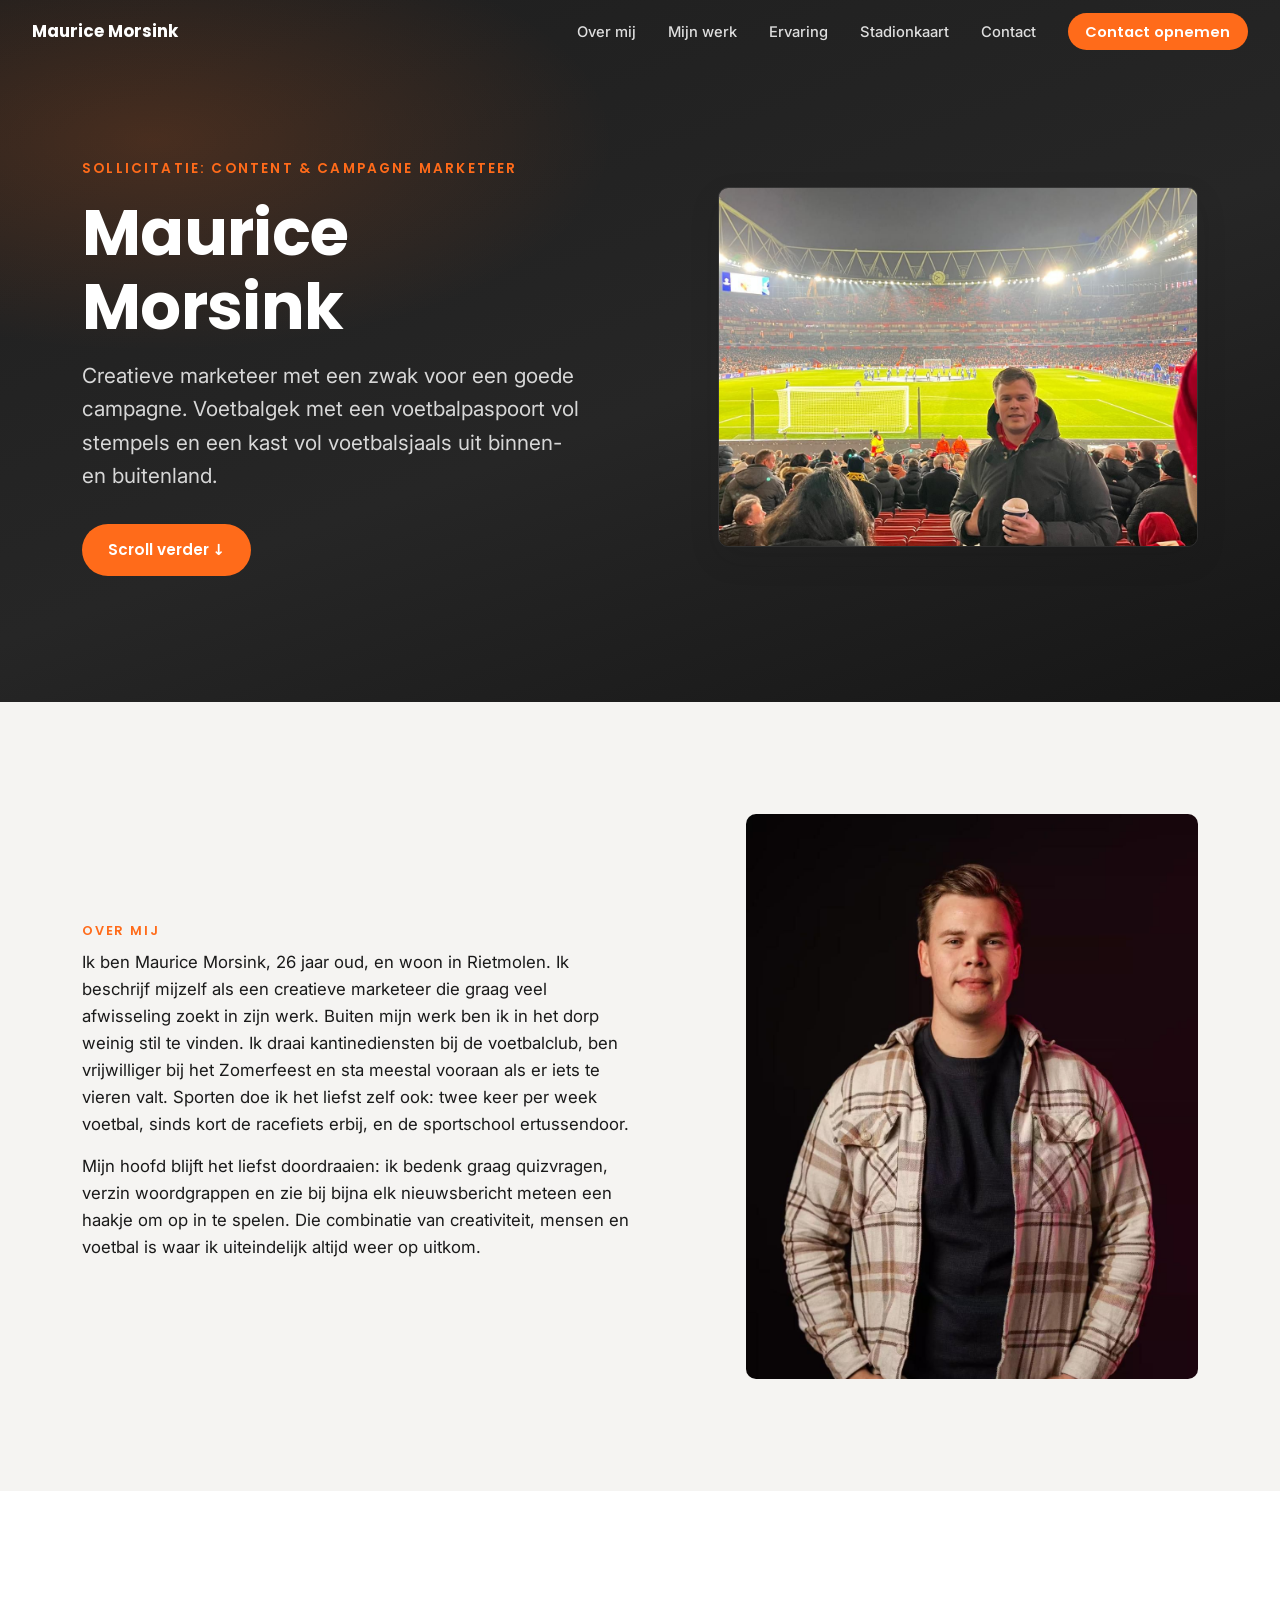
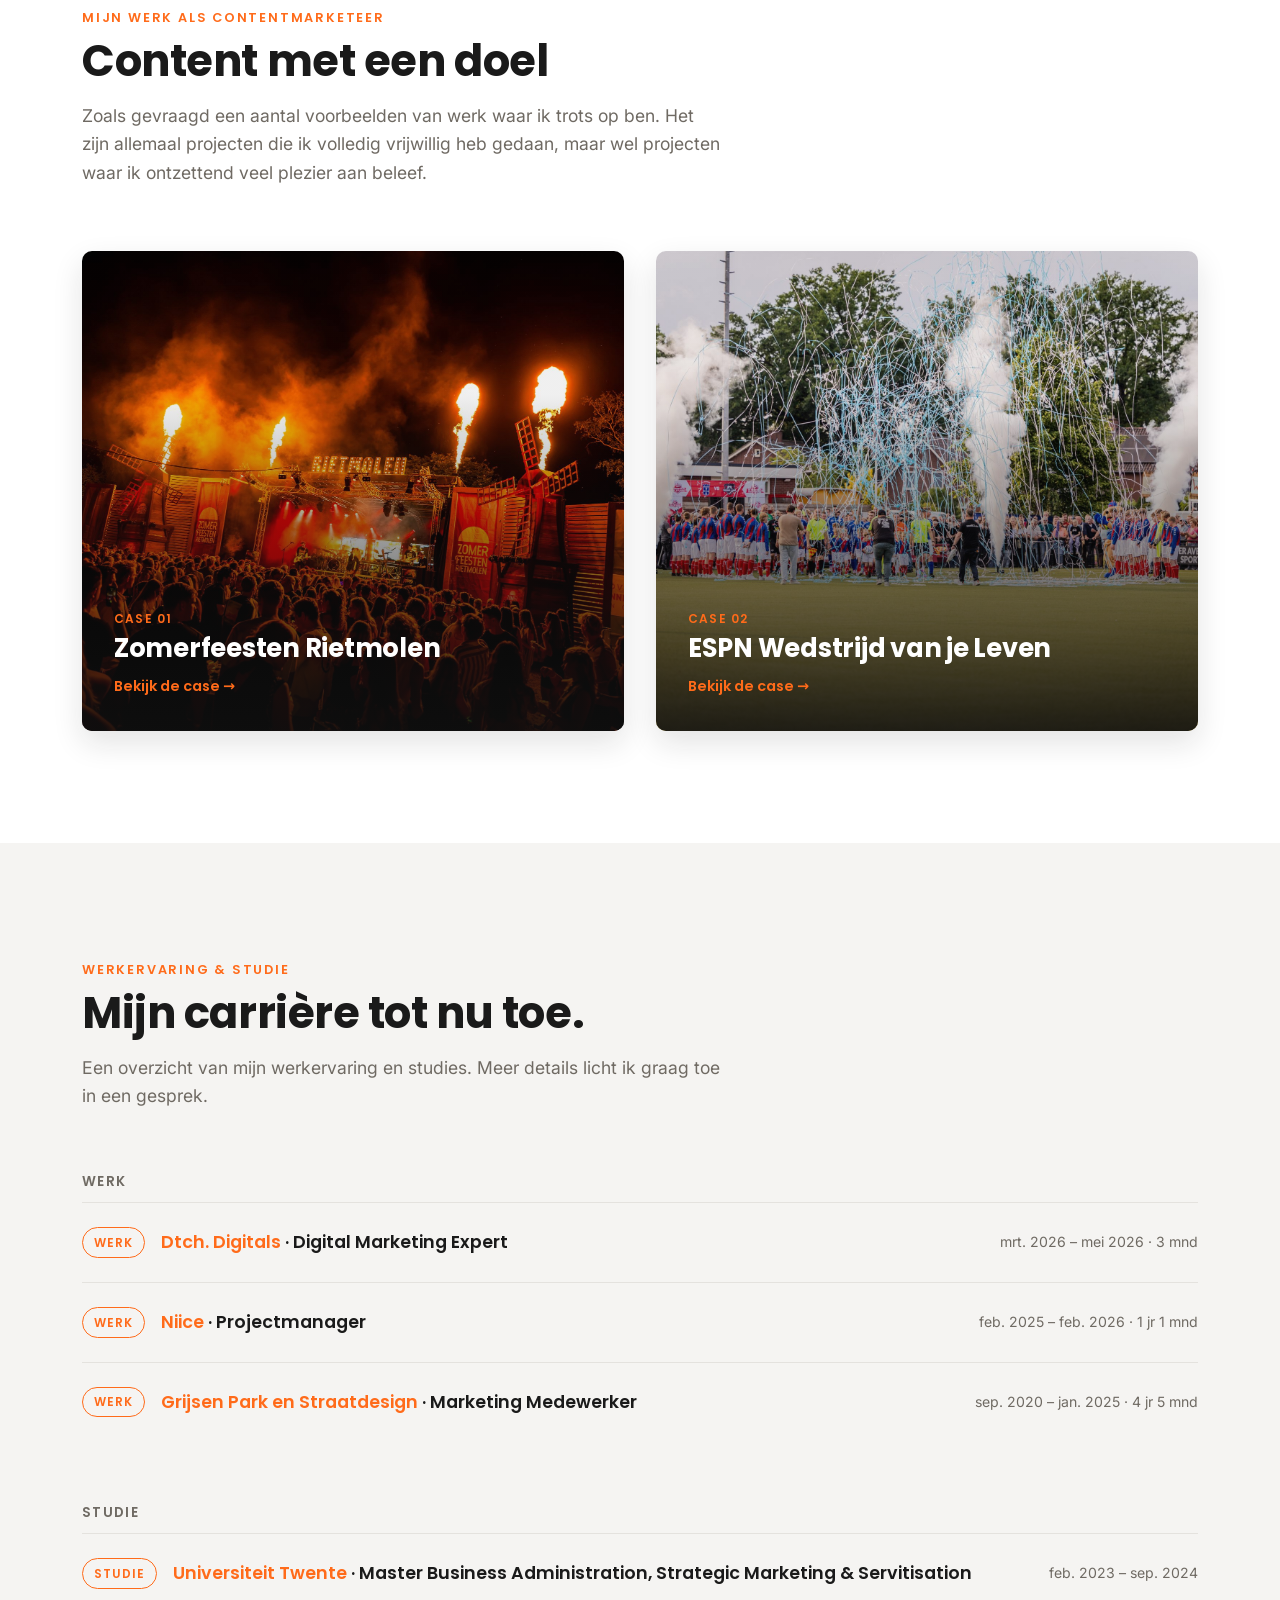
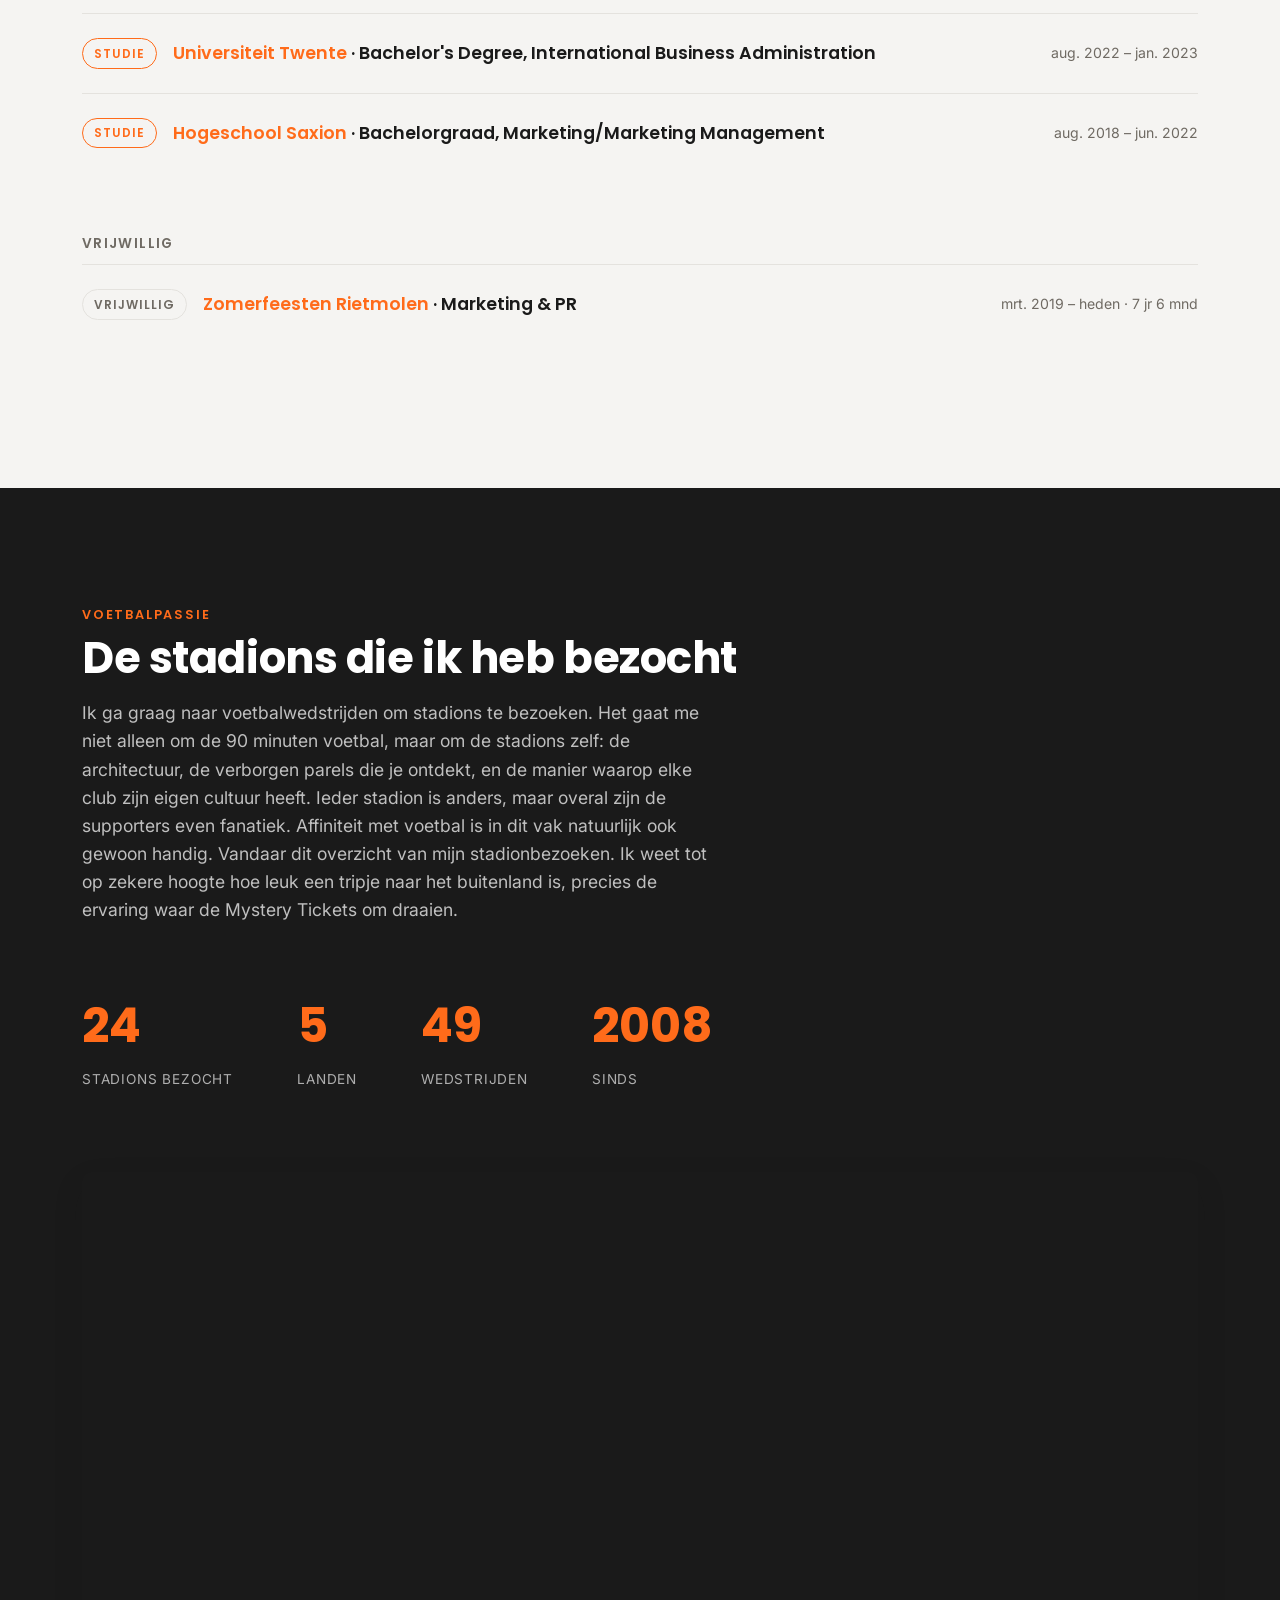
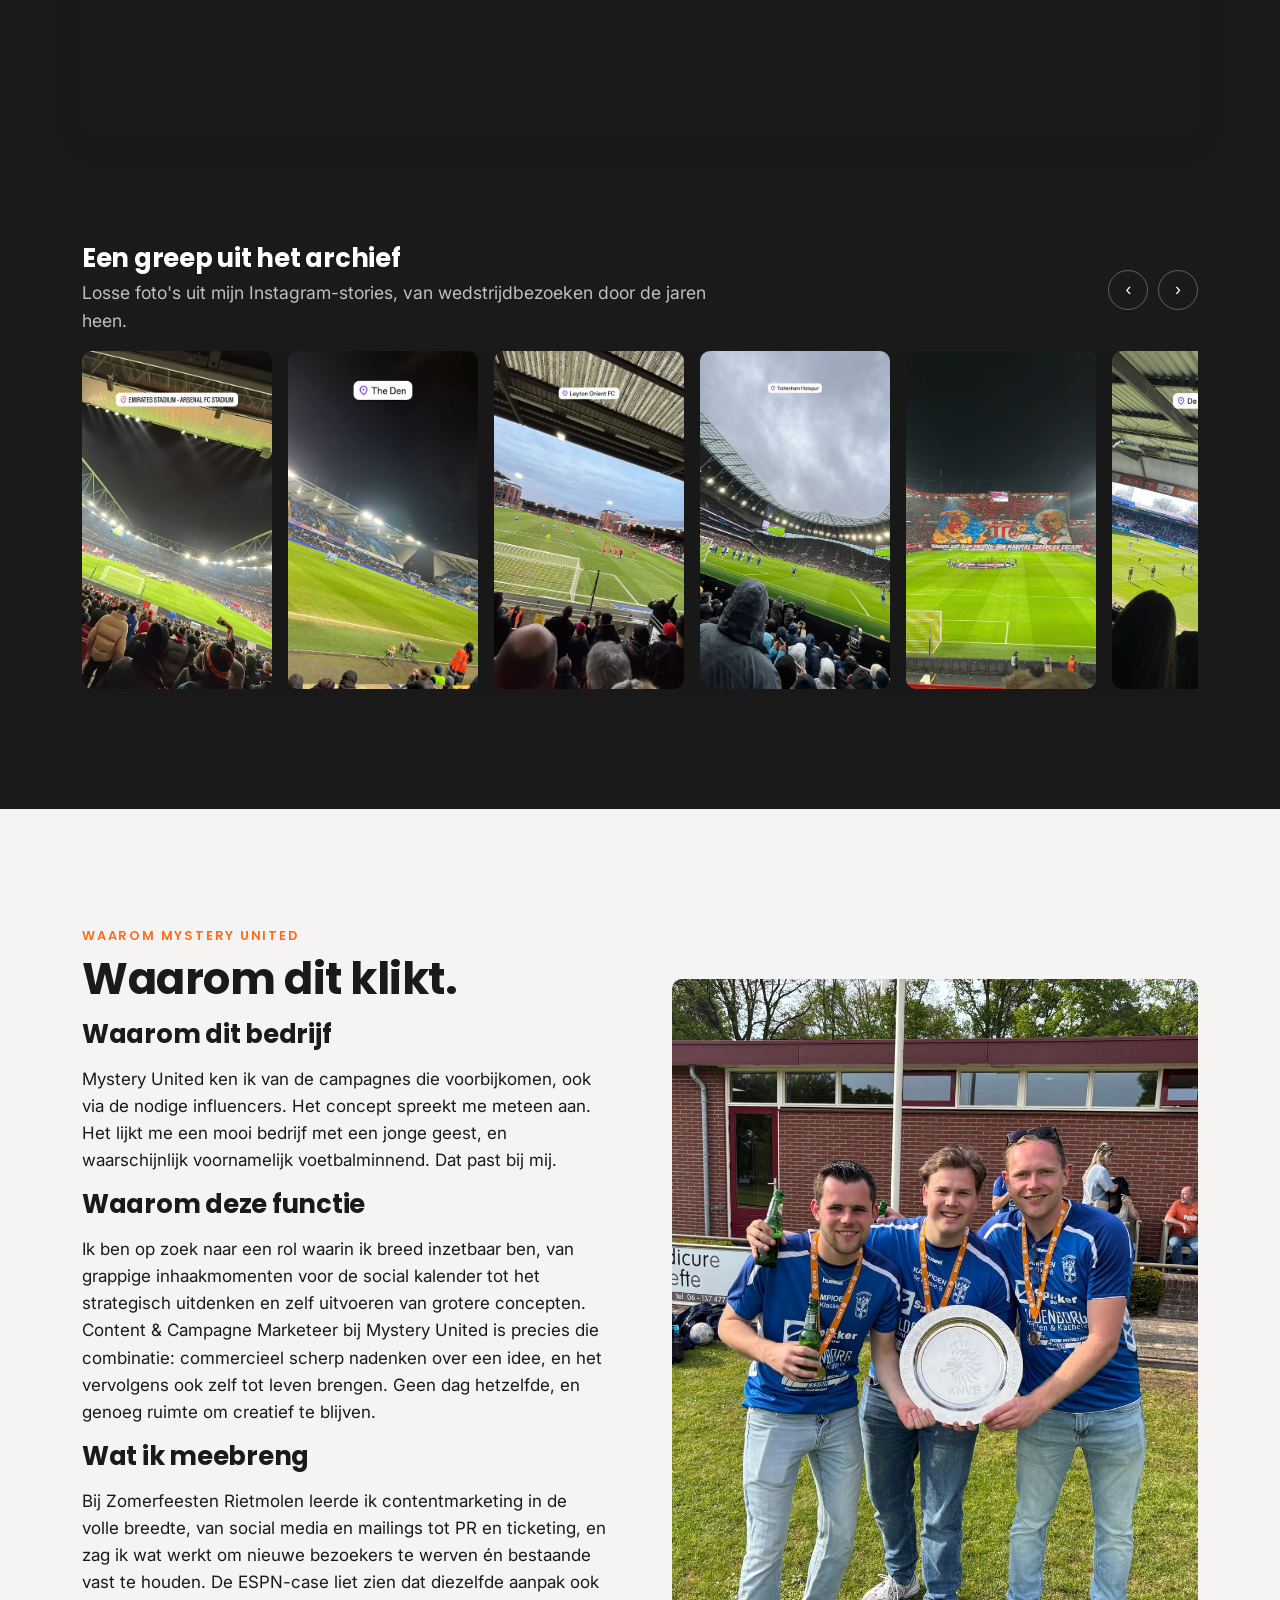
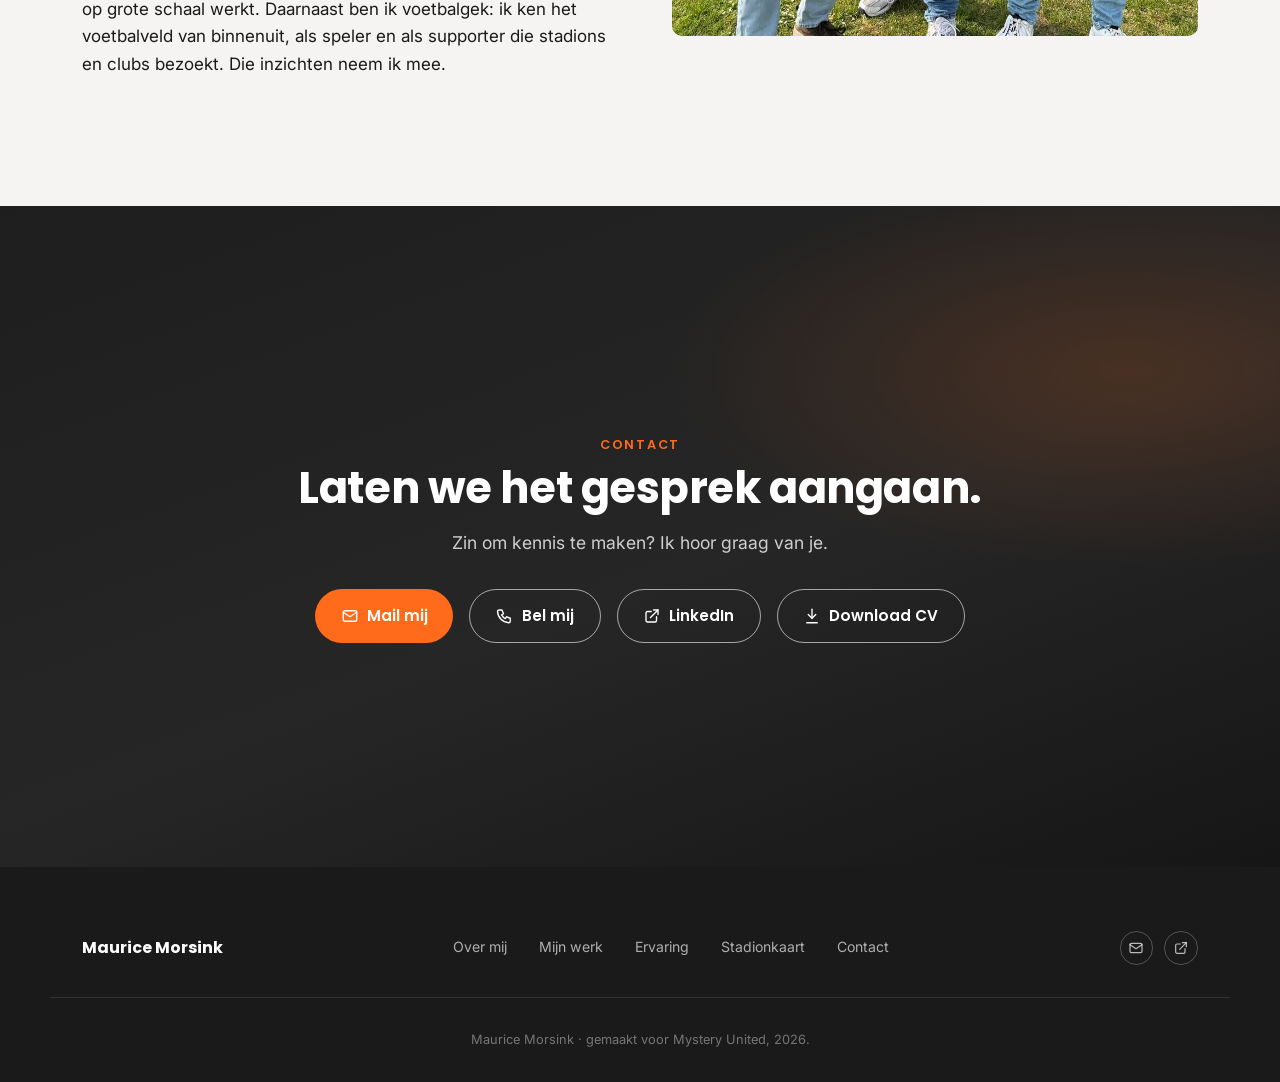
==== index.html @ 40660834 "Hamburgermenu en Contact opnemen CTA in de navigatie - Mobiel hamburgermenu (fullscreen overlay) op " ====
<!DOCTYPE html>
<html lang="nl">
<head>
<meta charset="UTF-8">
<meta name="viewport" content="width=device-width, initial-scale=1.0">
<title>Maurice Morsink · Content &amp; Campagne Marketeer | Mystery United</title>
<meta name="description" content="Maurice Morsink stelt zich voor aan Mystery United: marketeer, verhalenverteller en voetbalgek met 24 bezochte stadions in 5 landen.">

<link rel="preconnect" href="https://fonts.googleapis.com">
<link rel="preconnect" href="https://fonts.gstatic.com" crossorigin>
<link href="https://fonts.googleapis.com/css2?family=Inter:wght@400;500;600&family=Poppins:wght@500;600;700&display=swap" rel="stylesheet">

<link rel="stylesheet" href="https://unpkg.com/leaflet@1.9.4/dist/leaflet.css" />

<link rel="stylesheet" href="css/styles.css">
</head>
<body>

<nav class="nav" id="nav">
  <a href="#" class="nav-logo">Maurice Morsink</a>
  <ul class="nav-links" id="nav-links">
    <li><a href="#over-mij">Over mij</a></li>
    <li><a href="#contentmarketeer">Mijn werk</a></li>
    <li><a href="#ervaring">Ervaring</a></li>
    <li><a href="#stadionkaart">Stadionkaart</a></li>
    <li><a href="#contact">Contact</a></li>
    <li><a href="#contact" class="nav-cta">Contact opnemen</a></li>
  </ul>
  <button class="nav-toggle" id="nav-toggle" aria-label="Menu openen" aria-expanded="false" aria-controls="nav-links">
    <span></span><span></span><span></span>
  </button>
</nav>

<!-- ============ HERO ============ -->
<header class="hero">
  <div class="hero-inner container">
    <div class="hero-text">
      <p class="hero-role">Sollicitatie: Content &amp; Campagne Marketeer</p>
      <h1>Maurice Morsink</h1>
      <p class="hero-tagline">Creatieve marketeer met een zwak voor een goede campagne. Voetbalgek met een voetbalpaspoort vol stempels en een kast vol voetbalsjaals uit binnen- en buitenland.</p>
      <a href="#over-mij" class="btn">Scroll verder ↓</a>
    </div>
    <div class="hero-portrait">
      <img src="assets/photos/foto-01.jpg" alt="Maurice bij Arsenal - Emirates Stadium">
    </div>
  </div>
</header>

<!-- ============ OVER MIJ ============ -->
<section class="about" id="over-mij">
  <div class="container">
    <div class="about-top" data-reveal>
      <div class="about-copy">
        <p class="eyebrow">Over mij</p>
        <p class="about-text">Ik ben Maurice Morsink, 26 jaar oud, en woon in Rietmolen. Ik beschrijf mijzelf als een creatieve marketeer die graag veel afwisseling zoekt in zijn werk. Buiten mijn werk ben ik in het dorp weinig stil te vinden. Ik draai kantinediensten bij de voetbalclub, ben vrijwilliger bij het Zomerfeest en sta meestal vooraan als er iets te vieren valt. Sporten doe ik het liefst zelf ook: twee keer per week voetbal, sinds kort de racefiets erbij, en de sportschool ertussendoor.</p>
        <p class="about-text">Mijn hoofd blijft het liefst doordraaien: ik bedenk graag quizvragen, verzin woordgrappen en zie bij bijna elk nieuwsbericht meteen een haakje om op in te spelen. Die combinatie van creativiteit, mensen en voetbal is waar ik uiteindelijk altijd weer op uitkom.</p>
      </div>
      <figure class="photo about-photo-main"><img src="assets/photos/foto-03.jpg" alt="Portret van Maurice"></figure>
    </div>
  </div>
</section>

<!-- ============ MIJN WERK ALS CONTENTMARKETEER ============ -->
<section id="contentmarketeer">
  <div class="container">
    <div class="section-head" data-reveal>
      <p class="eyebrow">Mijn werk als contentmarketeer</p>
      <h2>Content met een doel</h2>
      <p class="lede">Zoals gevraagd een aantal voorbeelden van werk waar ik trots op ben. Het zijn allemaal projecten die ik volledig vrijwillig heb gedaan, maar wel projecten waar ik ontzettend veel plezier aan beleef.</p>
    </div>

    <div class="cases-grid" data-reveal>
      <a class="case-card" href="cases/zomerfeesten-rietmolen.html">
        <figure class="photo" data-num="07"><img src="assets/photos/foto-07.jpg" alt="Zomerfeesten Rietmolen" onerror="this.parentElement.classList.add('missing')"></figure>
        <div class="case-card-body">
          <span class="case-tag">Case 01</span>
          <h3>Zomerfeesten Rietmolen</h3>
          <span class="case-link">Bekijk de case →</span>
        </div>
      </a>

      <a class="case-card" href="cases/espn-wedstrijd-van-je-leven.html">
        <figure class="photo" data-num="08"><img src="assets/photos/foto-08.jpg" alt="ESPN Wedstrijd van je Leven" onerror="this.parentElement.classList.add('missing')"></figure>
        <div class="case-card-body">
          <span class="case-tag">Case 02</span>
          <h3>ESPN Wedstrijd van je Leven</h3>
          <span class="case-link">Bekijk de case →</span>
        </div>
      </a>
    </div>
  </div>
</section>

<!-- ============ WERKERVARING & STUDIE ============ -->
<section class="about" id="ervaring">
  <div class="container">
    <div class="section-head" data-reveal>
      <p class="eyebrow">Werkervaring &amp; studie</p>
      <h2>Mijn carrière tot nu toe.</h2>
      <p class="lede">Een overzicht van mijn werkervaring en studies. Meer details licht ik graag toe in een gesprek.</p>
    </div>

    <h3 class="timeline-group-title" data-reveal>Werk</h3>
    <ul class="timeline-list" data-reveal>

      <li class="timeline-row">
        <span class="timeline-kind">Werk</span>
        <span class="timeline-title"><span class="tl-company">Dtch. Digitals</span> · Digital Marketing Expert</span>
        <span class="timeline-period">mrt. 2026 – mei 2026 · 3 mnd</span>
      </li>

      <li class="timeline-row">
        <span class="timeline-kind">Werk</span>
        <span class="timeline-title"><span class="tl-company">Niice</span> · Projectmanager</span>
        <span class="timeline-period">feb. 2025 – feb. 2026 · 1 jr 1 mnd</span>
      </li>

      <li class="timeline-row">
        <span class="timeline-kind">Werk</span>
        <span class="timeline-title"><span class="tl-company">Grijsen Park en Straatdesign</span> · Marketing Medewerker</span>
        <span class="timeline-period">sep. 2020 – jan. 2025 · 4 jr 5 mnd</span>
      </li>
    </ul>

    <h3 class="timeline-group-title" data-reveal>Studie</h3>
    <ul class="timeline-list" data-reveal>

      <li class="timeline-row">
        <span class="timeline-kind">Studie</span>
        <span class="timeline-title"><span class="tl-company">Universiteit Twente</span> · Master Business Administration, Strategic Marketing &amp; Servitisation</span>
        <span class="timeline-period">feb. 2023 – sep. 2024</span>
      </li>

      <li class="timeline-row">
        <span class="timeline-kind">Studie</span>
        <span class="timeline-title"><span class="tl-company">Universiteit Twente</span> · Bachelor's Degree, International Business Administration</span>
        <span class="timeline-period">aug. 2022 – jan. 2023</span>
      </li>

      <li class="timeline-row">
        <span class="timeline-kind">Studie</span>
        <span class="timeline-title"><span class="tl-company">Hogeschool Saxion</span> · Bachelorgraad, Marketing/Marketing Management</span>
        <span class="timeline-period">aug. 2018 – jun. 2022</span>
      </li>
    </ul>

    <h3 class="timeline-group-title" data-reveal>Vrijwillig</h3>
    <ul class="timeline-list" data-reveal>

      <li class="timeline-row">
        <span class="timeline-kind timeline-kind-volunteer">Vrijwillig</span>
        <span class="timeline-title"><span class="tl-company">Zomerfeesten Rietmolen</span> · Marketing &amp; PR</span>
        <span class="timeline-period">mrt. 2019 – heden · 7 jr 6 mnd</span>
      </li>

    </ul>
  </div>
</section>

<!-- ============ STADIONKAART ============ -->
<section class="map-section" id="stadionkaart">
  <div class="container">
    <div class="section-head" data-reveal>
      <p class="eyebrow">Voetbalpassie</p>
      <h2>De stadions die ik heb bezocht</h2>
      <p class="lede">Ik ga graag naar voetbalwedstrijden om stadions te bezoeken. Het gaat me niet alleen om de 90 minuten voetbal, maar om de stadions zelf: de architectuur, de verborgen parels die je ontdekt, en de manier waarop elke club zijn eigen cultuur heeft. Ieder stadion is anders, maar overal zijn de supporters even fanatiek. Affiniteit met voetbal is in dit vak natuurlijk ook gewoon handig. Vandaar dit overzicht van mijn stadionbezoeken. Ik weet tot op zekere hoogte hoe leuk een tripje naar het buitenland is, precies de ervaring waar de Mystery Tickets om draaien.</p>
    </div>

    <div class="map-stats" data-reveal>
      <div class="map-stat"><strong id="map-count-stadiums">24</strong><span>Stadions bezocht</span></div>
      <div class="map-stat"><strong id="map-count-countries">5</strong><span>Landen</span></div>
      <div class="map-stat"><strong id="map-count-matches">49</strong><span>Wedstrijden</span></div>
      <div class="map-stat"><strong id="map-count-since">2008</strong><span>Sinds</span></div>
    </div>

    <div class="map-filters" id="map-filters" data-reveal></div>

    <div id="stadium-map" data-reveal></div>

    <div class="archive-strip" data-reveal>
      <div class="archive-strip-head">
        <div>
          <h3>Een greep uit het archief</h3>
          <p class="lede">Losse foto's uit mijn Instagram-stories, van wedstrijdbezoeken door de jaren heen.</p>
        </div>
        <div class="archive-nav">
          <button type="button" id="archive-prev" aria-label="Vorige foto's">‹</button>
          <button type="button" id="archive-next" aria-label="Volgende foto's">›</button>
        </div>
      </div>
      <div class="archive-track" id="archive-track"></div>
    </div>
  </div>
</section>


<!-- ============ WAAROM MYSTERY UNITED ============ -->
<section class="why" id="waarom-mystery">
  <div class="container">
    <div class="why-inner">
      <div data-reveal>
        <p class="eyebrow">Waarom Mystery United</p>
        <h2>Waarom dit klikt.</h2>

        <h3>Waarom dit bedrijf</h3>
        <p>Mystery United ken ik van de campagnes die voorbijkomen, ook via de nodige influencers. Het concept spreekt me meteen aan. Het lijkt me een mooi bedrijf met een jonge geest, en waarschijnlijk voornamelijk voetbalminnend. Dat past bij mij.</p>

        <h3>Waarom deze functie</h3>
        <p>Ik ben op zoek naar een rol waarin ik breed inzetbaar ben, van grappige inhaakmomenten voor de social kalender tot het strategisch uitdenken en zelf uitvoeren van grotere concepten. Content &amp; Campagne Marketeer bij Mystery United is precies die combinatie: commercieel scherp nadenken over een idee, en het vervolgens ook zelf tot leven brengen. Geen dag hetzelfde, en genoeg ruimte om creatief te blijven.</p>

        <h3>Wat ik meebreng</h3>
        <p>Bij Zomerfeesten Rietmolen leerde ik contentmarketing in de volle breedte, van social media en mailings tot PR en ticketing, en zag ik wat werkt om nieuwe bezoekers te werven én bestaande vast te houden. De ESPN-case liet zien dat diezelfde aanpak ook op grote schaal werkt. Daarnaast ben ik voetbalgek: ik ken het voetbalveld van binnenuit, als speler en als supporter die stadions en clubs bezoekt. Die inzichten neem ik mee.</p>
      </div>
      <figure class="photo" data-num="51"><img src="assets/photos/foto-51.jpg" alt="Maurice met vrienden en de kampioensschaal" onerror="this.parentElement.classList.add('missing')"></figure>
    </div>
  </div>
</section>

<!-- ============ CONTACT ============ -->
<section class="contact" id="contact">
  <div class="contact-content container">
    <p class="eyebrow">Contact</p>
    <h2>Laten we het gesprek aangaan.</h2>
    <p class="lede">Zin om kennis te maken? Ik hoor graag van je.</p>
    <div class="contact-links">
      <a class="btn" href="mailto:mauricemorsink@hotmail.com">
        <svg width="18" height="18" viewBox="0 0 24 24" fill="none" stroke="currentColor" stroke-width="1.8" stroke-linecap="round" stroke-linejoin="round"><rect x="3" y="5" width="18" height="14" rx="2"/><path d="M3 7l9 6 9-6"/></svg>
        Mail mij
      </a>
      <a class="btn btn-ghost" href="tel:0629933256">
        <svg width="18" height="18" viewBox="0 0 24 24" fill="none" stroke="currentColor" stroke-width="1.8" stroke-linecap="round" stroke-linejoin="round"><path d="M4 4h4l2 5-2.5 1.5a11 11 0 0 0 5 5L14 13l5 2v4a2 2 0 0 1-2 2A16 16 0 0 1 2 6a2 2 0 0 1 2-2z"/></svg>
        Bel mij
      </a>
      <a class="btn btn-ghost" href="https://www.linkedin.com/in/mauricemorsink/" target="_blank" rel="noopener">
        <svg width="18" height="18" viewBox="0 0 24 24" fill="none" stroke="currentColor" stroke-width="1.8" stroke-linecap="round" stroke-linejoin="round"><path d="M14 4h6v6"/><path d="M20 4L10 14"/><path d="M18 13v5a2 2 0 0 1-2 2H6a2 2 0 0 1-2-2V8a2 2 0 0 1 2-2h5"/></svg>
        LinkedIn
      </a>
      <a class="btn btn-ghost" href="assets/CV%20Maurice%20Morsink%202026.pdf" target="_blank" rel="noopener">
        <svg width="18" height="18" viewBox="0 0 24 24" fill="none" stroke="currentColor" stroke-width="1.8" stroke-linecap="round" stroke-linejoin="round"><path d="M12 3v12"/><path d="M7 10l5 5 5-5"/><path d="M5 21h14"/></svg>
        Download CV
      </a>
    </div>
  </div>
</section>

<footer class="site-footer">
  <div class="container footer-inner">
    <a href="#" class="footer-logo">Maurice Morsink</a>
    <ul class="footer-links">
      <li><a href="#over-mij">Over mij</a></li>
      <li><a href="#contentmarketeer">Mijn werk</a></li>
      <li><a href="#ervaring">Ervaring</a></li>
      <li><a href="#stadionkaart">Stadionkaart</a></li>
      <li><a href="#contact">Contact</a></li>
    </ul>
    <div class="footer-social">
      <a href="mailto:mauricemorsink@hotmail.com" aria-label="Mail mij">
        <svg width="16" height="16" viewBox="0 0 24 24" fill="none" stroke="currentColor" stroke-width="1.8" stroke-linecap="round" stroke-linejoin="round"><rect x="3" y="5" width="18" height="14" rx="2"/><path d="M3 7l9 6 9-6"/></svg>
      </a>
      <a href="https://www.linkedin.com/in/mauricemorsink/" target="_blank" rel="noopener" aria-label="LinkedIn">
        <svg width="16" height="16" viewBox="0 0 24 24" fill="none" stroke="currentColor" stroke-width="1.8" stroke-linecap="round" stroke-linejoin="round"><path d="M14 4h6v6"/><path d="M20 4L10 14"/><path d="M18 13v5a2 2 0 0 1-2 2H6a2 2 0 0 1-2-2V8a2 2 0 0 1 2-2h5"/></svg>
      </a>
    </div>
  </div>
  <div class="container footer-bottom">Maurice Morsink · gemaakt voor Mystery United, 2026.</div>
</footer>

<!-- Lightbox -->
<div class="lightbox" id="lightbox">
  <button class="lightbox-close" aria-label="Sluiten">&times;</button>
  <img src="" alt="">
</div>

<script src="https://unpkg.com/leaflet@1.9.4/dist/leaflet.js"></script>
<script src="data/stadiums.js"></script>
<script src="js/map.js"></script>
<script src="data/archive-photos.js"></script>
<script src="js/archive-carousel.js"></script>
<script src="js/main.js"></script>
</body>
</html>
---- css/styles.css ----
/* ============================================
   Mystery United — sollicitatiesite Maurice
   Design system: antraciet/wit basis, oranje accent
   ============================================ */

:root {
  --color-ink: #1a1a1a;
  --color-ink-soft: #2c2c2c;
  --color-paper: #ffffff;
  --color-paper-soft: #f5f4f2;
  --color-line: #e4e2de;
  --color-orange: #ff6b1a; /* placeholder — vervang door exact Mystery United-oranje */
  --color-orange-dark: #e0570d;
  --color-muted: #6f6a63;

  --font-head: "Poppins", "Segoe UI", system-ui, sans-serif;
  --font-body: "Inter", "Segoe UI", system-ui, sans-serif;

  --gap-xs: 0.5rem;
  --gap-sm: 1rem;
  --gap-md: 2rem;
  --gap-lg: 4rem;
  --gap-xl: 7rem;

  --radius: 10px;
  --shadow-soft: 0 12px 30px rgba(26, 26, 26, 0.12);
  --container: 1180px;
}

* { box-sizing: border-box; }

html { scroll-behavior: smooth; }

/* Compenseert voor de vaste navigatiebalk (~62px) zodat een sectie niet half
   achter de nav verdwijnt wanneer je er via een menu-link naartoe springt. */
section[id] { scroll-margin-top: 80px; }

body {
  margin: 0;
  background: var(--color-paper);
  color: var(--color-ink);
  font-family: var(--font-body);
  font-size: 17px;
  line-height: 1.6;
  -webkit-font-smoothing: antialiased;
  overflow-x: hidden;
}

h1, h2, h3, h4 {
  font-family: var(--font-head);
  font-weight: 700;
  line-height: 1.15;
  margin: 0 0 var(--gap-sm);
  letter-spacing: -0.01em;
}

h2 { font-size: clamp(1.9rem, 3.4vw, 2.75rem); }
h3 { font-size: clamp(1.25rem, 2vw, 1.6rem); }

p { margin: 0 0 1rem; }
a { color: inherit; }

img { max-width: 100%; display: block; }

.container {
  width: 100%;
  max-width: var(--container);
  margin: 0 auto;
  padding: 0 var(--gap-md);
}

section { padding: var(--gap-xl) 0; }

.eyebrow {
  display: inline-block;
  font-family: var(--font-head);
  font-size: 0.8rem;
  font-weight: 600;
  letter-spacing: 0.14em;
  text-transform: uppercase;
  color: var(--color-orange);
  margin-bottom: var(--gap-xs);
}

.lede {
  max-width: 640px;
  color: var(--color-muted);
  font-size: 1.1rem;
}
.about-text {
  max-width: 640px;
  color: var(--color-ink);
  font-size: 1.05rem;
}

.btn {
  display: inline-flex;
  align-items: center;
  gap: 0.5rem;
  font-family: var(--font-head);
  font-weight: 600;
  font-size: 0.95rem;
  padding: 0.85rem 1.6rem;
  border-radius: 999px;
  background: var(--color-orange);
  color: var(--color-paper);
  text-decoration: none;
  border: none;
  cursor: pointer;
  transition: transform 0.2s ease, background 0.2s ease;
}
.btn:hover { background: var(--color-orange-dark); transform: translateY(-2px); }
.btn.btn-ghost {
  background: transparent;
  color: var(--color-paper);
  border: 1.5px solid rgba(255,255,255,0.6);
}
.btn.btn-ghost:hover { background: rgba(255,255,255,0.12); }
.btn.btn-dark { background: var(--color-ink); }
.btn.btn-dark:hover { background: #000; }

/* ---------- Nav ---------- */
.nav {
  position: fixed;
  top: 0; left: 0; right: 0;
  z-index: 100;
  display: flex;
  align-items: center;
  justify-content: space-between;
  padding: 1.1rem var(--gap-md);
  background: rgba(26,26,26,0.0);
  transition: background 0.3s ease, box-shadow 0.3s ease;
}
.nav.is-scrolled {
  background: rgba(26,26,26,0.92);
  backdrop-filter: blur(6px);
  box-shadow: 0 4px 20px rgba(0,0,0,0.15);
}
.nav-logo {
  font-family: var(--font-head);
  font-weight: 700;
  color: #fff;
  text-decoration: none;
  font-size: 1.05rem;
}
.nav-links {
  display: flex;
  align-items: center;
  gap: var(--gap-md);
  list-style: none;
  margin: 0; padding: 0;
}
.nav-links a {
  color: #fff;
  text-decoration: none;
  font-size: 0.92rem;
  font-weight: 500;
  opacity: 0.85;
}
.nav-links a:hover { opacity: 1; }
.nav-links .nav-cta {
  font-family: var(--font-head);
  font-weight: 600;
  opacity: 1;
  background: var(--color-orange);
  padding: 0.55rem 1.1rem;
  border-radius: 999px;
  transition: background 0.2s ease, transform 0.2s ease;
}
.nav-links .nav-cta:hover { background: var(--color-orange-dark); transform: translateY(-1px); }

.nav-toggle {
  display: none;
  flex-direction: column;
  justify-content: center;
  align-items: flex-end;
  gap: 5px;
  width: 2.2rem;
  height: 2.2rem;
  background: none;
  border: none;
  cursor: pointer;
  padding: 0;
  z-index: 101;
}
.nav-toggle span {
  display: block;
  width: 100%;
  height: 2px;
  background: #fff;
  border-radius: 2px;
  transition: transform 0.25s ease, opacity 0.25s ease, width 0.25s ease;
}
.nav.is-open .nav-toggle span:nth-child(1) { transform: translateY(7px) rotate(45deg); width: 100%; }
.nav.is-open .nav-toggle span:nth-child(2) { opacity: 0; }
.nav.is-open .nav-toggle span:nth-child(3) { transform: translateY(-7px) rotate(-45deg); width: 100%; }

@media (max-width: 720px) {
  .nav-links:not(.nav-links-simple) {
    display: none;
    position: fixed;
    inset: 0;
    flex-direction: column;
    align-items: center;
    justify-content: center;
    gap: var(--gap-md);
    background: rgba(18,18,18,0.98);
    backdrop-filter: blur(8px);
  }
  .nav.is-open .nav-links:not(.nav-links-simple) { display: flex; }
  .nav-links:not(.nav-links-simple) a { font-size: 1.15rem; }
  .nav-toggle { display: flex; }

  /* Simpele case-pagina-nav (2 items) krijgt geen hamburger, maar moet op
     smalle schermen wel passen naast de logo-naam. */
  .nav-links-simple { gap: 0.5rem; }
  .nav-links-simple a { font-size: 0.82rem; }
  .nav-links-simple .nav-cta { padding: 0.45rem 0.8rem; white-space: nowrap; }
}

@media (max-width: 360px) {
  .nav:has(.nav-links-simple) { flex-wrap: wrap; row-gap: 0.6rem; }
}

/* ---------- Hero ---------- */
.hero {
  position: relative;
  min-height: 78svh;
  display: flex;
  align-items: center;
  color: #fff;
  overflow: hidden;
  background:
    radial-gradient(ellipse 60% 50% at 12% 20%, rgba(255,107,26,0.18), transparent 60%),
    linear-gradient(160deg, #1e1e1e 0%, #262626 55%, #161616 100%);
  padding: 6rem 0 var(--gap-lg);
}
.hero-inner {
  position: relative;
  z-index: 2;
  display: grid;
  grid-template-columns: 1fr 1fr;
  align-items: center;
  gap: var(--gap-xl);
}
.hero-text { max-width: 46ch; }
.hero-role {
  font-family: var(--font-head);
  text-transform: uppercase;
  letter-spacing: 0.16em;
  font-size: 0.85rem;
  color: var(--color-orange);
  font-weight: 600;
  margin-bottom: var(--gap-sm);
}
.hero-text h1 {
  font-size: clamp(2.4rem, 5.5vw, 4rem);
  margin-bottom: var(--gap-sm);
}
.hero-tagline {
  font-size: clamp(1.05rem, 2vw, 1.3rem);
  color: rgba(255,255,255,0.82);
  margin-bottom: var(--gap-md);
}
.hero-portrait {
  position: relative;
  width: 100%;
  max-width: 480px;
  aspect-ratio: 4/3;
  border-radius: var(--radius);
  overflow: hidden;
  box-shadow: var(--shadow-soft);
  justify-self: end;
  border: 1px solid rgba(255,255,255,0.08);
}
.hero-portrait img {
  width: 100%;
  height: 100%;
  object-fit: cover;
}

@media (max-width: 820px) {
  .hero-inner { grid-template-columns: 1fr; gap: var(--gap-md); text-align: center; }
  .hero-text { max-width: none; justify-self: center; }
  .hero-portrait { justify-self: center; max-width: 420px; }
}

/* ---------- Photo placeholder system ---------- */
.photo {
  position: relative;
  margin: 0;
  overflow: hidden;
  border-radius: var(--radius);
  background: var(--color-paper-soft);
  aspect-ratio: var(--ph-ratio, 4/5);
}
.photo img {
  width: 100%;
  height: 100%;
  object-fit: cover;
  transition: transform 0.5s ease;
}
.photo:hover img { transform: scale(1.045); }
.photo.missing img { display: none; }
.photo.missing {
  display: flex;
  align-items: center;
  justify-content: center;
  border: 1.5px dashed var(--color-line);
  background:
    repeating-linear-gradient(135deg, var(--color-paper-soft), var(--color-paper-soft) 10px, #efece7 10px, #efece7 20px);
}
.photo.missing::after {
  content: "FOTO " attr(data-num);
  font-family: var(--font-head);
  font-weight: 600;
  font-size: 0.85rem;
  letter-spacing: 0.08em;
  color: var(--color-muted);
  background: rgba(255,255,255,0.85);
  padding: 0.35rem 0.7rem;
  border-radius: 999px;
}

/* ---------- Section headers ---------- */
.section-head {
  margin-bottom: var(--gap-lg);
}
.section-head.center { text-align: center; margin-left: auto; margin-right: auto; }

/* ---------- Over mij ---------- */
.about {
  background: var(--color-paper-soft);
}
.about-top {
  display: grid;
  grid-template-columns: 1.1fr 0.9fr;
  gap: var(--gap-xl);
  align-items: center;
}
.about-photo-main { --ph-ratio: 4/5; margin: 0; }

@media (max-width: 820px) {
  .about-top { grid-template-columns: 1fr; gap: var(--gap-md); }
  .about-photo-main { max-width: 340px; margin: 0 auto; }
}

/* ---------- Werkervaring ---------- */
.timeline-group-title {
  font-family: var(--font-head);
  font-size: 0.85rem;
  font-weight: 600;
  text-transform: uppercase;
  letter-spacing: 0.1em;
  color: var(--color-muted);
  margin: var(--gap-lg) 0 0.75rem;
}
.section-head + .timeline-group-title { margin-top: 0; }
.timeline-list {
  list-style: none;
  margin: 0 0 var(--gap-md);
  padding: 0;
  border-top: 1px solid var(--color-line);
}
.timeline-row {
  display: grid;
  grid-template-columns: auto 1fr auto;
  align-items: center;
  gap: var(--gap-sm);
  padding: 1.5rem 0;
  border-bottom: 1px solid var(--color-line);
}
.timeline-row:last-child { border-bottom: none; }
.timeline-kind {
  font-family: var(--font-head);
  font-size: 0.75rem;
  font-weight: 600;
  text-transform: uppercase;
  letter-spacing: 0.08em;
  color: var(--color-orange);
  border: 1px solid var(--color-orange);
  border-radius: 999px;
  padding: 0.3rem 0.7rem;
  white-space: nowrap;
}
.timeline-kind-volunteer {
  color: var(--color-muted);
  border-color: var(--color-line);
}
.timeline-title {
  font-family: var(--font-head);
  font-weight: 600;
  font-size: 1.1rem;
  color: var(--color-ink);
}
.timeline-title .tl-company { color: var(--color-orange); }
.timeline-period {
  color: var(--color-muted);
  font-size: 0.88rem;
  white-space: nowrap;
}
@media (max-width: 640px) {
  .timeline-row { grid-template-columns: 1fr; row-gap: 0.4rem; }
  .timeline-kind, .timeline-period { justify-self: start; }
}


/* ---------- Contentmarketeer cases ---------- */
.cases-grid {
  display: grid;
  grid-template-columns: 1fr 1fr;
  gap: var(--gap-md);
  margin-top: var(--gap-lg);
}
.case-card {
  position: relative;
  display: block;
  border-radius: var(--radius);
  overflow: hidden;
  text-decoration: none;
  color: #fff;
  min-height: 480px;
  box-shadow: var(--shadow-soft);
  transition: transform 0.35s ease, box-shadow 0.35s ease;
}
.case-card:hover {
  transform: translateY(-6px);
  box-shadow: 0 24px 50px rgba(0, 0, 0, 0.28);
}
.case-card .photo {
  position: absolute; inset: 0;
  border-radius: 0;
  --ph-ratio: auto;
  width: 100%;
  height: 100%;
}
.case-card::after {
  content: "";
  position: absolute; inset: 0;
  background: linear-gradient(180deg, rgba(26,26,26,0.05) 30%, rgba(15,15,15,0.9) 100%);
  z-index: 1;
  transition: background 0.35s ease;
}
.case-card:hover::after {
  background: linear-gradient(180deg, rgba(26,26,26,0.15) 20%, rgba(15,15,15,0.82) 100%);
}
.case-card-body {
  position: absolute;
  z-index: 2;
  left: 0; right: 0; bottom: 0;
  padding: var(--gap-md);
}
.case-tag {
  font-family: var(--font-head);
  font-size: 0.75rem;
  font-weight: 600;
  text-transform: uppercase;
  letter-spacing: 0.1em;
  color: var(--color-orange);
  margin-bottom: 0.4rem;
  display: block;
}
.case-card h3 { color: #fff; margin-bottom: 0.5rem; }
.case-card p { color: rgba(255,255,255,0.82); max-width: 42ch; margin-bottom: 1rem; }
.case-stats {
  display: flex;
  gap: var(--gap-md);
  margin-top: var(--gap-sm);
}
.case-stat strong {
  display: block;
  font-family: var(--font-head);
  font-size: 1.4rem;
  color: #fff;
}
.case-stat span {
  font-size: 0.78rem;
  color: rgba(255,255,255,0.7);
}
.case-card .case-link {
  font-family: var(--font-head);
  font-weight: 600;
  font-size: 0.9rem;
  color: var(--color-orange);
  display: inline-flex;
  align-items: center;
  gap: 0.4rem;
  transition: gap 0.3s ease, color 0.3s ease;
}
.case-card:hover .case-link {
  gap: 0.75rem;
  color: #fff;
}

@media (max-width: 820px) {
  .cases-grid { grid-template-columns: 1fr; }
}

/* ---------- Stadionkaart ---------- */
.map-section { background: var(--color-ink); color: #fff; }
.map-section .lede { color: rgba(255,255,255,0.72); }
.map-stats {
  display: flex;
  flex-wrap: wrap;
  gap: var(--gap-lg);
  margin: var(--gap-md) 0 var(--gap-lg);
}
.map-stat strong {
  display: block;
  font-family: var(--font-head);
  font-size: clamp(2rem, 4vw, 3rem);
  color: var(--color-orange);
}
.map-stat span {
  font-size: 0.85rem;
  color: rgba(255,255,255,0.65);
  text-transform: uppercase;
  letter-spacing: 0.06em;
}
.map-filters {
  display: flex;
  flex-wrap: wrap;
  gap: 0.6rem;
  margin-bottom: var(--gap-sm);
}
.map-filter-btn {
  font-family: var(--font-head);
  font-size: 0.82rem;
  font-weight: 600;
  padding: 0.5rem 1rem;
  border-radius: 999px;
  border: 1px solid rgba(255,255,255,0.3);
  background: transparent;
  color: rgba(255,255,255,0.85);
  cursor: pointer;
  transition: all 0.2s ease;
}
.map-filter-btn:hover { border-color: var(--color-orange); }
.map-filter-btn.is-active {
  background: var(--color-orange);
  border-color: var(--color-orange);
  color: #fff;
}
#stadium-map {
  height: 560px;
  width: 100%;
  border-radius: var(--radius);
  overflow: hidden;
  box-shadow: var(--shadow-soft);
}

/* ---------- Archiefcarrousel (Instagram-stories) ---------- */
.archive-strip { margin-top: var(--gap-xl); }
.archive-strip-head {
  display: flex;
  align-items: center;
  justify-content: space-between;
  gap: var(--gap-sm);
  margin-bottom: var(--gap-sm);
}
.archive-strip-head h3 { color: #fff; margin: 0; }
.archive-strip-head .lede { margin: 0.3rem 0 0; }
.archive-nav { display: flex; gap: 0.6rem; flex-shrink: 0; }
.archive-nav button {
  width: 2.5rem;
  height: 2.5rem;
  border-radius: 50%;
  border: 1px solid rgba(255,255,255,0.3);
  background: transparent;
  color: #fff;
  font-size: 1.1rem;
  line-height: 1;
  cursor: pointer;
  display: flex;
  align-items: center;
  justify-content: center;
  transition: background 0.2s ease, border-color 0.2s ease;
}
.archive-nav button:hover { background: rgba(255,255,255,0.12); border-color: var(--color-orange); }
.archive-track {
  display: flex;
  gap: 1rem;
  overflow-x: auto;
  padding-bottom: 0.5rem;
  scrollbar-width: none;
}
.archive-track::-webkit-scrollbar { display: none; }
.archive-card {
  flex: 0 0 auto;
  width: 190px;
  aspect-ratio: 9/16;
  margin: 0;
  border-radius: var(--radius);
  overflow: hidden;
  box-shadow: var(--shadow-soft);
  cursor: zoom-in;
  background: var(--color-ink-soft);
}
.archive-card img {
  width: 100%;
  height: 100%;
  object-fit: cover;
  display: block;
  transition: transform 0.4s ease;
}
.archive-card:hover img { transform: scale(1.05); }

@media (max-width: 600px) {
  .archive-card { width: 140px; }
}
.leaflet-popup-content-wrapper { border-radius: 10px; }
.map-popup { width: 270px; font-family: var(--font-body); }
.map-popup .photo { --ph-ratio: 4/3; margin-bottom: 0.6rem; border-radius: 6px; }
.map-popup h4 { font-family: var(--font-head); font-size: 1.05rem; margin-bottom: 0.5rem; color: var(--color-ink); }
.map-popup-info {
  margin: 0 0 0.5rem;
  padding: 0.4rem 0 0;
  border-top: 1px solid var(--color-line);
}
.map-popup-row {
  display: grid;
  grid-template-columns: 74px 1fr;
  gap: 0.6rem;
  padding: 0.32rem 0;
}
.map-popup-row + .map-popup-row { border-top: 1px dashed var(--color-line); }
.map-popup-row dt {
  margin: 0;
  font-family: var(--font-head);
  font-size: 0.64rem;
  font-weight: 700;
  text-transform: uppercase;
  letter-spacing: 0.05em;
  color: var(--color-muted);
}
.map-popup-row dd {
  margin: 0;
  font-size: 0.82rem;
  color: var(--color-ink-soft);
  line-height: 1.35;
}
.map-popup-matches {
  list-style: none;
  margin: 0.5rem 0 0;
  padding: 0.4rem 0 0;
  border-top: 1px solid var(--color-line);
}
.map-popup-matches li {
  padding: 0.4rem 0;
  font-size: 0.8rem;
  color: var(--color-ink-soft);
  line-height: 1.4;
}
.map-popup-matches li + li { border-top: 1px dashed var(--color-line); }
.map-popup-matches strong {
  font-family: var(--font-head);
  color: var(--color-orange);
  margin-right: 0.35rem;
}
.map-popup-comp {
  display: block;
  font-size: 0.72rem;
  color: var(--color-muted);
}
.map-popup .home-badge {
  display: inline-block;
  font-size: 0.68rem;
  font-weight: 700;
  text-transform: uppercase;
  letter-spacing: 0.05em;
  color: var(--color-orange);
  border: 1px solid var(--color-orange);
  border-radius: 999px;
  padding: 0.1rem 0.5rem;
  margin-bottom: 0.35rem;
}
.marker-pin {
  width: 16px; height: 16px;
  border-radius: 50% 50% 50% 0;
  transform: rotate(-45deg);
  background: var(--color-orange);
  border: 2px solid #fff;
  box-shadow: 0 2px 6px rgba(0,0,0,0.4);
}
.marker-pin.marker-home {
  width: 22px; height: 22px;
  background: #fff;
  border: 3px solid var(--color-orange);
}


/* ---------- Lightbox ---------- */
.lightbox {
  position: fixed;
  inset: 0;
  z-index: 1000;
  background: rgba(10,10,10,0.94);
  display: none;
  align-items: center;
  justify-content: center;
  padding: var(--gap-md);
}
.lightbox.is-open { display: flex; }
.lightbox img {
  max-width: min(90vw, 1000px);
  max-height: 85vh;
  width: auto;
  border-radius: 6px;
  box-shadow: 0 20px 60px rgba(0,0,0,0.5);
}
.lightbox-close {
  position: absolute;
  top: var(--gap-md);
  right: var(--gap-md);
  background: none;
  border: none;
  color: #fff;
  font-size: 2rem;
  line-height: 1;
  cursor: pointer;
}

/* ---------- Waarom Mystery United ---------- */
.why {
  background: var(--color-paper-soft);
}
.why-inner {
  display: grid;
  grid-template-columns: 1fr 1fr;
  gap: var(--gap-lg);
  align-items: center;
}
.why-inner .photo { --ph-ratio: 4/5; }
.why blockquote {
  font-family: var(--font-head);
  font-size: clamp(1.1rem, 2vw, 1.35rem);
  font-weight: 500;
  line-height: 1.4;
  margin: var(--gap-md) 0;
  padding-left: var(--gap-sm);
  border-left: 3px solid var(--color-orange);
}

@media (max-width: 820px) {
  .why-inner { grid-template-columns: 1fr; }
}

/* ---------- Contact / footer ---------- */
.contact {
  position: relative;
  color: #fff;
  min-height: 55vh;
  display: flex;
  align-items: center;
  overflow: hidden;
  background:
    radial-gradient(ellipse 60% 50% at 88% 25%, rgba(255,107,26,0.16), transparent 60%),
    linear-gradient(160deg, #1e1e1e 0%, #262626 55%, #161616 100%);
}
.contact-content {
  position: relative;
  z-index: 2;
  width: 100%;
  padding: var(--gap-xl) 0;
  text-align: center;
}
.contact-content .lede { color: rgba(255,255,255,0.78); margin: 0 auto var(--gap-md); text-align: center; }
.contact-links {
  display: flex;
  justify-content: center;
  flex-wrap: wrap;
  gap: var(--gap-sm);
  margin-top: var(--gap-md);
}
.todo {
  color: var(--color-orange);
  font-weight: 600;
}

footer.site-footer {
  background: var(--color-ink);
  color: rgba(255,255,255,0.5);
  font-size: 0.85rem;
  padding: var(--gap-lg) 0 var(--gap-md);
}
footer.site-footer .case-back { margin-bottom: var(--gap-md); }
.footer-inner {
  display: flex;
  flex-wrap: wrap;
  align-items: center;
  justify-content: space-between;
  gap: var(--gap-md);
  padding-bottom: var(--gap-md);
  border-bottom: 1px solid rgba(255,255,255,0.1);
}
.footer-logo {
  font-family: var(--font-head);
  font-weight: 700;
  color: #fff;
  text-decoration: none;
  font-size: 1rem;
}
.footer-links {
  display: flex;
  flex-wrap: wrap;
  gap: var(--gap-md);
  list-style: none;
  margin: 0;
  padding: 0;
}
.footer-links a {
  color: rgba(255,255,255,0.65);
  text-decoration: none;
  font-size: 0.88rem;
  transition: color 0.2s ease;
}
.footer-links a:hover { color: var(--color-orange); }
.footer-social { display: flex; gap: 0.7rem; }
.footer-social a {
  width: 2.1rem;
  height: 2.1rem;
  border-radius: 50%;
  border: 1px solid rgba(255,255,255,0.25);
  display: flex;
  align-items: center;
  justify-content: center;
  color: rgba(255,255,255,0.7);
  transition: border-color 0.2s ease, color 0.2s ease;
}
.footer-social a:hover { border-color: var(--color-orange); color: var(--color-orange); }
.footer-bottom {
  text-align: center;
  font-size: 0.8rem;
  color: rgba(255,255,255,0.4);
  padding-top: var(--gap-md);
}

@media (max-width: 640px) {
  .footer-inner { flex-direction: column; text-align: center; }
}

/* ---------- Scroll reveal ---------- */
[data-reveal] {
  opacity: 0;
  transform: translateY(24px);
  transition: opacity 0.7s ease, transform 0.7s ease;
}
[data-reveal].is-visible {
  opacity: 1;
  transform: translateY(0);
}

/* ---------- Case pages ---------- */
.case-hero {
  position: relative;
  min-height: 60vh;
  display: flex;
  align-items: flex-end;
  color: #fff;
  overflow: hidden;
}
.case-hero .photo { position: absolute; inset: 0; border-radius: 0; --ph-ratio: auto; height: 100%; }
.case-hero::after {
  content: "";
  position: absolute; inset: 0;
  background: linear-gradient(180deg, rgba(26,26,26,0.2) 0%, rgba(15,15,15,0.88) 100%);
}
.case-hero-content { position: relative; z-index: 2; padding-top: var(--gap-xl); padding-bottom: var(--gap-md); }
.case-hero-content h1 { font-size: clamp(2.4rem, 6vw, 4.2rem); }
.case-back {
  display: inline-flex;
  align-items: center;
  gap: 0.4rem;
  color: rgba(255,255,255,0.75);
  text-decoration: none;
  font-size: 0.9rem;
  margin-bottom: var(--gap-md);
}
.case-back:hover { color: #fff; }
.breadcrumb {
  display: flex;
  align-items: center;
  gap: 0.5rem;
  font-size: 0.85rem;
  color: rgba(255,255,255,0.6);
  margin-bottom: var(--gap-md);
}
.breadcrumb a { color: rgba(255,255,255,0.75); text-decoration: none; }
.breadcrumb a:hover { color: #fff; }
.breadcrumb span[aria-current] { color: rgba(255,255,255,0.85); }
.case-body {
  max-width: 760px;
  margin: 0 auto;
  padding: var(--gap-xl) var(--gap-md);
}
.case-body h2 { margin-top: var(--gap-lg); }
.case-body .photo { margin: var(--gap-lg) 0; --ph-ratio: 16/9; }
.case-todo {
  font-size: 0.9rem;
  color: var(--color-muted);
  background: var(--color-paper-soft);
  border: 1.5px dashed var(--color-line);
  border-radius: 8px;
  padding: 0.9rem 1.1rem;
}
.case-example-grid {
  display: grid;
  grid-template-columns: repeat(2, 1fr);
  gap: var(--gap-sm);
  margin: var(--gap-md) 0 var(--gap-lg);
}
.case-example-grid .photo { margin: 0; --ph-ratio: 3/4; }

@media (max-width: 600px) {
  .case-example-grid { grid-template-columns: 1fr; }
}
.case-stats-row {
  display: flex;
  flex-wrap: wrap;
  gap: var(--gap-lg);
  margin: var(--gap-lg) 0;
  padding: var(--gap-md) 0;
  border-top: 1px solid var(--color-line);
  border-bottom: 1px solid var(--color-line);
}
.case-stats-row .case-stat strong { color: var(--color-orange); font-size: 2rem; }
.case-stats-row .case-stat span { color: var(--color-muted); }

/* ---------- Responsive: sections ---------- */
@media (max-width: 720px) {
  section { padding: var(--gap-lg) 0; }
}
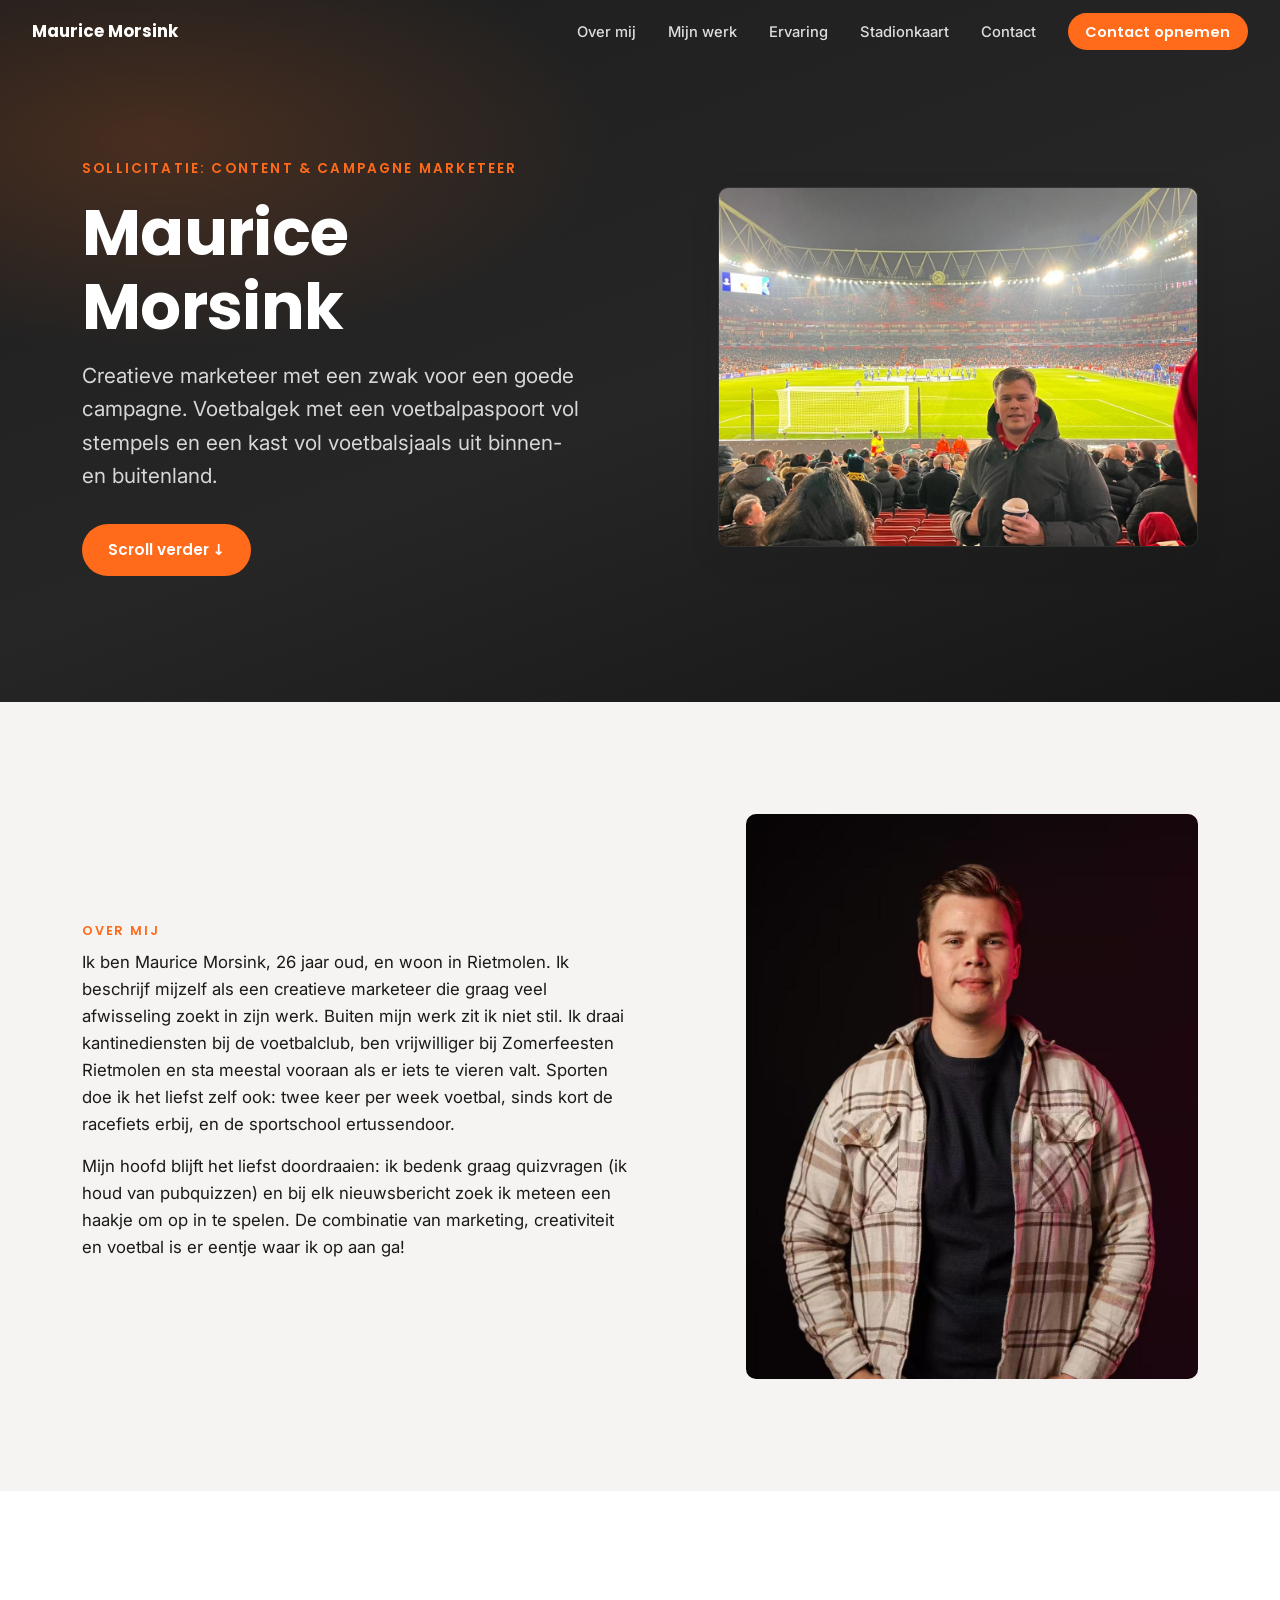
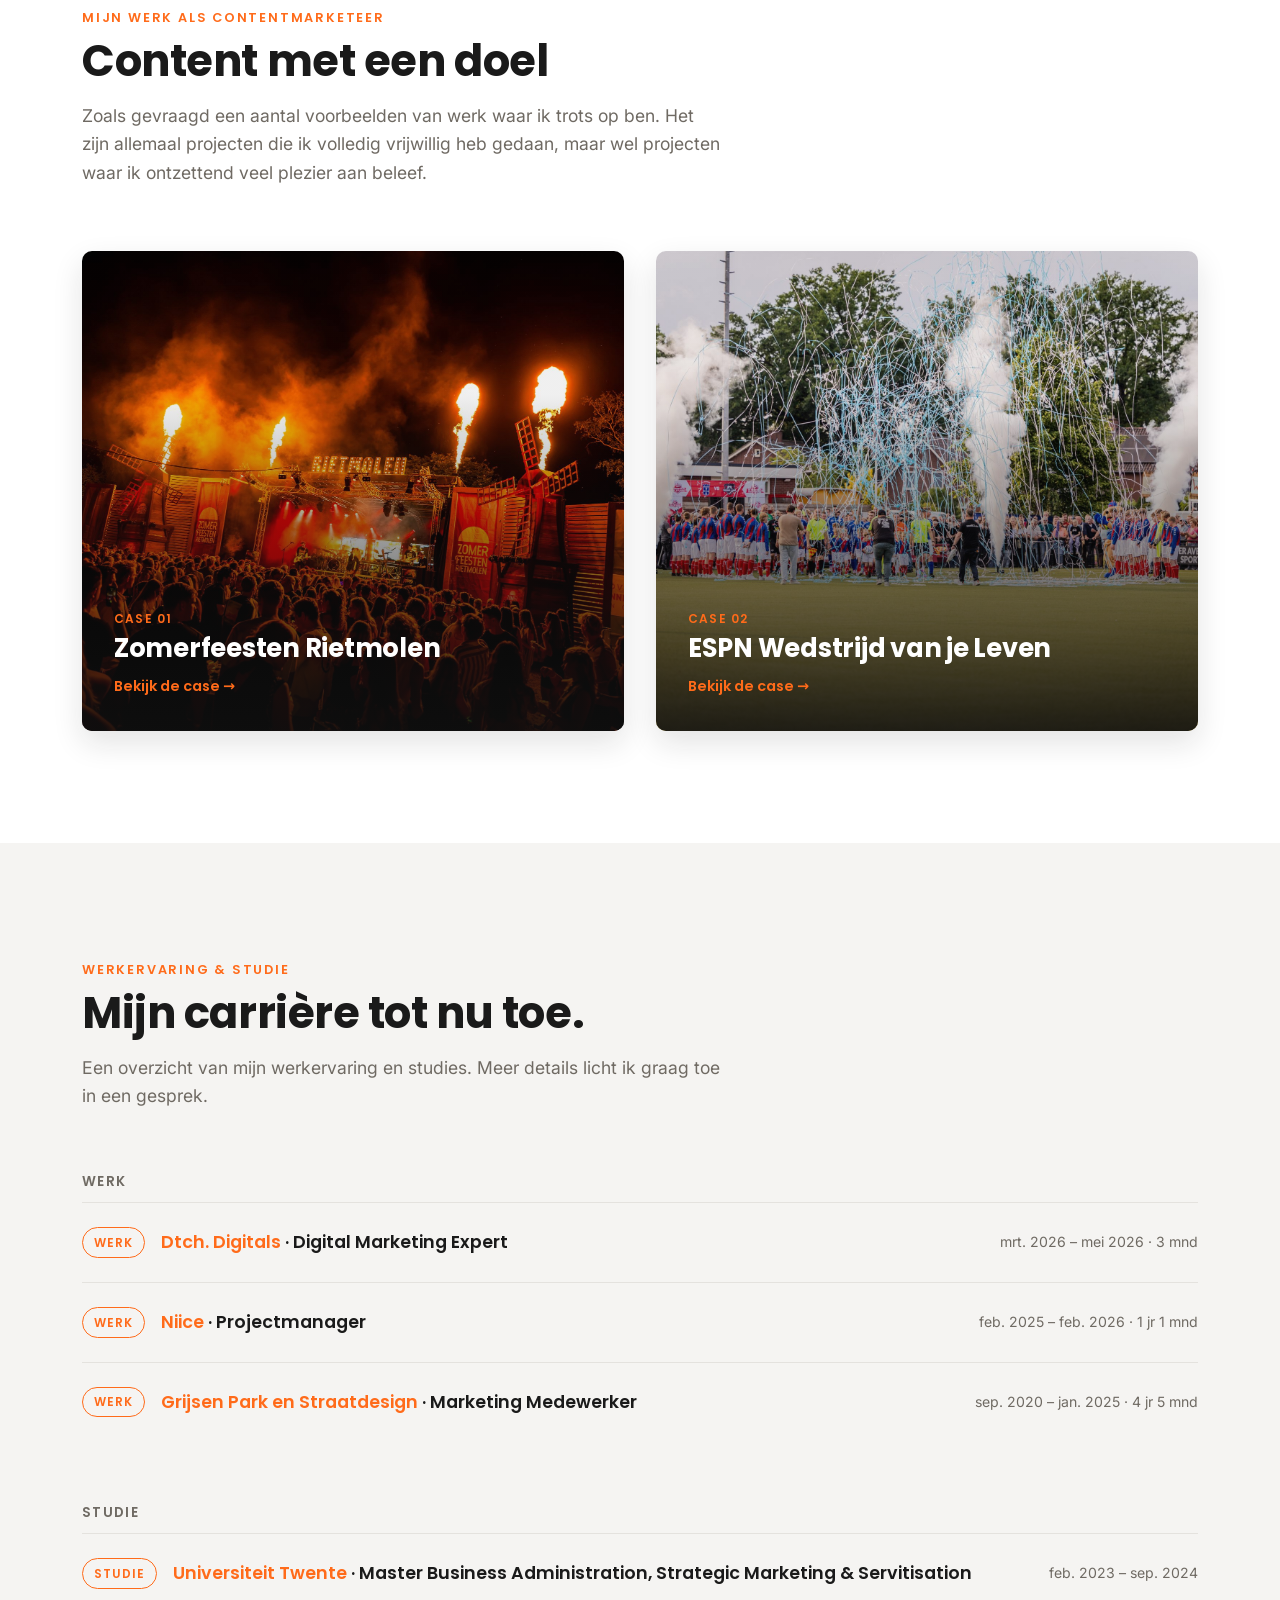
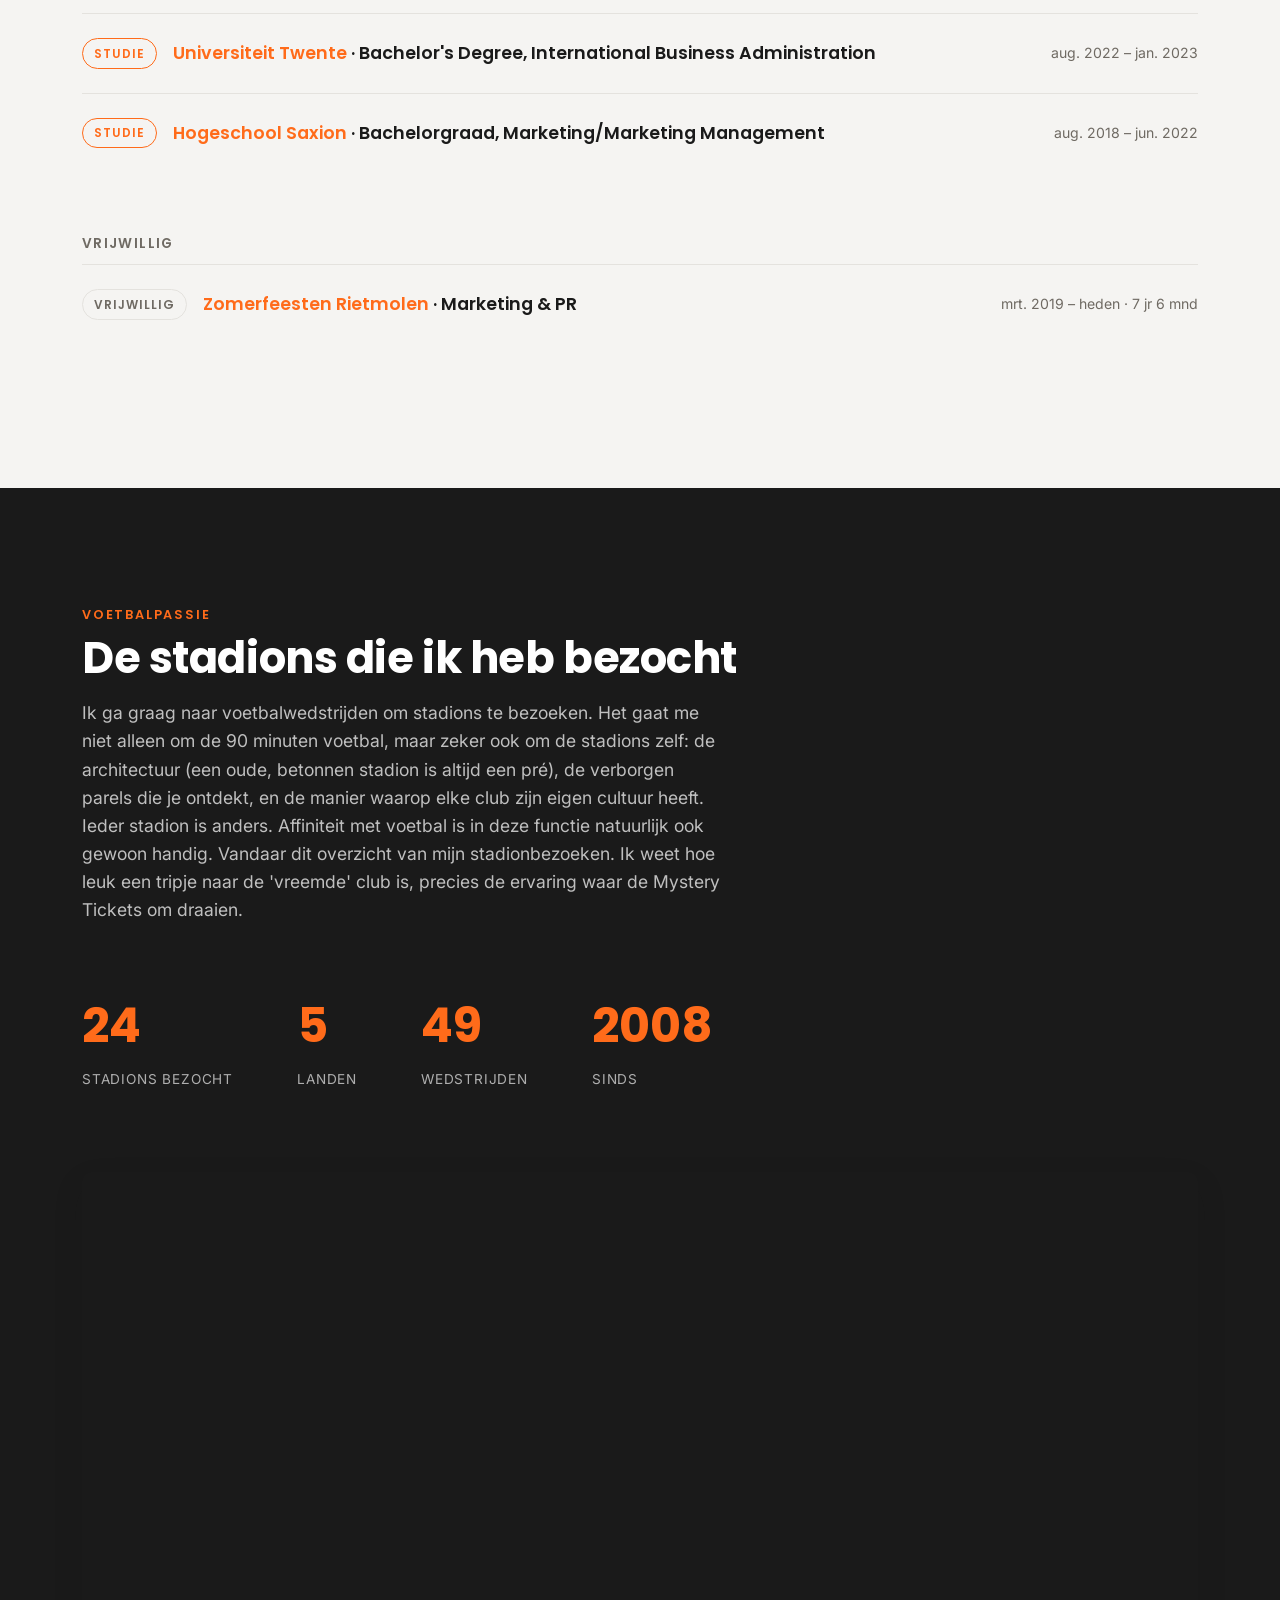
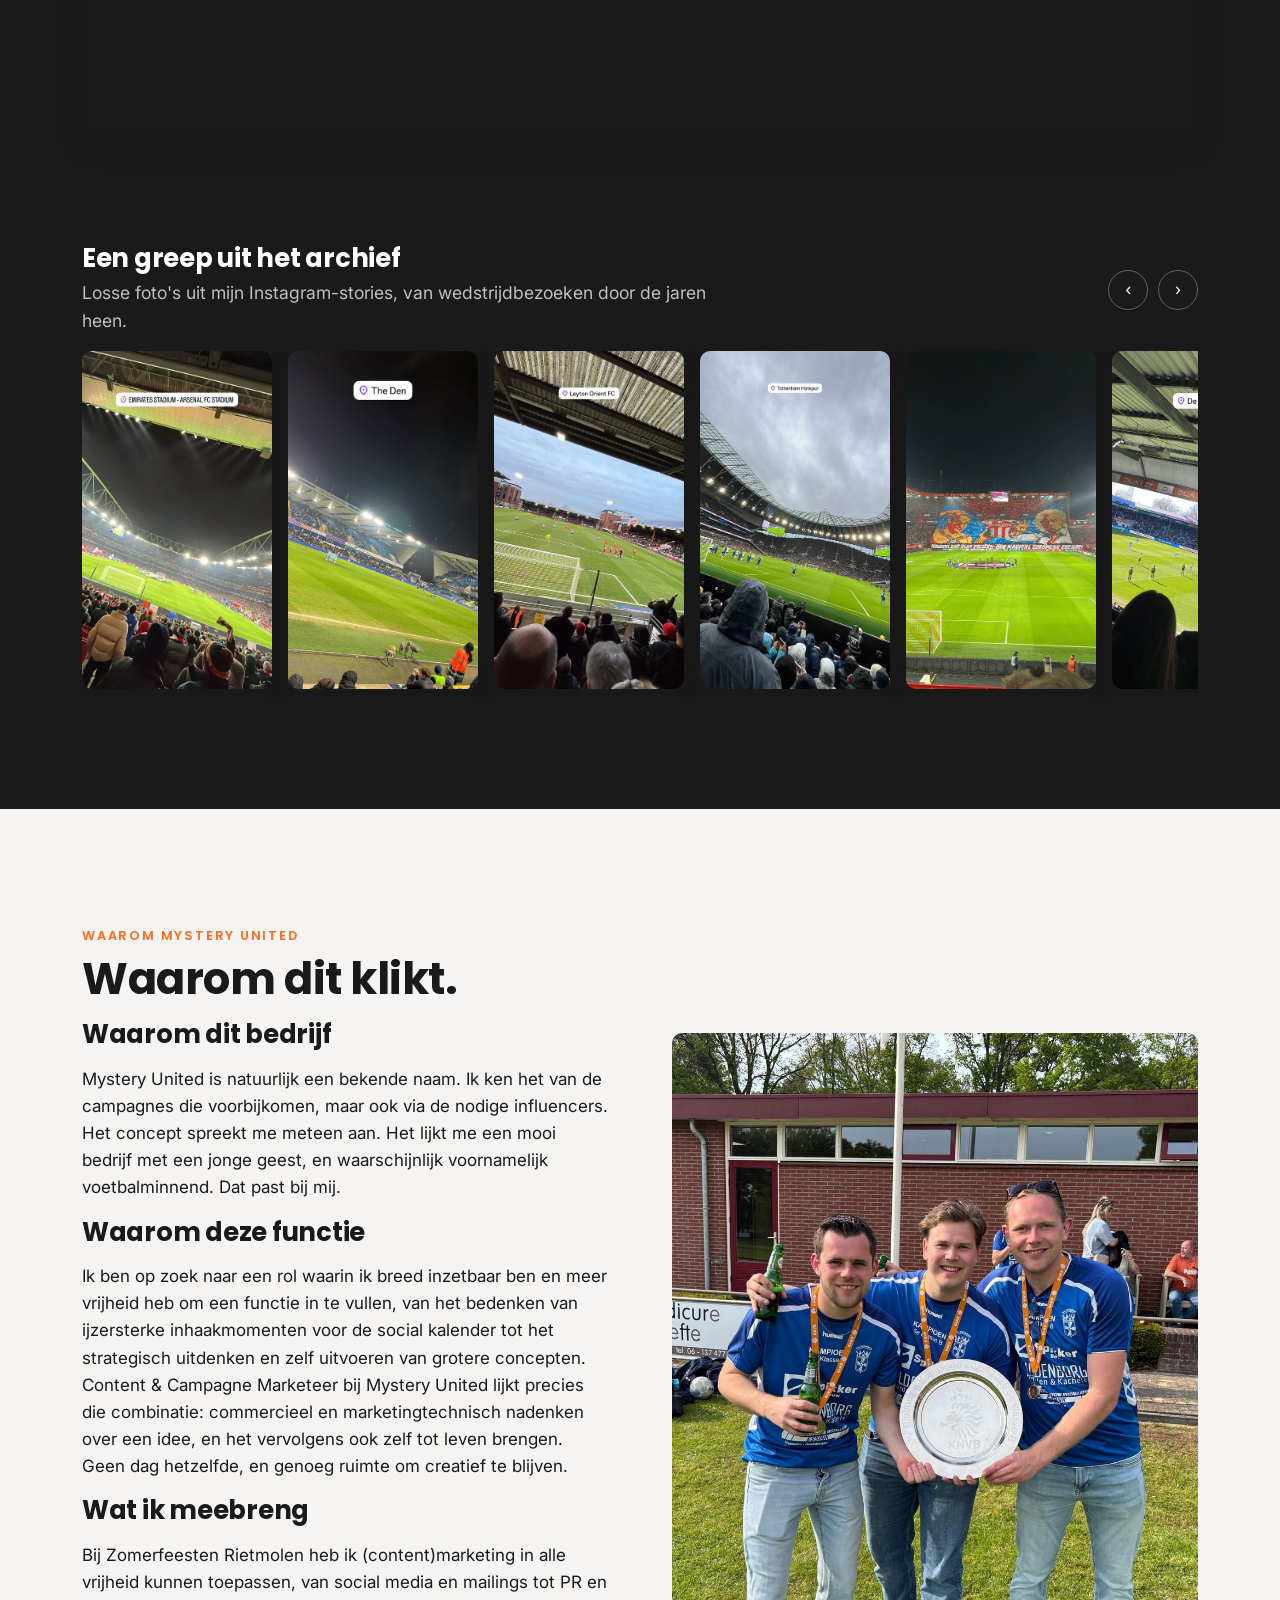
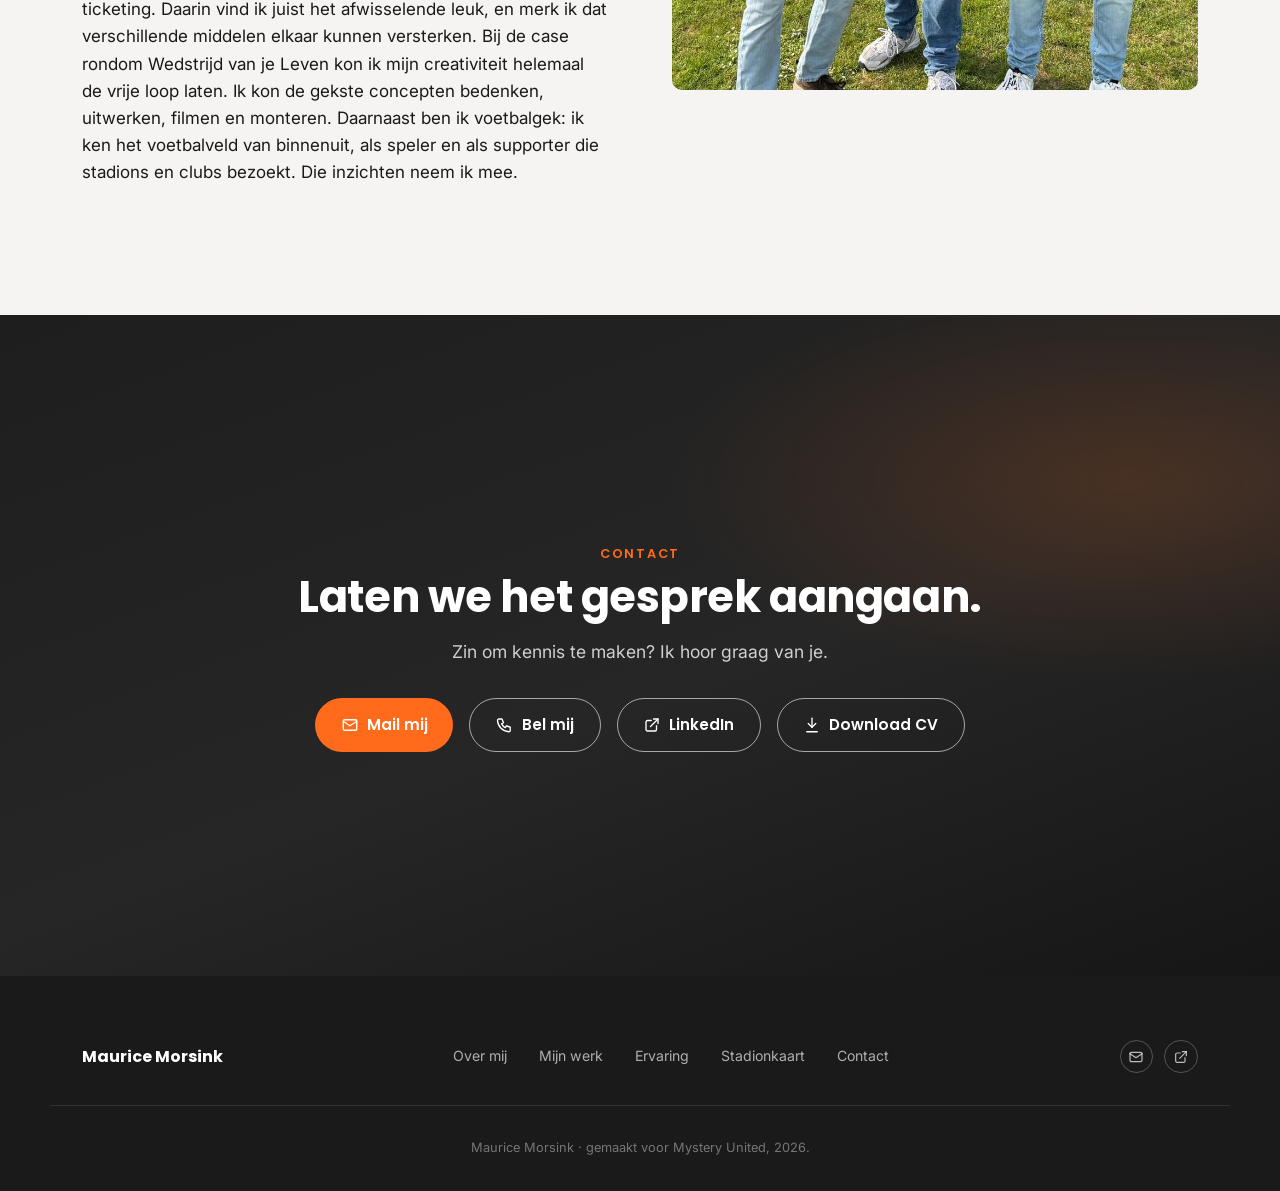
==== commit f618be01: "Tekstupdates: Over mij, Voetbalpassie, Waarom Mystery United Bijgewerkte teksten aangeleverd door Ma" ====
--- a/index.html
+++ b/index.html
@@ -52,8 +52,8 @@
     <div class="about-top" data-reveal>
       <div class="about-copy">
         <p class="eyebrow">Over mij</p>
-        <p class="about-text">Ik ben Maurice Morsink, 26 jaar oud, en woon in Rietmolen. Ik beschrijf mijzelf als een creatieve marketeer die graag veel afwisseling zoekt in zijn werk. Buiten mijn werk ben ik in het dorp weinig stil te vinden. Ik draai kantinediensten bij de voetbalclub, ben vrijwilliger bij het Zomerfeest en sta meestal vooraan als er iets te vieren valt. Sporten doe ik het liefst zelf ook: twee keer per week voetbal, sinds kort de racefiets erbij, en de sportschool ertussendoor.</p>
-        <p class="about-text">Mijn hoofd blijft het liefst doordraaien: ik bedenk graag quizvragen, verzin woordgrappen en zie bij bijna elk nieuwsbericht meteen een haakje om op in te spelen. Die combinatie van creativiteit, mensen en voetbal is waar ik uiteindelijk altijd weer op uitkom.</p>
+        <p class="about-text">Ik ben Maurice Morsink, 26 jaar oud, en woon in Rietmolen. Ik beschrijf mijzelf als een creatieve marketeer die graag veel afwisseling zoekt in zijn werk. Buiten mijn werk zit ik niet stil. Ik draai kantinediensten bij de voetbalclub, ben vrijwilliger bij Zomerfeesten Rietmolen en sta meestal vooraan als er iets te vieren valt. Sporten doe ik het liefst zelf ook: twee keer per week voetbal, sinds kort de racefiets erbij, en de sportschool ertussendoor.</p>
+        <p class="about-text">Mijn hoofd blijft het liefst doordraaien: ik bedenk graag quizvragen (ik houd van pubquizzen) en bij elk nieuwsbericht zoek ik meteen een haakje om op in te spelen. De combinatie van marketing, creativiteit en voetbal is er eentje waar ik op aan ga!</p>
       </div>
       <figure class="photo about-photo-main"><img src="assets/photos/foto-03.jpg" alt="Portret van Maurice"></figure>
     </div>
@@ -163,7 +163,7 @@
     <div class="section-head" data-reveal>
       <p class="eyebrow">Voetbalpassie</p>
       <h2>De stadions die ik heb bezocht</h2>
-      <p class="lede">Ik ga graag naar voetbalwedstrijden om stadions te bezoeken. Het gaat me niet alleen om de 90 minuten voetbal, maar om de stadions zelf: de architectuur, de verborgen parels die je ontdekt, en de manier waarop elke club zijn eigen cultuur heeft. Ieder stadion is anders, maar overal zijn de supporters even fanatiek. Affiniteit met voetbal is in dit vak natuurlijk ook gewoon handig. Vandaar dit overzicht van mijn stadionbezoeken. Ik weet tot op zekere hoogte hoe leuk een tripje naar het buitenland is, precies de ervaring waar de Mystery Tickets om draaien.</p>
+      <p class="lede">Ik ga graag naar voetbalwedstrijden om stadions te bezoeken. Het gaat me niet alleen om de 90 minuten voetbal, maar zeker ook om de stadions zelf: de architectuur (een oude, betonnen stadion is altijd een pré), de verborgen parels die je ontdekt, en de manier waarop elke club zijn eigen cultuur heeft. Ieder stadion is anders. Affiniteit met voetbal is in deze functie natuurlijk ook gewoon handig. Vandaar dit overzicht van mijn stadionbezoeken. Ik weet hoe leuk een tripje naar de 'vreemde' club is, precies de ervaring waar de Mystery Tickets om draaien.</p>
     </div>
 
     <div class="map-stats" data-reveal>
@@ -203,13 +203,13 @@
         <h2>Waarom dit klikt.</h2>
 
         <h3>Waarom dit bedrijf</h3>
-        <p>Mystery United ken ik van de campagnes die voorbijkomen, ook via de nodige influencers. Het concept spreekt me meteen aan. Het lijkt me een mooi bedrijf met een jonge geest, en waarschijnlijk voornamelijk voetbalminnend. Dat past bij mij.</p>
+        <p>Mystery United is natuurlijk een bekende naam. Ik ken het van de campagnes die voorbijkomen, maar ook via de nodige influencers. Het concept spreekt me meteen aan. Het lijkt me een mooi bedrijf met een jonge geest, en waarschijnlijk voornamelijk voetbalminnend. Dat past bij mij.</p>
 
         <h3>Waarom deze functie</h3>
-        <p>Ik ben op zoek naar een rol waarin ik breed inzetbaar ben, van grappige inhaakmomenten voor de social kalender tot het strategisch uitdenken en zelf uitvoeren van grotere concepten. Content &amp; Campagne Marketeer bij Mystery United is precies die combinatie: commercieel scherp nadenken over een idee, en het vervolgens ook zelf tot leven brengen. Geen dag hetzelfde, en genoeg ruimte om creatief te blijven.</p>
+        <p>Ik ben op zoek naar een rol waarin ik breed inzetbaar ben en meer vrijheid heb om een functie in te vullen, van het bedenken van ijzersterke inhaakmomenten voor de social kalender tot het strategisch uitdenken en zelf uitvoeren van grotere concepten. Content &amp; Campagne Marketeer bij Mystery United lijkt precies die combinatie: commercieel en marketingtechnisch nadenken over een idee, en het vervolgens ook zelf tot leven brengen. Geen dag hetzelfde, en genoeg ruimte om creatief te blijven.</p>
 
         <h3>Wat ik meebreng</h3>
-        <p>Bij Zomerfeesten Rietmolen leerde ik contentmarketing in de volle breedte, van social media en mailings tot PR en ticketing, en zag ik wat werkt om nieuwe bezoekers te werven én bestaande vast te houden. De ESPN-case liet zien dat diezelfde aanpak ook op grote schaal werkt. Daarnaast ben ik voetbalgek: ik ken het voetbalveld van binnenuit, als speler en als supporter die stadions en clubs bezoekt. Die inzichten neem ik mee.</p>
+        <p>Bij Zomerfeesten Rietmolen heb ik (content)marketing in alle vrijheid kunnen toepassen, van social media en mailings tot PR en ticketing. Daarin vind ik juist het afwisselende leuk, en merk ik dat verschillende middelen elkaar kunnen versterken. Bij de case rondom Wedstrijd van je Leven kon ik mijn creativiteit helemaal de vrije loop laten. Ik kon de gekste concepten bedenken, uitwerken, filmen en monteren. Daarnaast ben ik voetbalgek: ik ken het voetbalveld van binnenuit, als speler en als supporter die stadions en clubs bezoekt. Die inzichten neem ik mee.</p>
       </div>
       <figure class="photo" data-num="51"><img src="assets/photos/foto-51.jpg" alt="Maurice met vrienden en de kampioensschaal" onerror="this.parentElement.classList.add('missing')"></figure>
     </div>
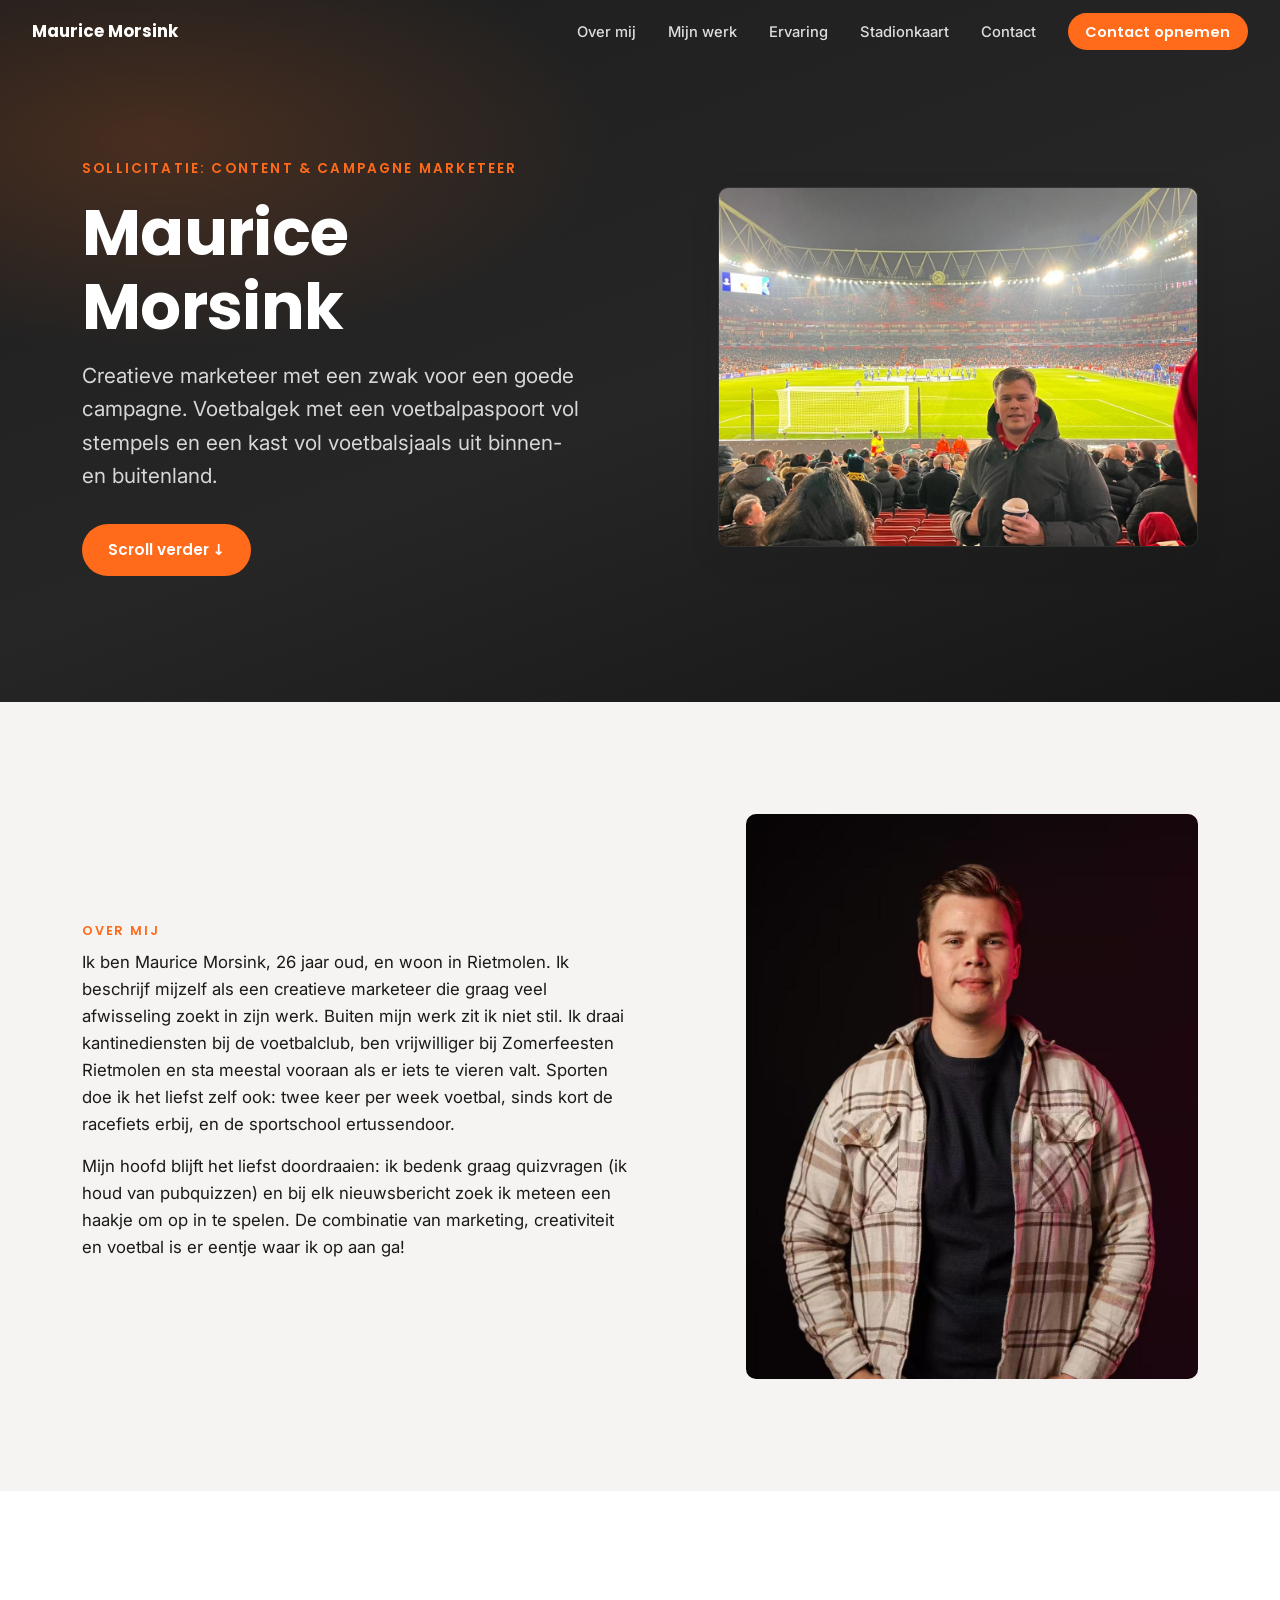
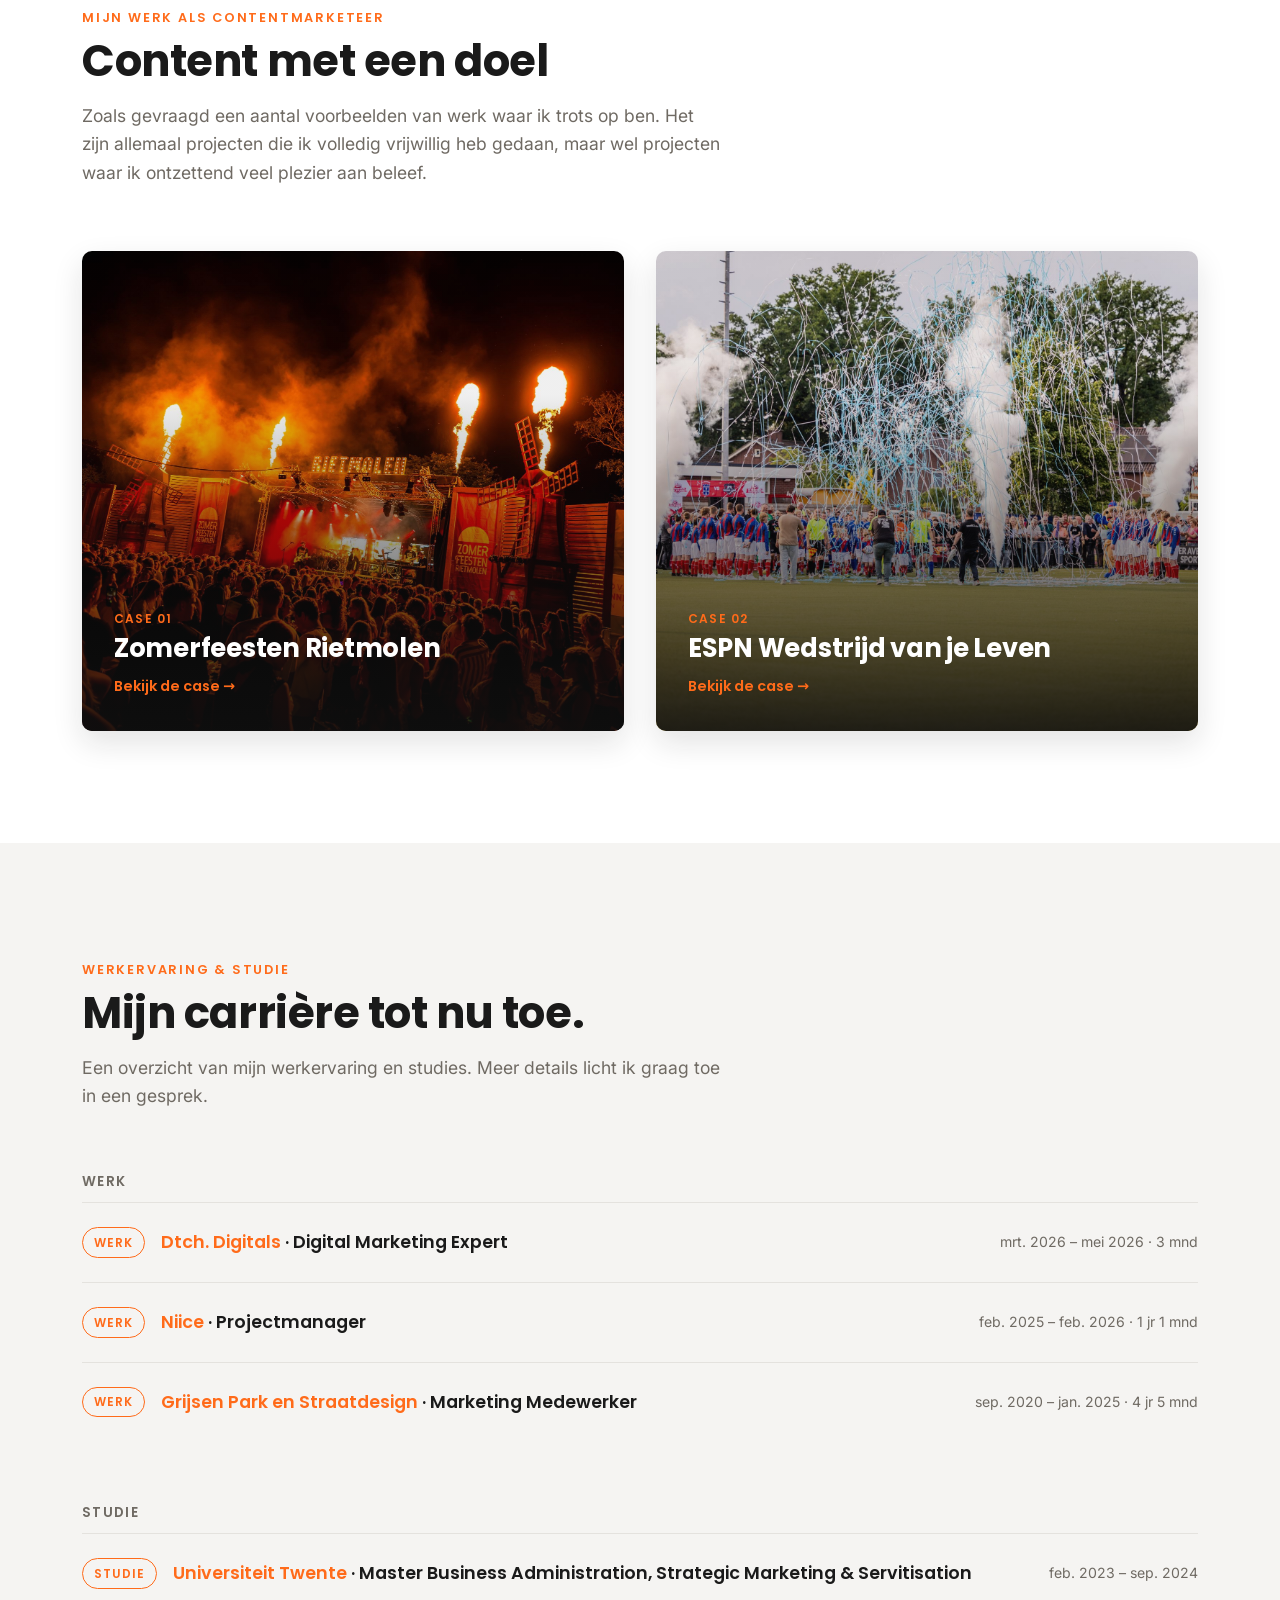
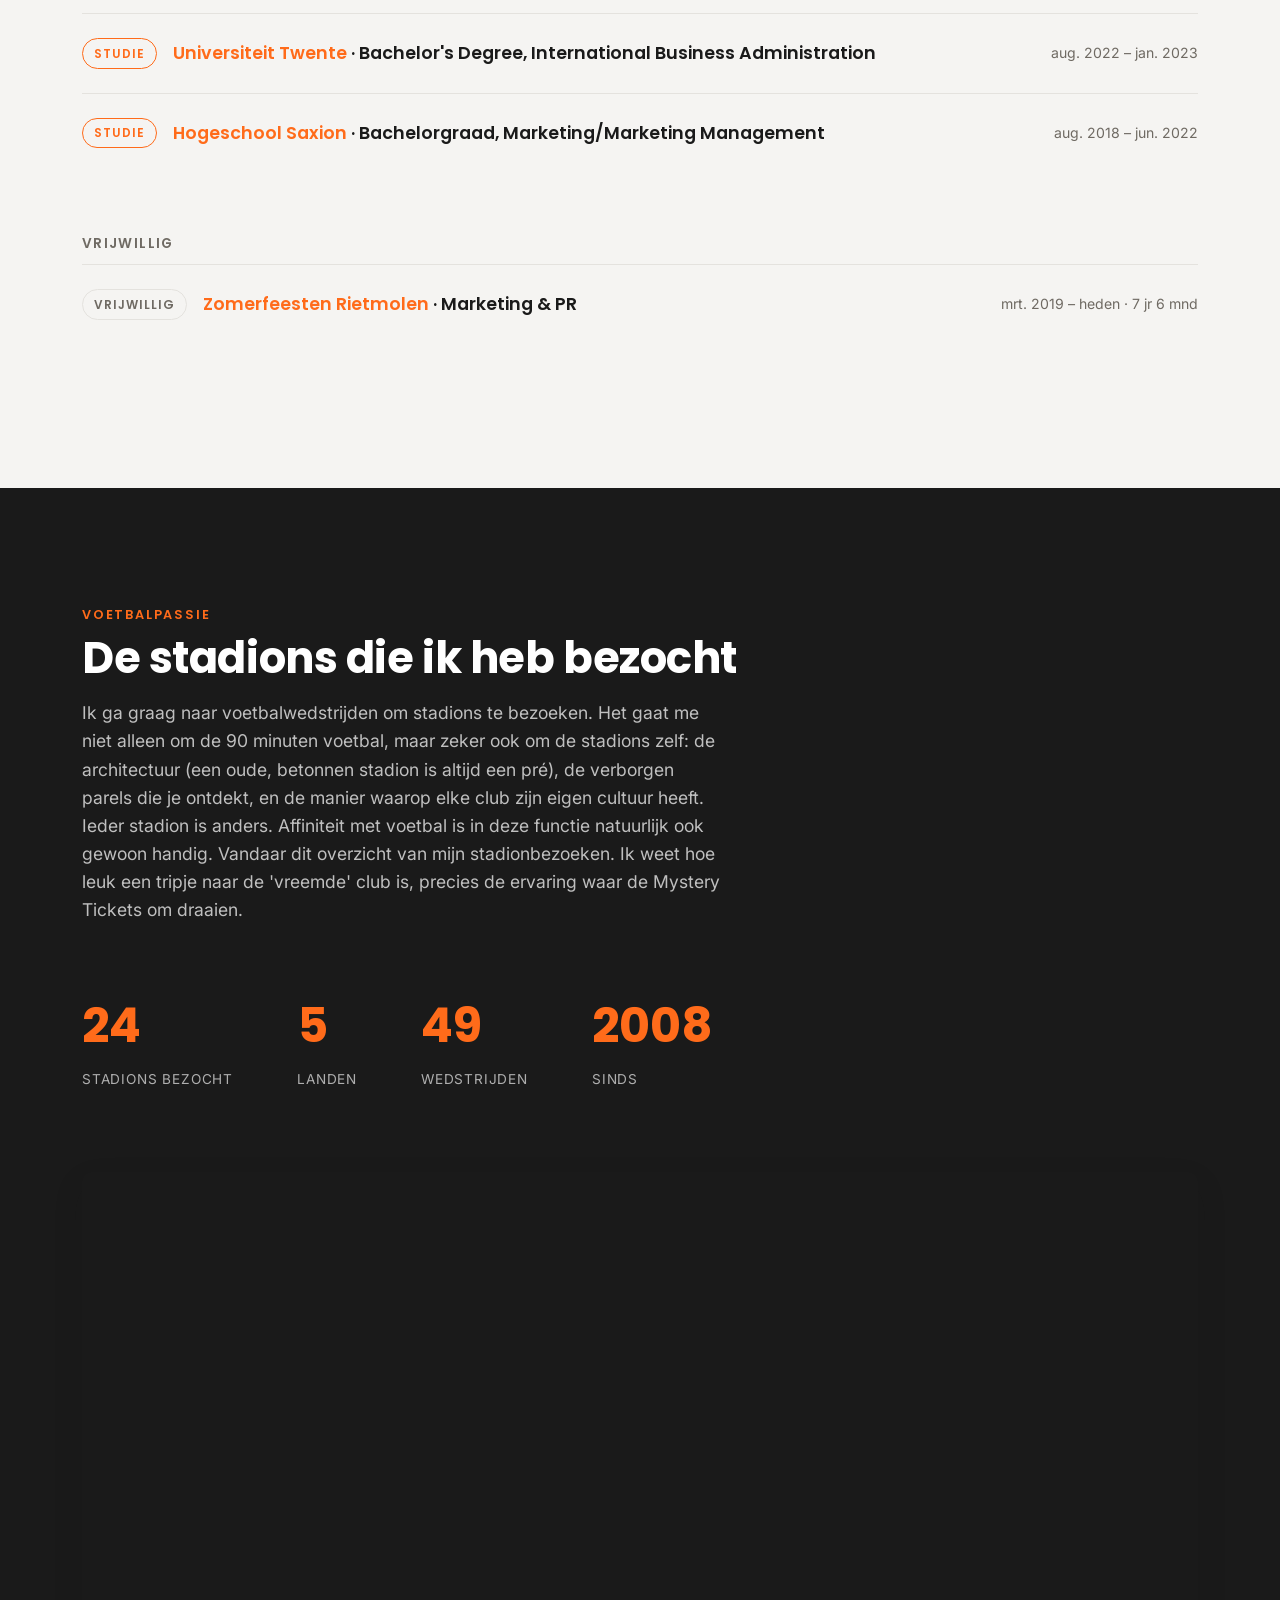
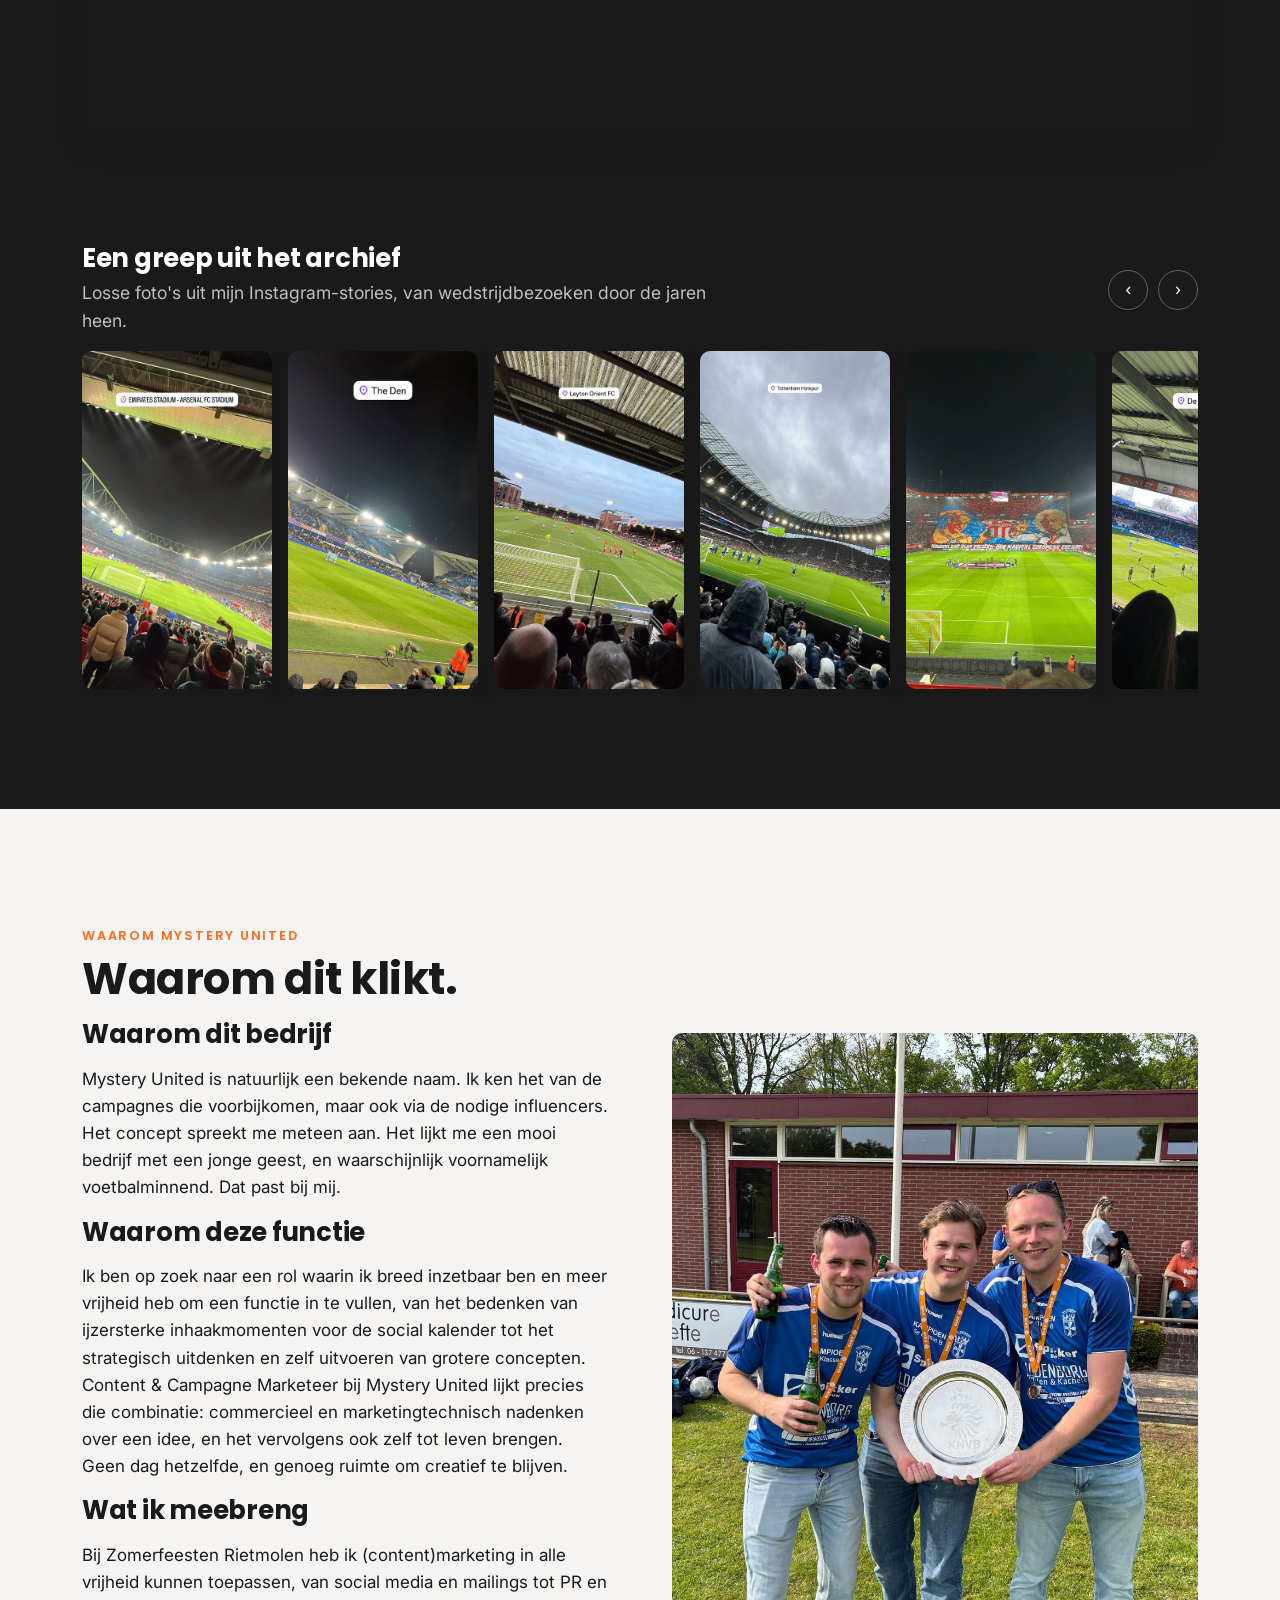
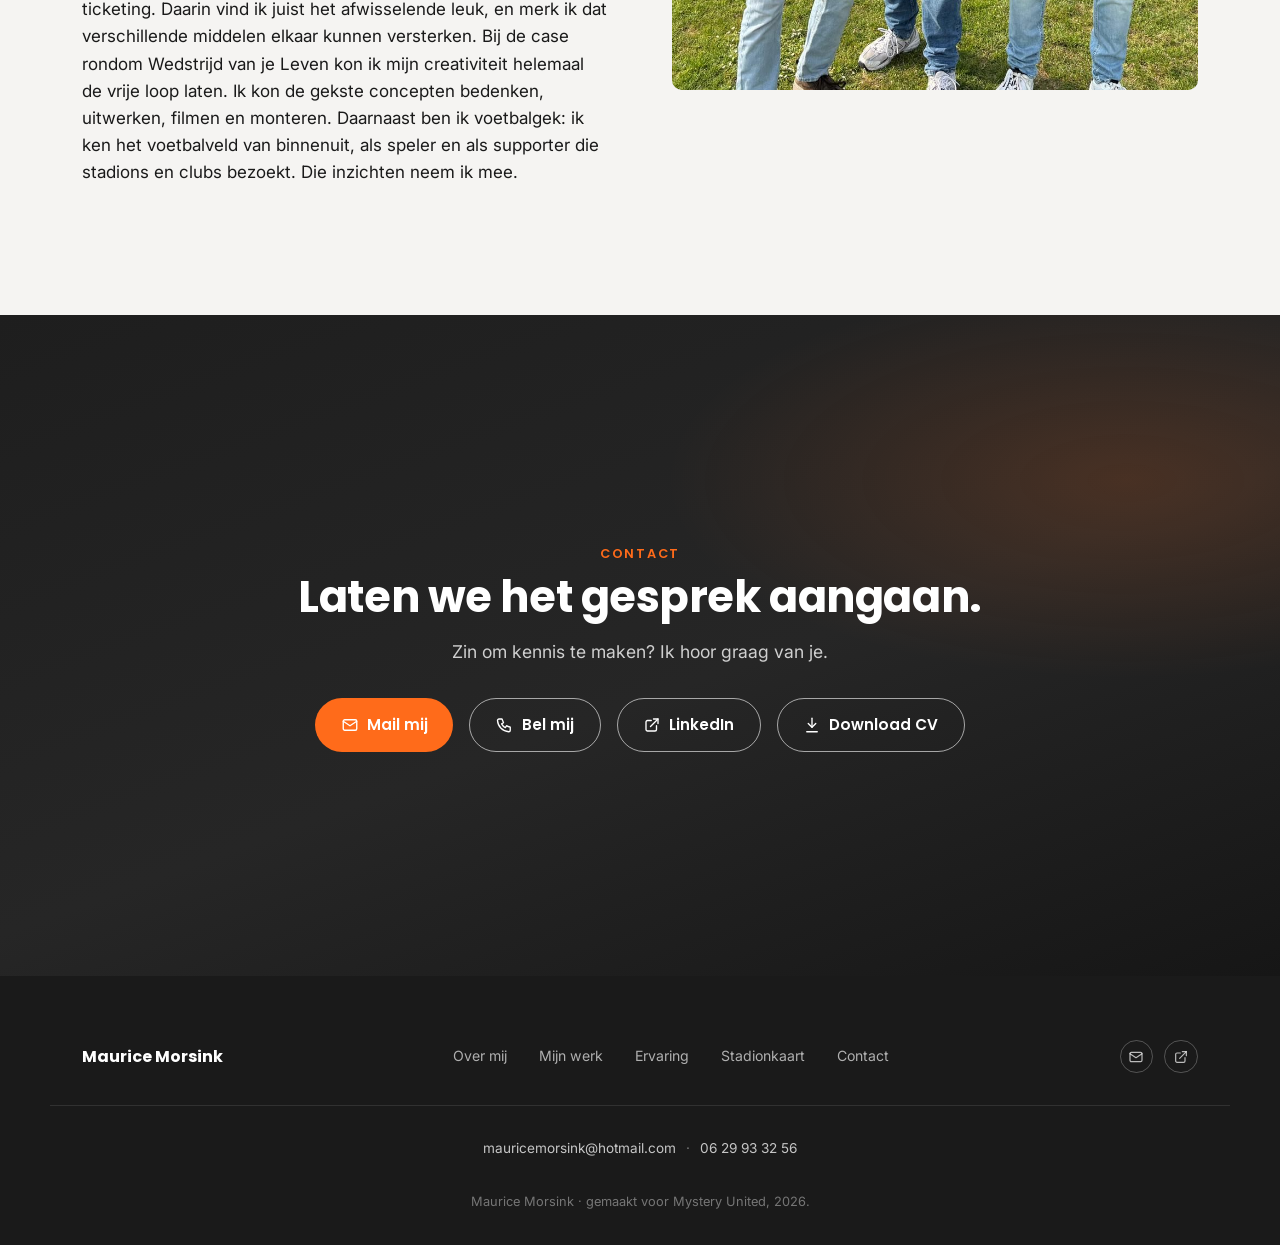
==== commit bdf50884: "Contactgegevens toevoegen aan secundaire footer E-mailadres en telefoonnummer als leesbare, klikbare" ====
--- a/index.html
+++ b/index.html
@@ -262,6 +262,11 @@
       </a>
     </div>
   </div>
+  <div class="container footer-contact">
+    <a href="mailto:mauricemorsink@hotmail.com">mauricemorsink@hotmail.com</a>
+    <span aria-hidden="true">·</span>
+    <a href="tel:0629933256">06 29 93 32 56</a>
+  </div>
   <div class="container footer-bottom">Maurice Morsink · gemaakt voor Mystery United, 2026.</div>
 </footer>
 
--- a/css/styles.css
+++ b/css/styles.css
@@ -610,7 +610,6 @@
 }
 .leaflet-popup-content-wrapper { border-radius: 10px; }
 .map-popup { width: 270px; font-family: var(--font-body); }
-.map-popup .photo { --ph-ratio: 4/3; margin-bottom: 0.6rem; border-radius: 6px; }
 .map-popup h4 { font-family: var(--font-head); font-size: 1.05rem; margin-bottom: 0.5rem; color: var(--color-ink); }
 .map-popup-info {
   margin: 0 0 0.5rem;
@@ -828,6 +827,22 @@
   transition: border-color 0.2s ease, color 0.2s ease;
 }
 .footer-social a:hover { border-color: var(--color-orange); color: var(--color-orange); }
+.footer-contact {
+  display: flex;
+  flex-wrap: wrap;
+  justify-content: center;
+  align-items: center;
+  gap: 0.6rem;
+  padding-top: var(--gap-md);
+  font-size: 0.85rem;
+  color: rgba(255,255,255,0.4);
+}
+.footer-contact a {
+  color: rgba(255,255,255,0.75);
+  text-decoration: none;
+  transition: color 0.2s ease;
+}
+.footer-contact a:hover { color: var(--color-orange); }
 .footer-bottom {
   text-align: center;
   font-size: 0.8rem;
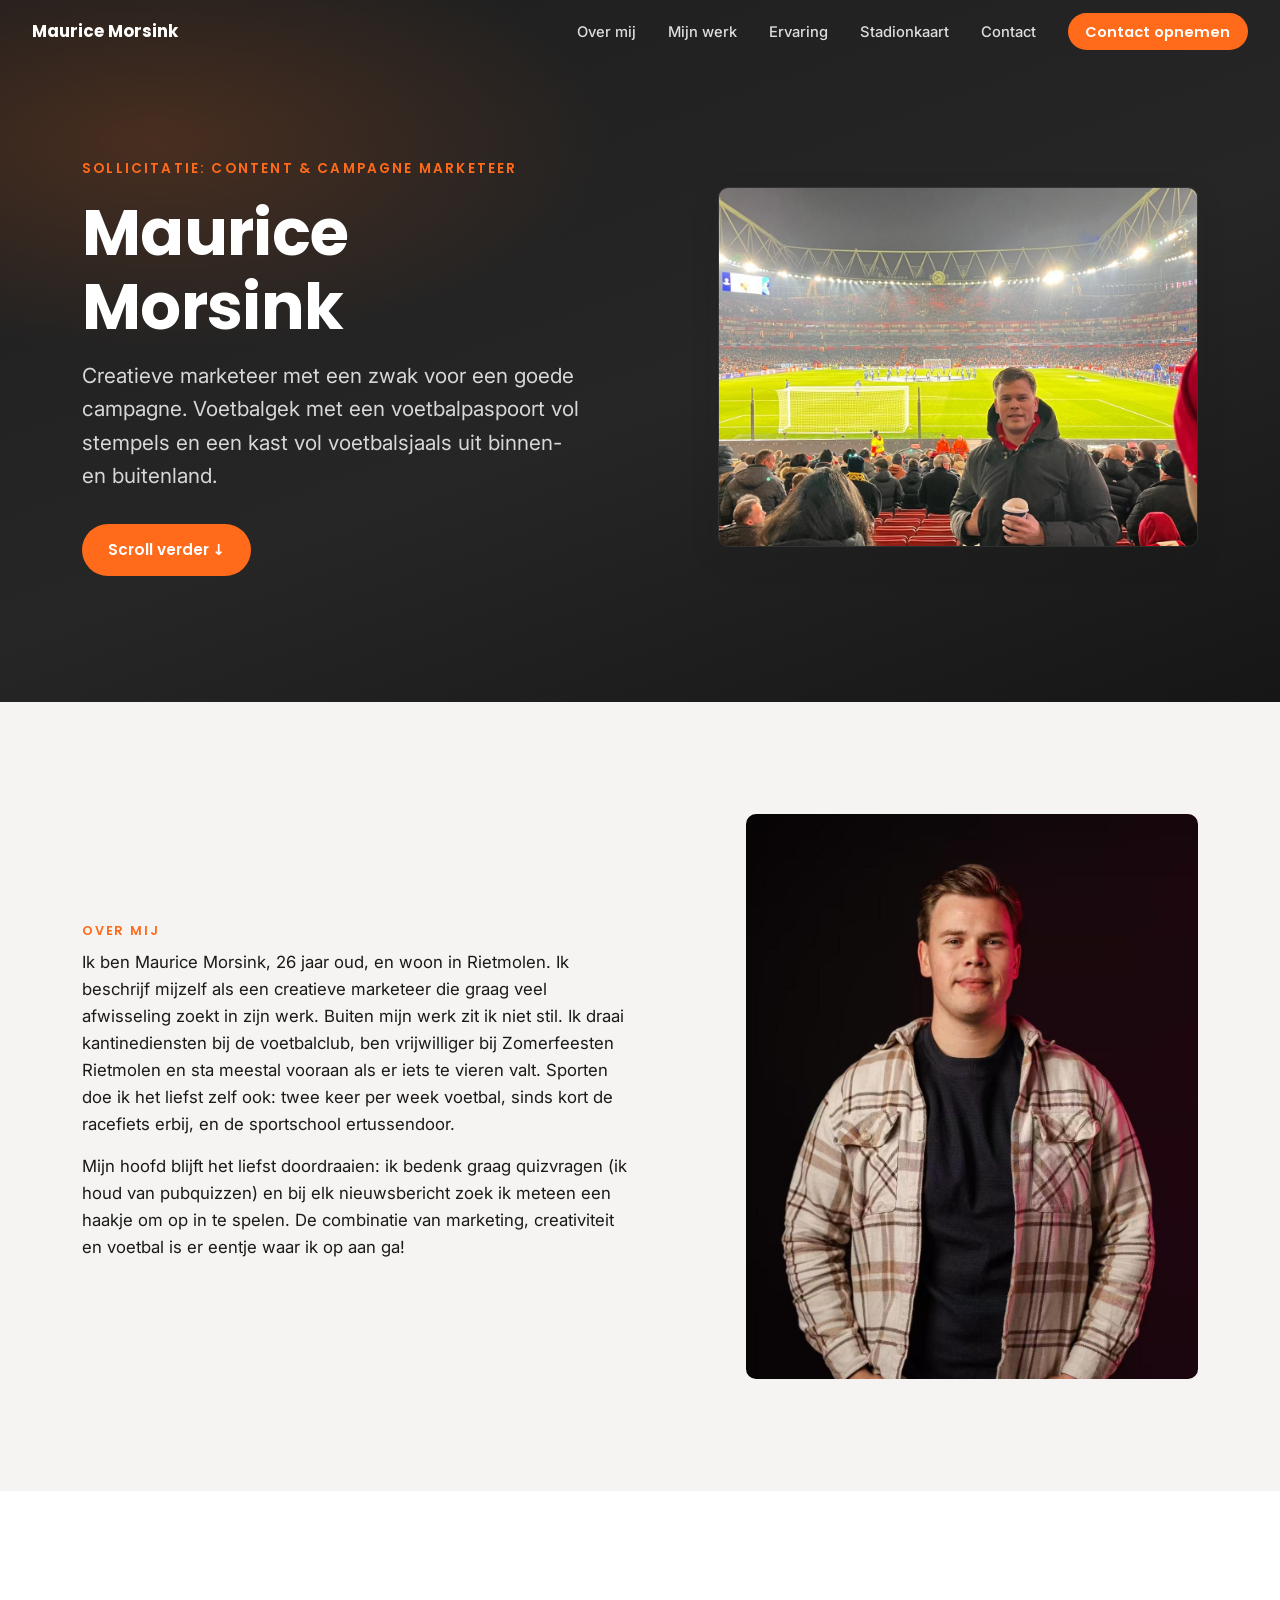
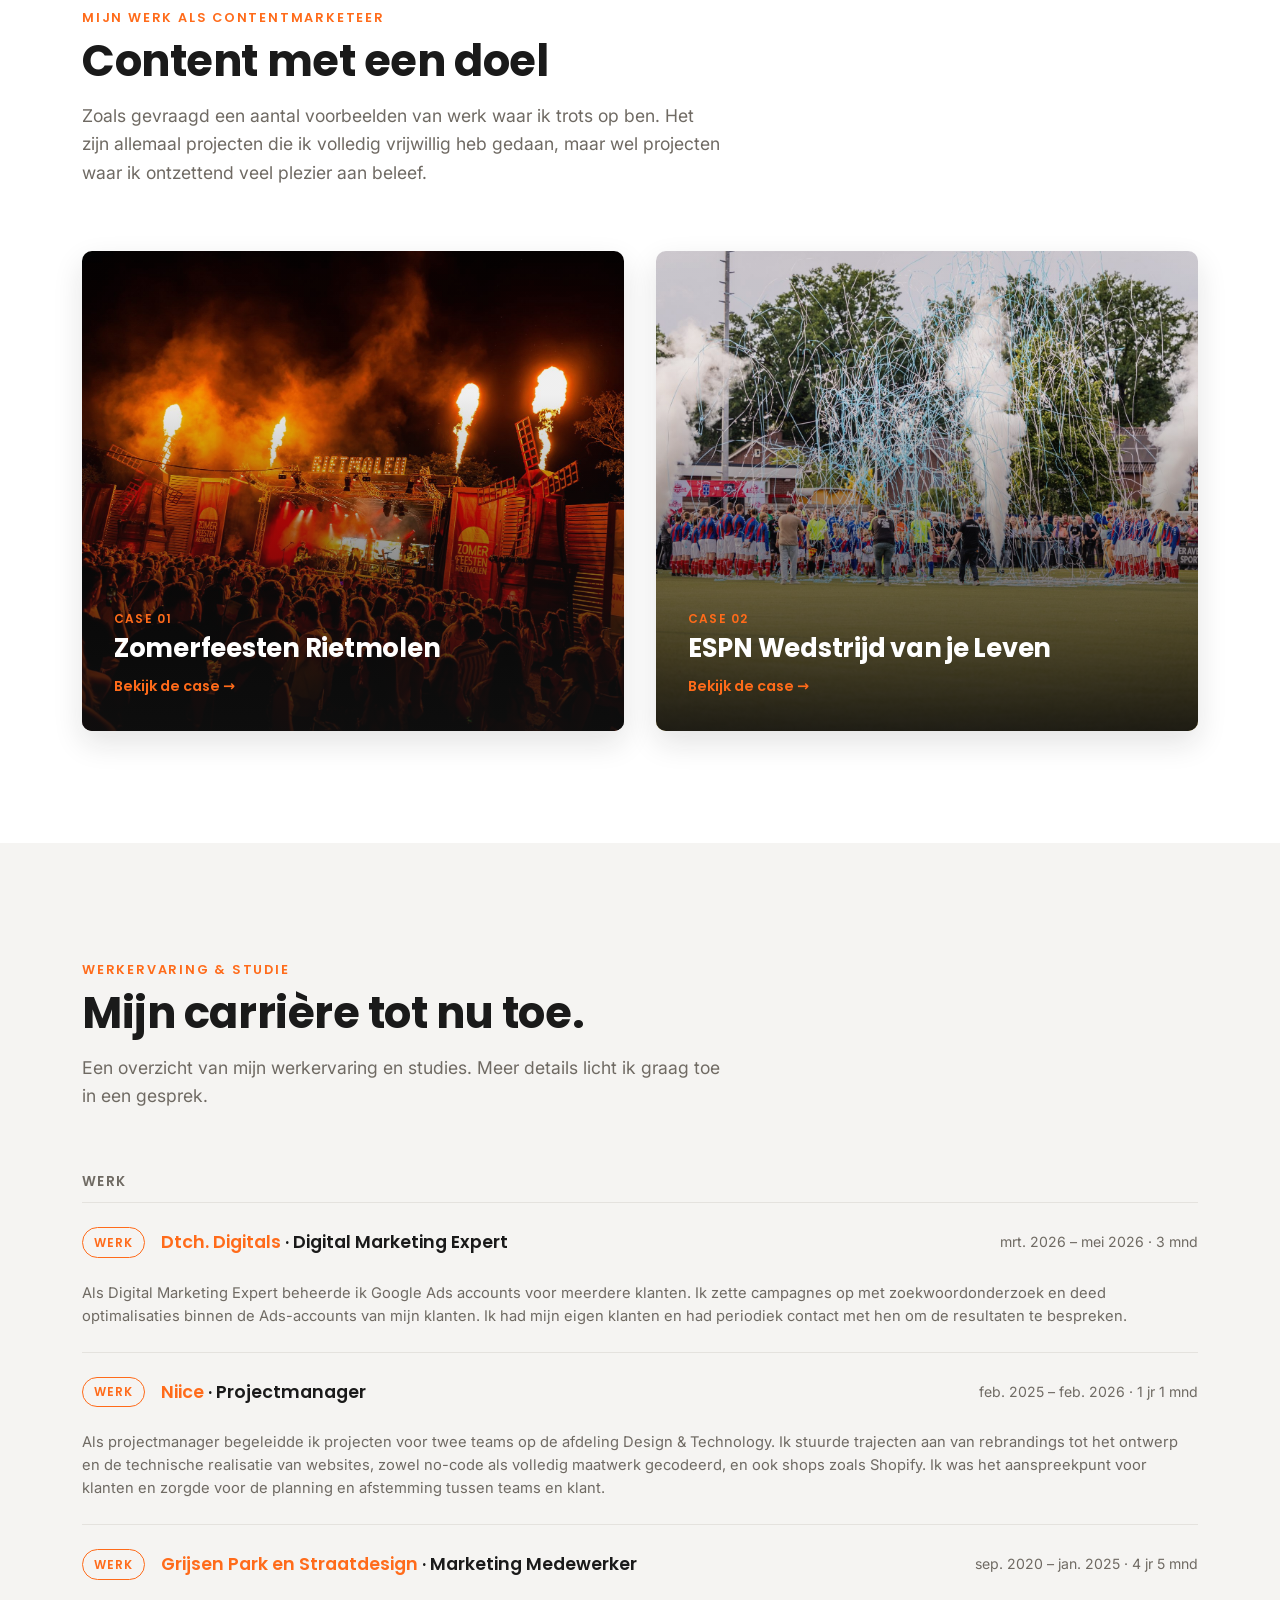
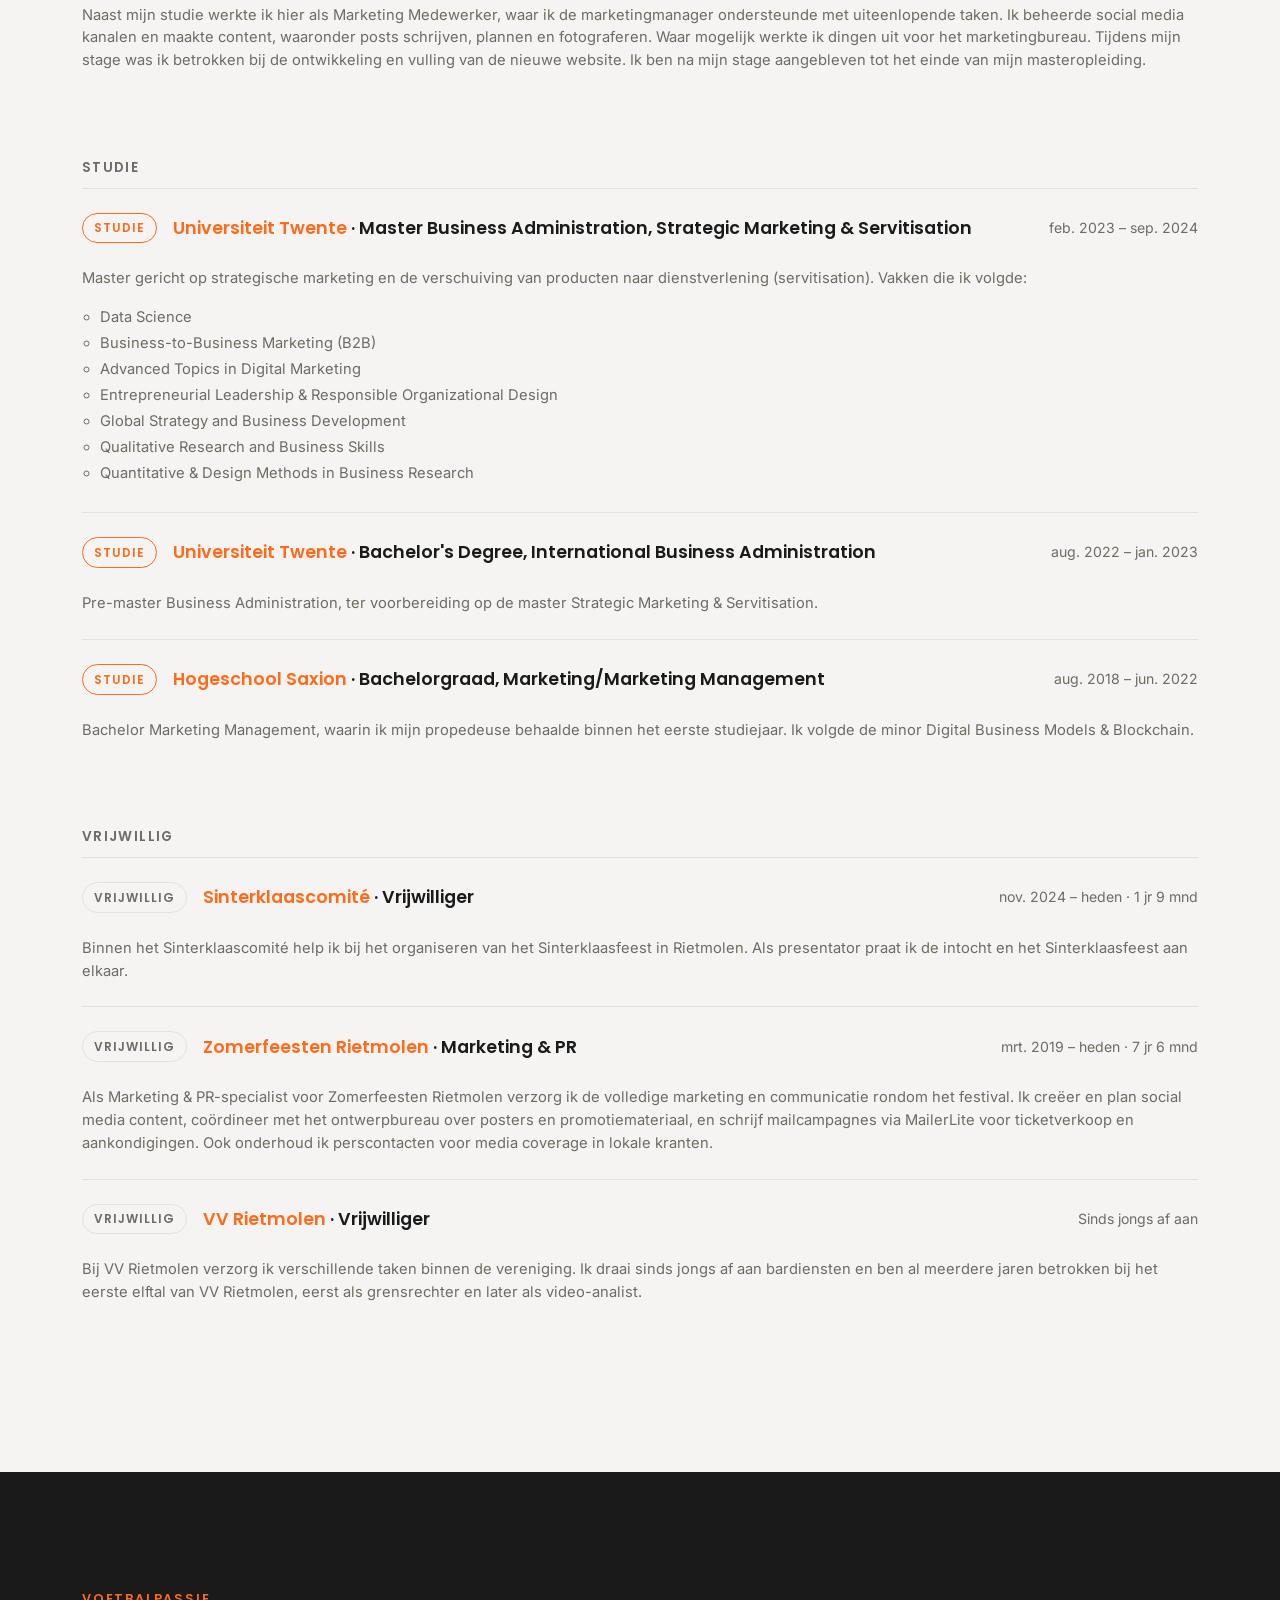
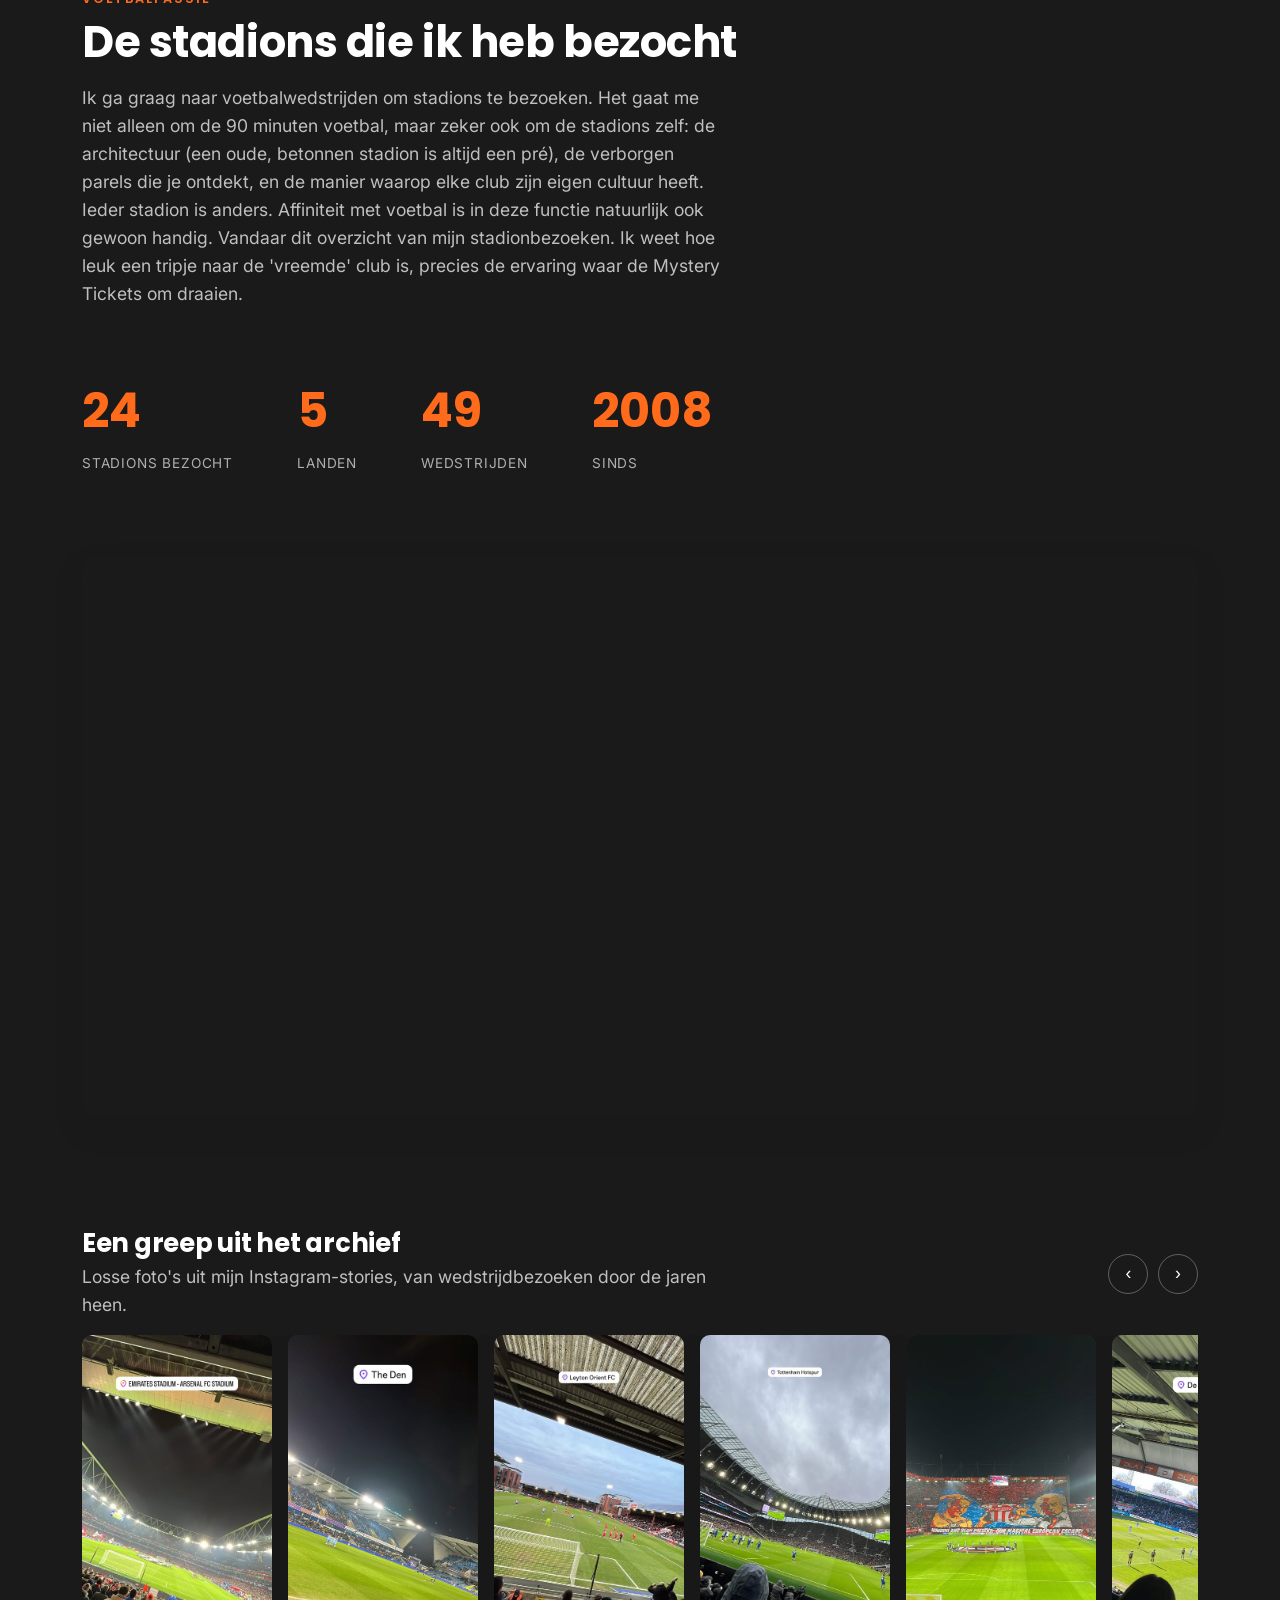
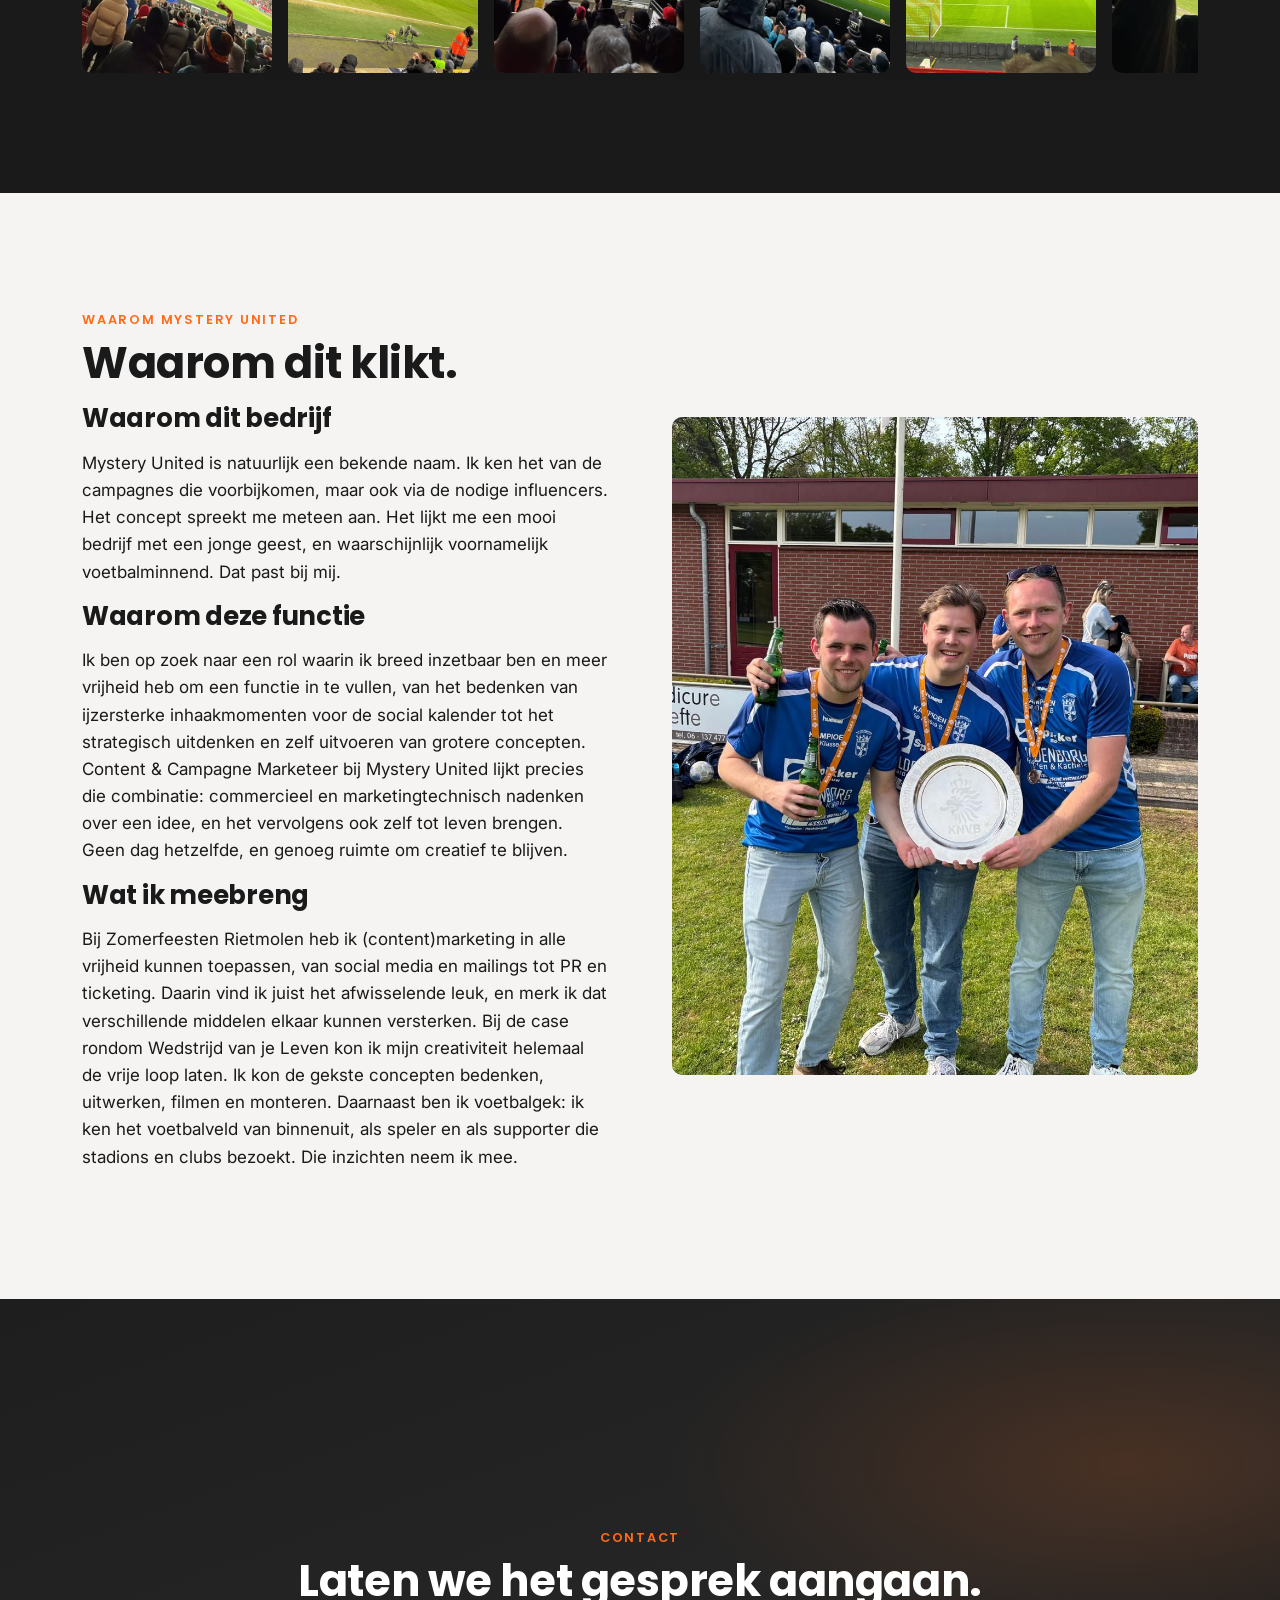
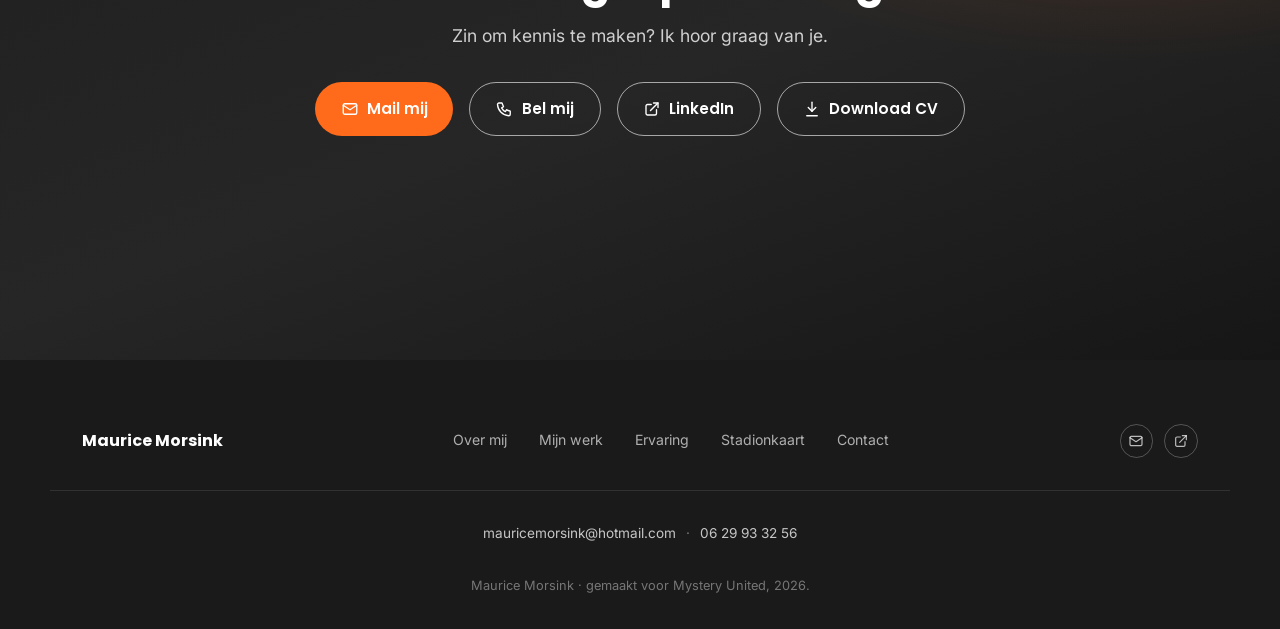
==== commit efe5af36: "Ervaring: toelichting toevoegen per werk/studie/vrijwilligersrol Elke regel in de tijdlijn krijgt nu" ====
--- a/index.html
+++ b/index.html
@@ -107,18 +107,21 @@
         <span class="timeline-kind">Werk</span>
         <span class="timeline-title"><span class="tl-company">Dtch. Digitals</span> · Digital Marketing Expert</span>
         <span class="timeline-period">mrt. 2026 – mei 2026 · 3 mnd</span>
+        <p class="timeline-desc">Als Digital Marketing Expert beheerde ik Google Ads accounts voor meerdere klanten. Ik zette campagnes op met zoekwoordonderzoek en deed optimalisaties binnen de Ads-accounts van mijn klanten. Ik had mijn eigen klanten en had periodiek contact met hen om de resultaten te bespreken.</p>
       </li>
 
       <li class="timeline-row">
         <span class="timeline-kind">Werk</span>
         <span class="timeline-title"><span class="tl-company">Niice</span> · Projectmanager</span>
         <span class="timeline-period">feb. 2025 – feb. 2026 · 1 jr 1 mnd</span>
+        <p class="timeline-desc">Als projectmanager begeleidde ik projecten voor twee teams op de afdeling Design &amp; Technology. Ik stuurde trajecten aan van rebrandings tot het ontwerp en de technische realisatie van websites, zowel no-code als volledig maatwerk gecodeerd, en ook shops zoals Shopify. Ik was het aanspreekpunt voor klanten en zorgde voor de planning en afstemming tussen teams en klant.</p>
       </li>
 
       <li class="timeline-row">
         <span class="timeline-kind">Werk</span>
         <span class="timeline-title"><span class="tl-company">Grijsen Park en Straatdesign</span> · Marketing Medewerker</span>
         <span class="timeline-period">sep. 2020 – jan. 2025 · 4 jr 5 mnd</span>
+        <p class="timeline-desc">Naast mijn studie werkte ik hier als Marketing Medewerker, waar ik de marketingmanager ondersteunde met uiteenlopende taken. Ik beheerde social media kanalen en maakte content, waaronder posts schrijven, plannen en fotograferen. Waar mogelijk werkte ik dingen uit voor het marketingbureau. Tijdens mijn stage was ik betrokken bij de ontwikkeling en vulling van de nieuwe website. Ik ben na mijn stage aangebleven tot het einde van mijn masteropleiding.</p>
       </li>
     </ul>
 
@@ -129,28 +132,57 @@
         <span class="timeline-kind">Studie</span>
         <span class="timeline-title"><span class="tl-company">Universiteit Twente</span> · Master Business Administration, Strategic Marketing &amp; Servitisation</span>
         <span class="timeline-period">feb. 2023 – sep. 2024</span>
+        <div class="timeline-desc">
+          <p>Master gericht op strategische marketing en de verschuiving van producten naar dienstverlening (servitisation). Vakken die ik volgde:</p>
+          <ul>
+            <li>Data Science</li>
+            <li>Business-to-Business Marketing (B2B)</li>
+            <li>Advanced Topics in Digital Marketing</li>
+            <li>Entrepreneurial Leadership &amp; Responsible Organizational Design</li>
+            <li>Global Strategy and Business Development</li>
+            <li>Qualitative Research and Business Skills</li>
+            <li>Quantitative &amp; Design Methods in Business Research</li>
+          </ul>
+        </div>
       </li>
 
       <li class="timeline-row">
         <span class="timeline-kind">Studie</span>
         <span class="timeline-title"><span class="tl-company">Universiteit Twente</span> · Bachelor's Degree, International Business Administration</span>
         <span class="timeline-period">aug. 2022 – jan. 2023</span>
+        <p class="timeline-desc">Pre-master Business Administration, ter voorbereiding op de master Strategic Marketing &amp; Servitisation.</p>
       </li>
 
       <li class="timeline-row">
         <span class="timeline-kind">Studie</span>
         <span class="timeline-title"><span class="tl-company">Hogeschool Saxion</span> · Bachelorgraad, Marketing/Marketing Management</span>
         <span class="timeline-period">aug. 2018 – jun. 2022</span>
+        <p class="timeline-desc">Bachelor Marketing Management, waarin ik mijn propedeuse behaalde binnen het eerste studiejaar. Ik volgde de minor Digital Business Models &amp; Blockchain.</p>
       </li>
     </ul>
 
     <h3 class="timeline-group-title" data-reveal>Vrijwillig</h3>
     <ul class="timeline-list" data-reveal>
+
+      <li class="timeline-row">
+        <span class="timeline-kind timeline-kind-volunteer">Vrijwillig</span>
+        <span class="timeline-title"><span class="tl-company">Sinterklaascomité</span> · Vrijwilliger</span>
+        <span class="timeline-period">nov. 2024 – heden · 1 jr 9 mnd</span>
+        <p class="timeline-desc">Binnen het Sinterklaascomité help ik bij het organiseren van het Sinterklaasfeest in Rietmolen. Als presentator praat ik de intocht en het Sinterklaasfeest aan elkaar.</p>
+      </li>
 
       <li class="timeline-row">
         <span class="timeline-kind timeline-kind-volunteer">Vrijwillig</span>
         <span class="timeline-title"><span class="tl-company">Zomerfeesten Rietmolen</span> · Marketing &amp; PR</span>
         <span class="timeline-period">mrt. 2019 – heden · 7 jr 6 mnd</span>
+        <p class="timeline-desc">Als Marketing &amp; PR-specialist voor Zomerfeesten Rietmolen verzorg ik de volledige marketing en communicatie rondom het festival. Ik creëer en plan social media content, coördineer met het ontwerpbureau over posters en promotiemateriaal, en schrijf mailcampagnes via MailerLite voor ticketverkoop en aankondigingen. Ook onderhoud ik perscontacten voor media coverage in lokale kranten.</p>
+      </li>
+
+      <li class="timeline-row">
+        <span class="timeline-kind timeline-kind-volunteer">Vrijwillig</span>
+        <span class="timeline-title"><span class="tl-company">VV Rietmolen</span> · Vrijwilliger</span>
+        <span class="timeline-period">Sinds jongs af aan</span>
+        <p class="timeline-desc">Bij VV Rietmolen verzorg ik verschillende taken binnen de vereniging. Ik draai sinds jongs af aan bardiensten en ben al meerdere jaren betrokken bij het eerste elftal van VV Rietmolen, eerst als grensrechter en later als video-analist.</p>
       </li>
 
     </ul>
--- a/css/styles.css
+++ b/css/styles.css
@@ -128,12 +128,26 @@
   align-items: center;
   justify-content: space-between;
   padding: 1.1rem var(--gap-md);
+  transition: box-shadow 0.3s ease;
+}
+/* Achtergrond/blur op een pseudo-element i.p.v. direct op .nav: backdrop-filter
+   op .nav zelf zou een nieuw containing block vormen voor de fixed-positioned
+   mobiele menu-overlay (#nav-links), waardoor die niet meer het hele scherm vult
+   zodra er gescrold is. */
+.nav::before {
+  content: "";
+  position: absolute;
+  inset: 0;
+  z-index: -1;
+  pointer-events: none;
   background: rgba(26,26,26,0.0);
-  transition: background 0.3s ease, box-shadow 0.3s ease;
-}
-.nav.is-scrolled {
+  transition: background 0.3s ease, backdrop-filter 0.3s ease;
+}
+.nav.is-scrolled::before {
   background: rgba(26,26,26,0.92);
   backdrop-filter: blur(6px);
+}
+.nav.is-scrolled {
   box-shadow: 0 4px 20px rgba(0,0,0,0.15);
 }
 .nav-logo {
@@ -399,6 +413,18 @@
   font-size: 0.88rem;
   white-space: nowrap;
 }
+.timeline-desc {
+  grid-column: 1 / -1;
+  color: var(--color-muted);
+  font-size: 0.92rem;
+  line-height: 1.55;
+  margin: 0.5rem 0 0;
+}
+.timeline-desc ul {
+  margin: 0.5rem 0 0;
+  padding-left: 1.1rem;
+}
+.timeline-desc li { margin-bottom: 0.2rem; }
 @media (max-width: 640px) {
   .timeline-row { grid-template-columns: 1fr; row-gap: 0.4rem; }
   .timeline-kind, .timeline-period { justify-self: start; }
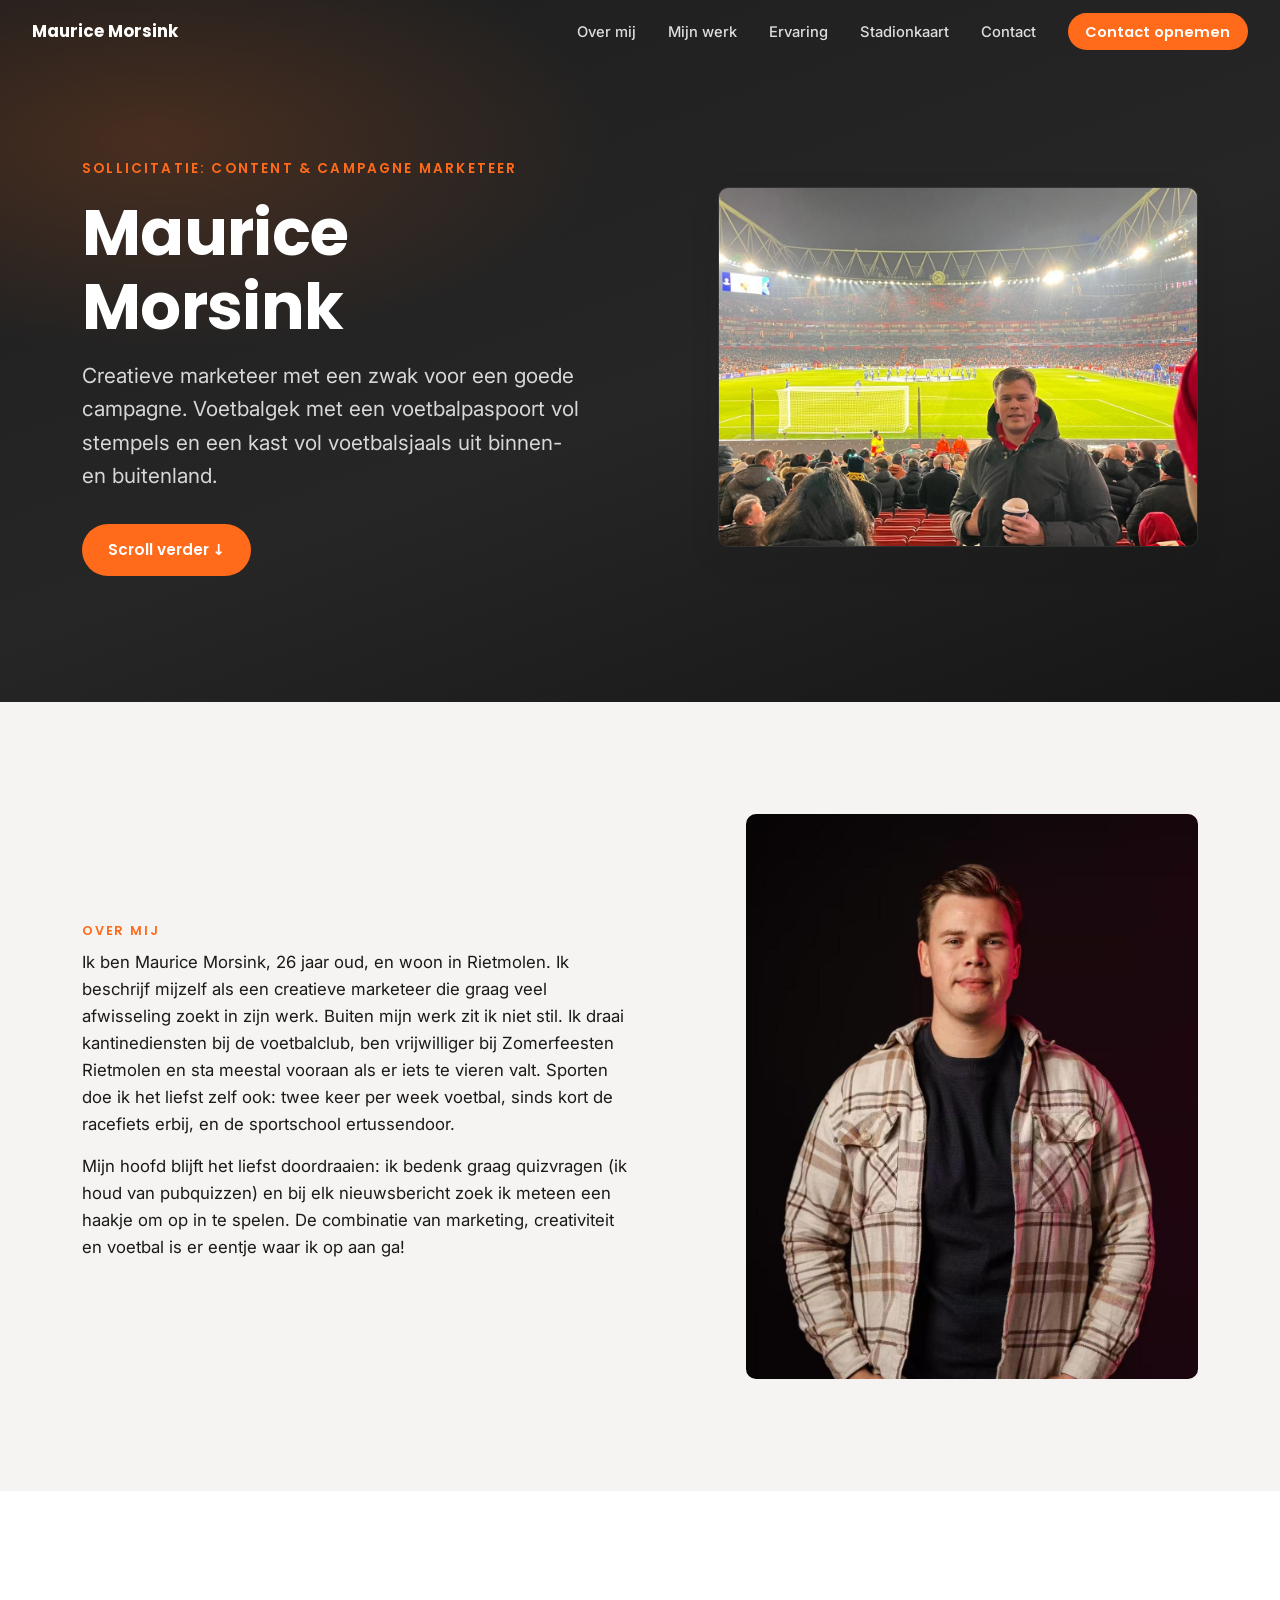
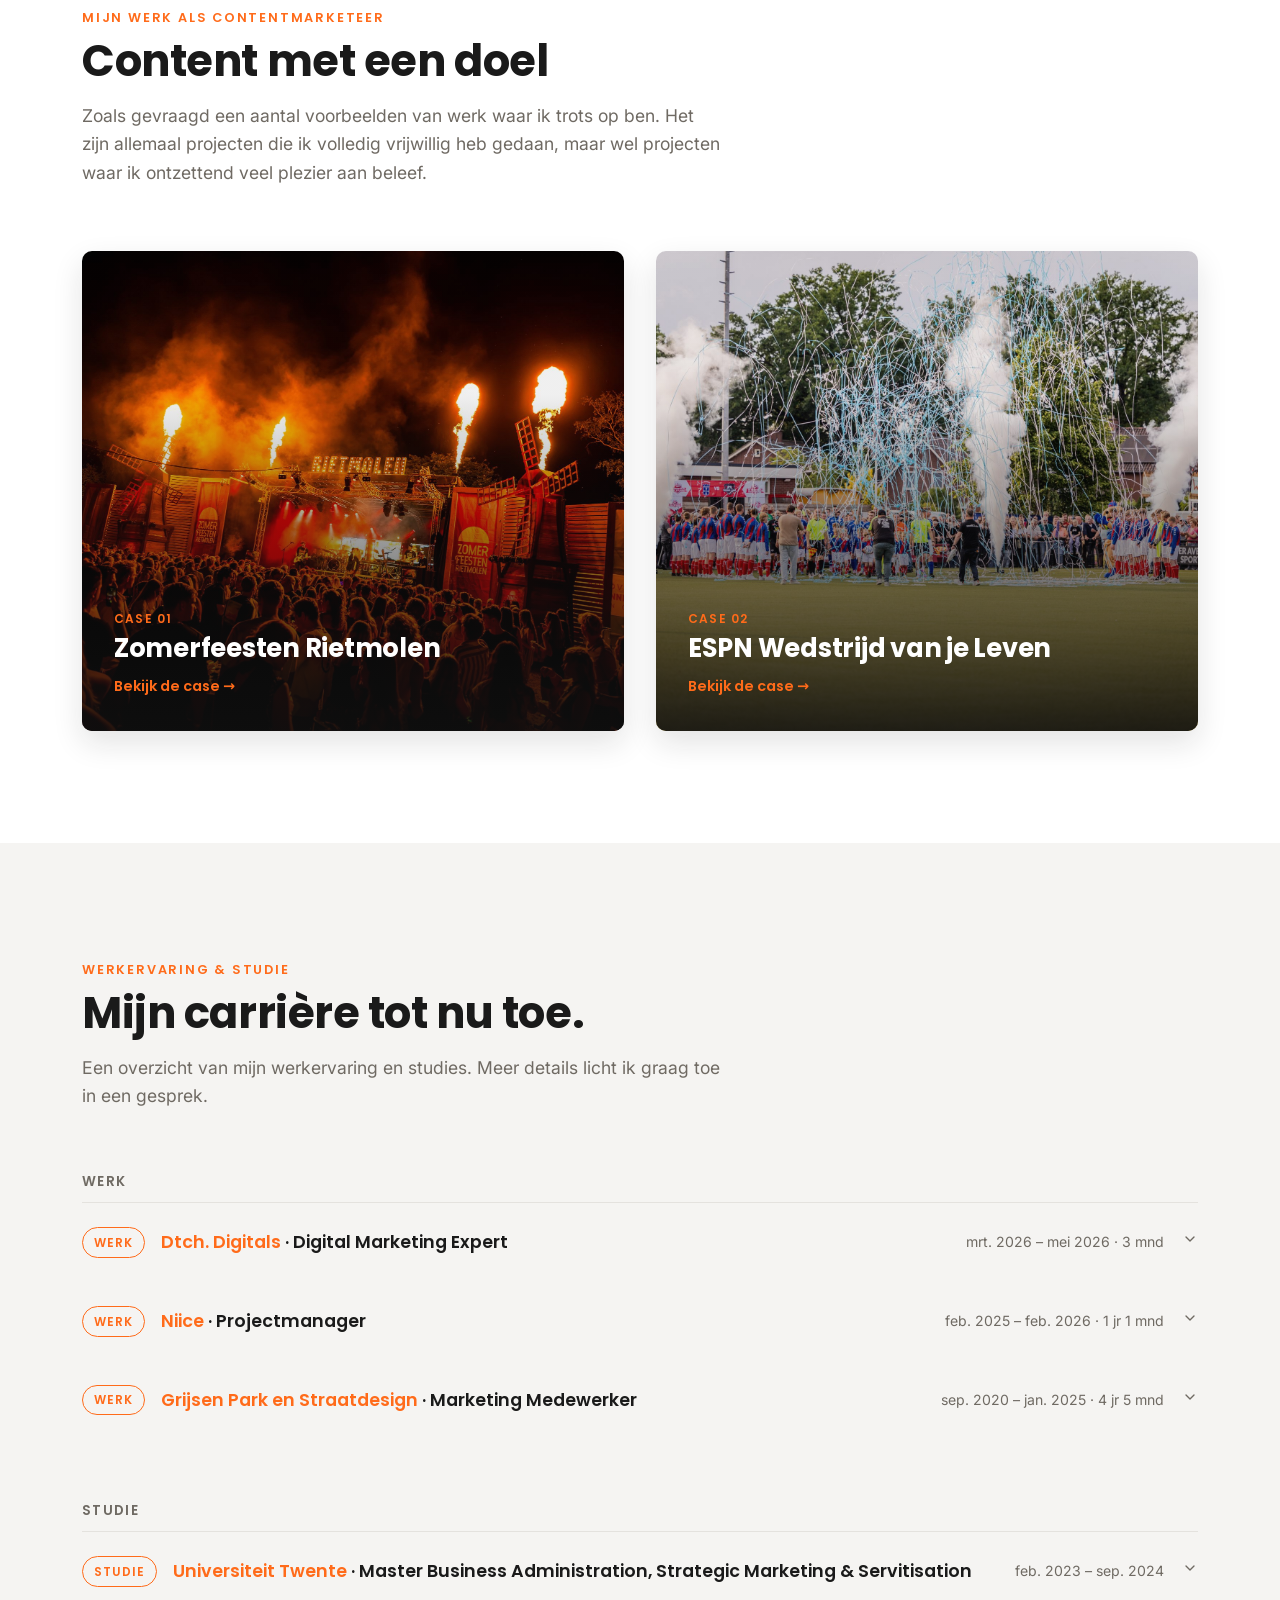
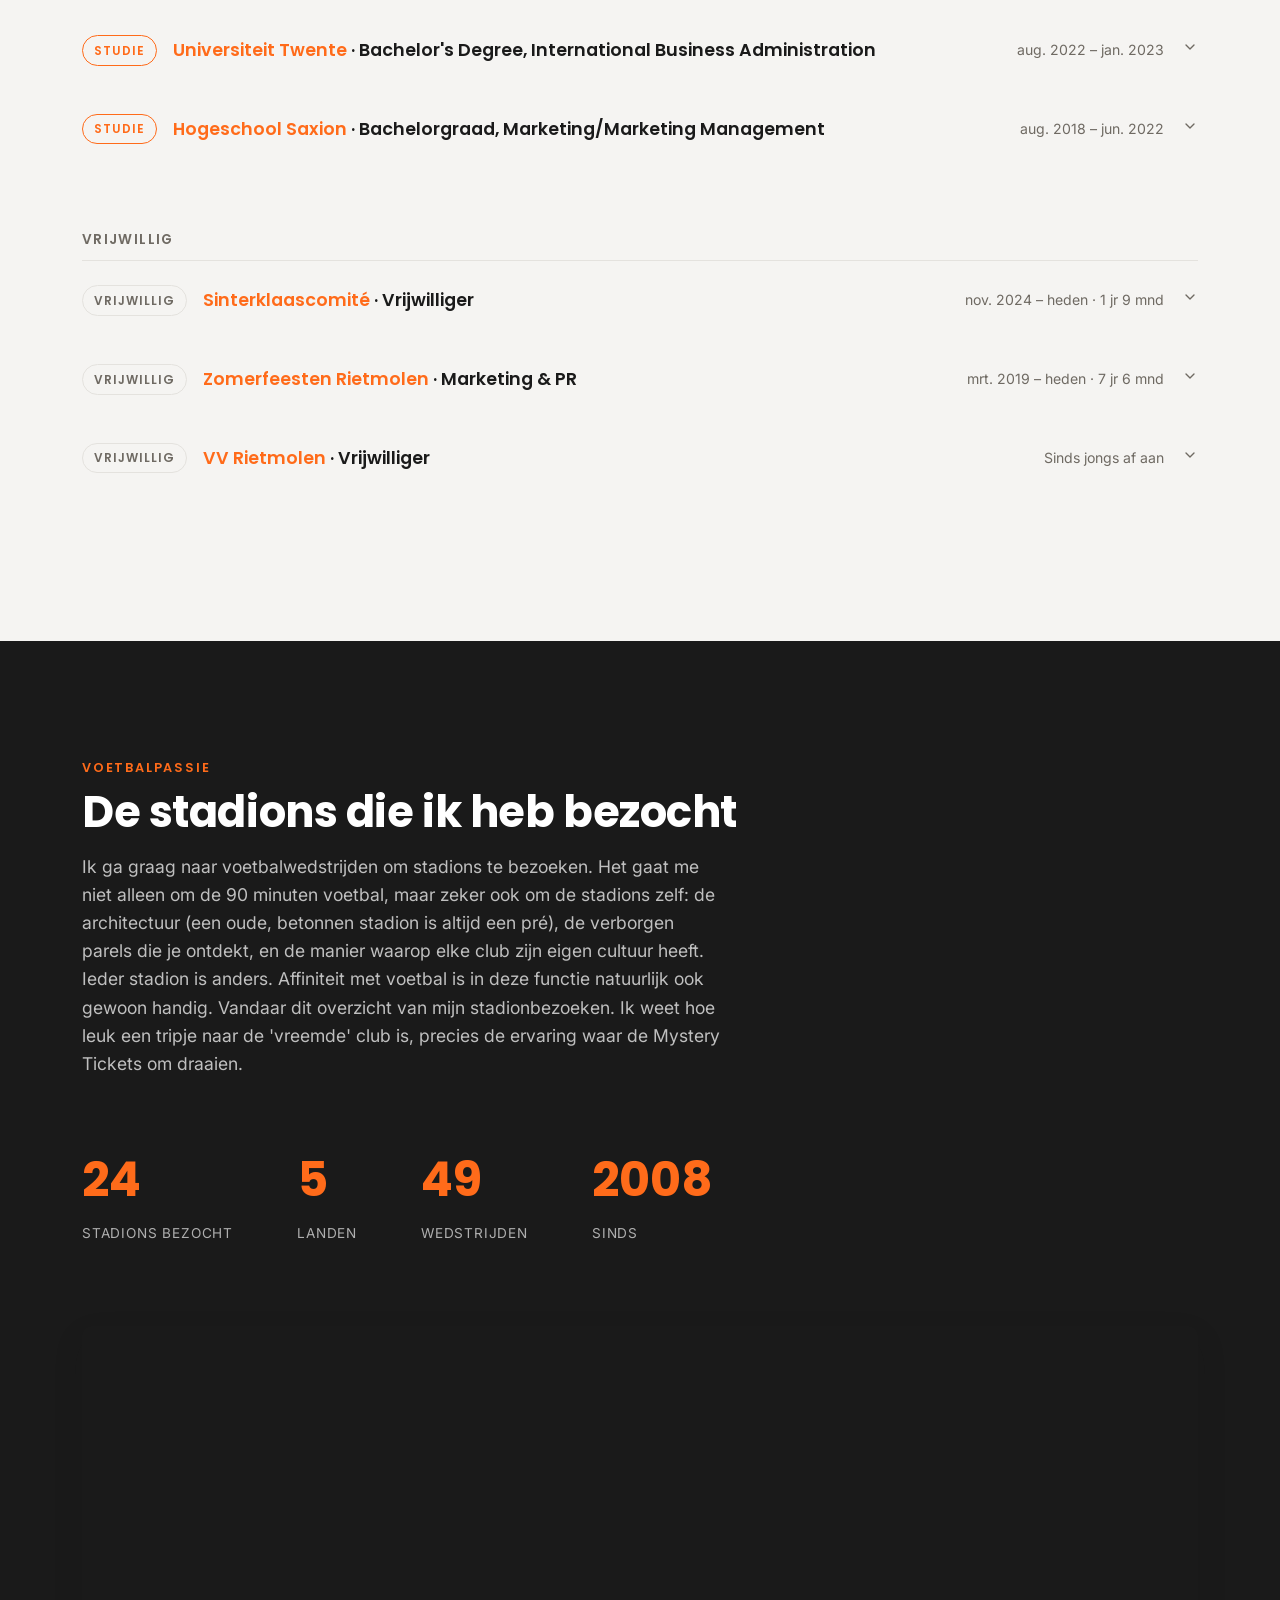
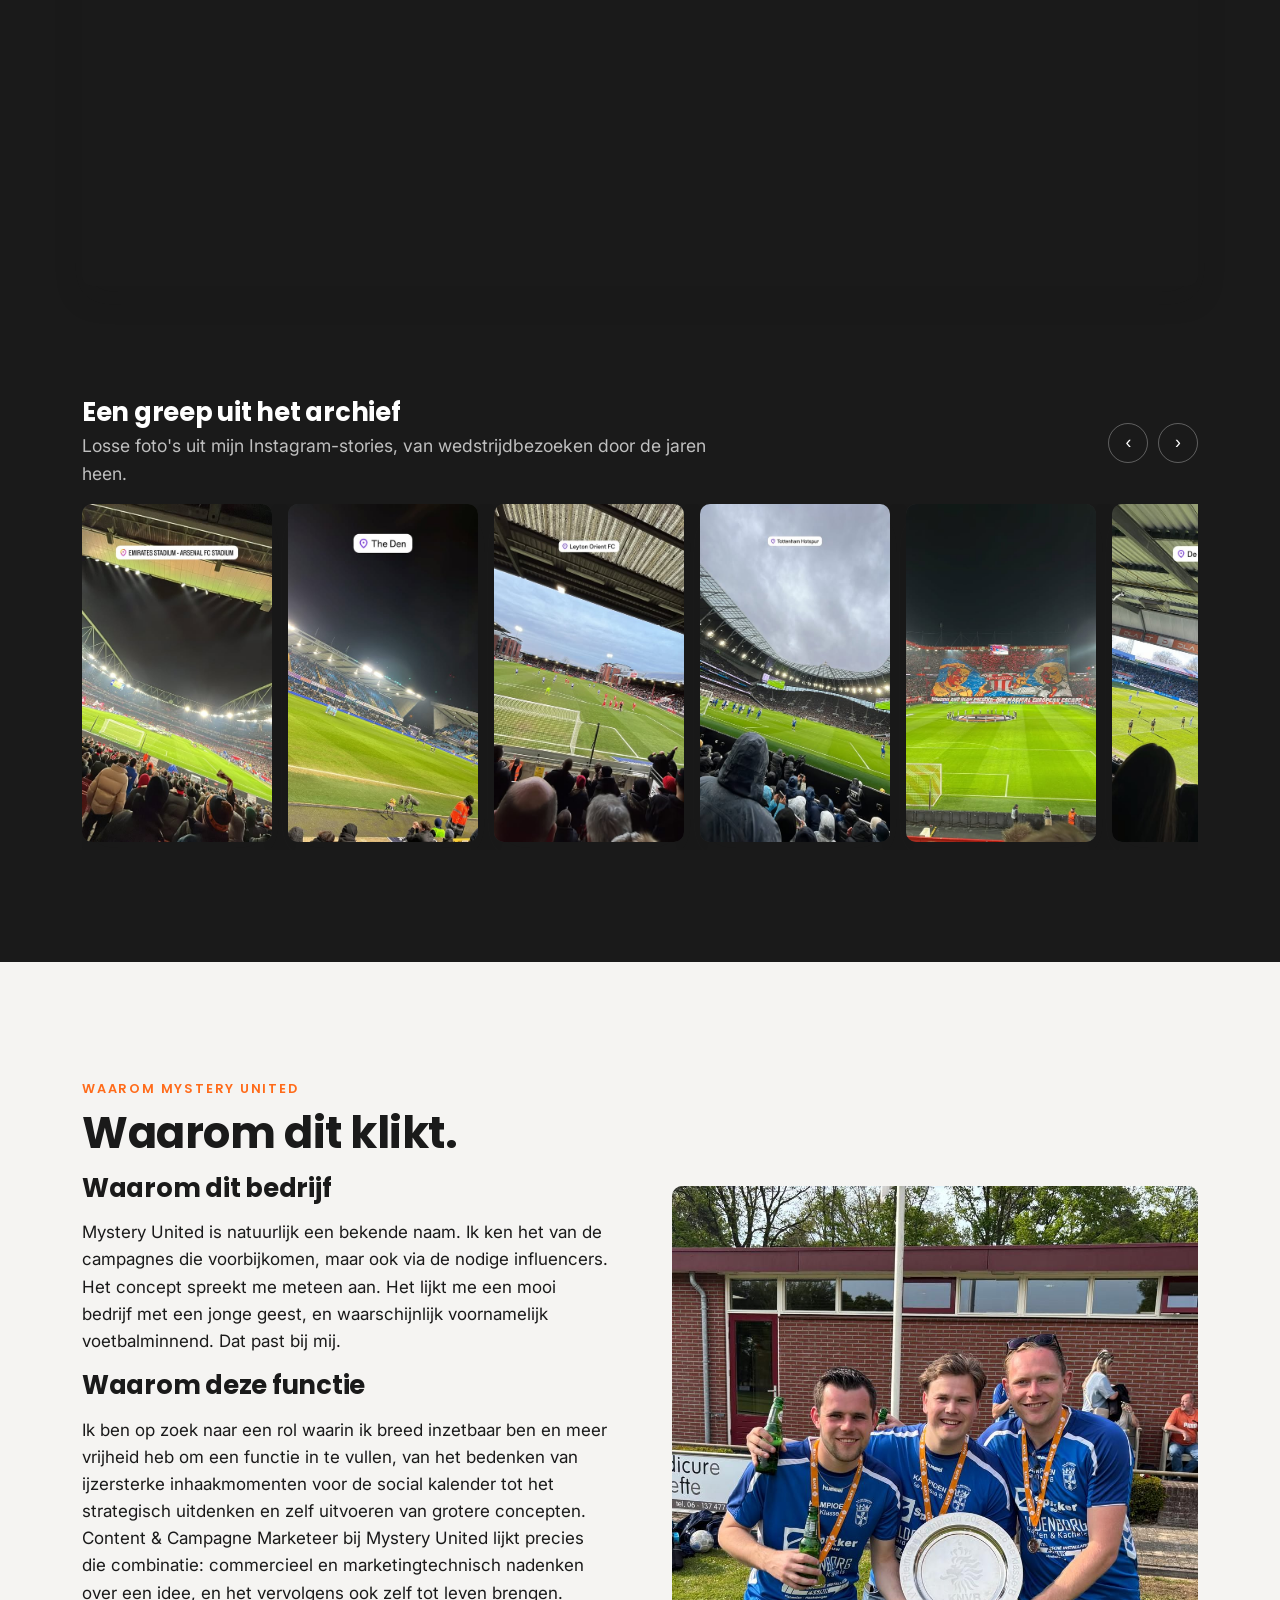
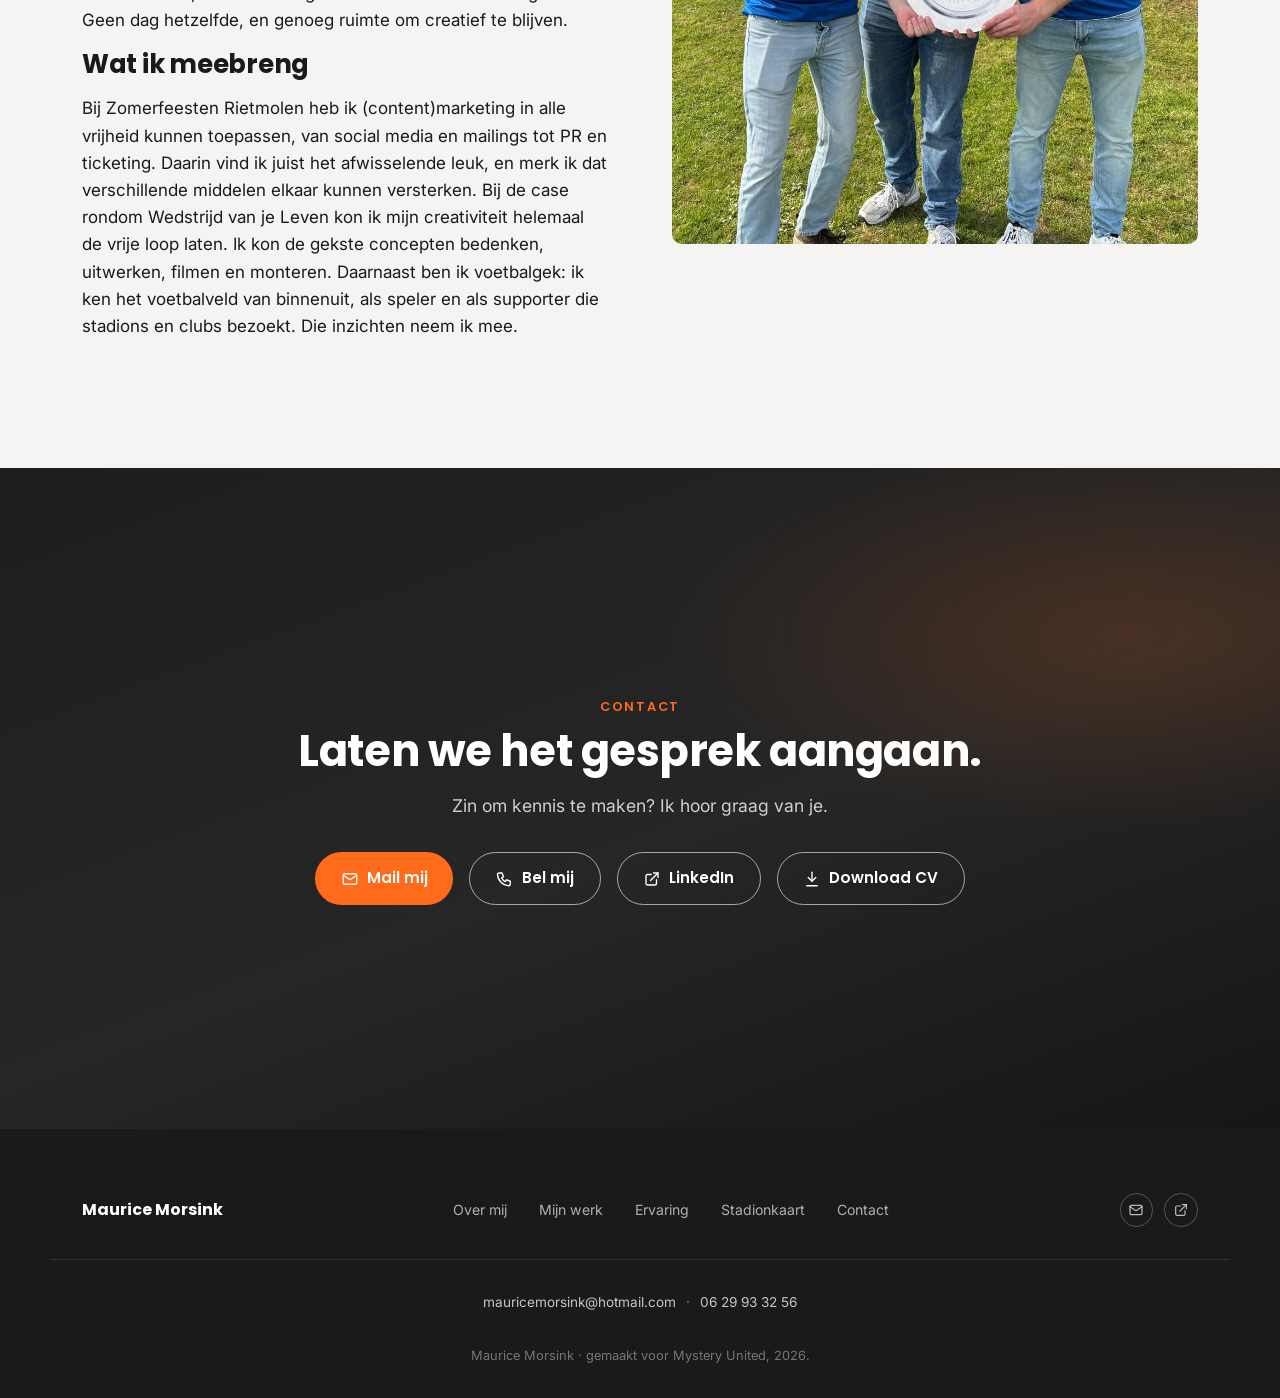
==== commit a013f390: "Ervaring: accordeon toevoegen aan tijdlijn Elke regel wordt native <details>/<summary> (geen extra J" ====
--- a/index.html
+++ b/index.html
@@ -103,86 +103,131 @@
     <h3 class="timeline-group-title" data-reveal>Werk</h3>
     <ul class="timeline-list" data-reveal>
 
-      <li class="timeline-row">
-        <span class="timeline-kind">Werk</span>
-        <span class="timeline-title"><span class="tl-company">Dtch. Digitals</span> · Digital Marketing Expert</span>
-        <span class="timeline-period">mrt. 2026 – mei 2026 · 3 mnd</span>
-        <p class="timeline-desc">Als Digital Marketing Expert beheerde ik Google Ads accounts voor meerdere klanten. Ik zette campagnes op met zoekwoordonderzoek en deed optimalisaties binnen de Ads-accounts van mijn klanten. Ik had mijn eigen klanten en had periodiek contact met hen om de resultaten te bespreken.</p>
-      </li>
-
-      <li class="timeline-row">
-        <span class="timeline-kind">Werk</span>
-        <span class="timeline-title"><span class="tl-company">Niice</span> · Projectmanager</span>
-        <span class="timeline-period">feb. 2025 – feb. 2026 · 1 jr 1 mnd</span>
-        <p class="timeline-desc">Als projectmanager begeleidde ik projecten voor twee teams op de afdeling Design &amp; Technology. Ik stuurde trajecten aan van rebrandings tot het ontwerp en de technische realisatie van websites, zowel no-code als volledig maatwerk gecodeerd, en ook shops zoals Shopify. Ik was het aanspreekpunt voor klanten en zorgde voor de planning en afstemming tussen teams en klant.</p>
-      </li>
-
-      <li class="timeline-row">
-        <span class="timeline-kind">Werk</span>
-        <span class="timeline-title"><span class="tl-company">Grijsen Park en Straatdesign</span> · Marketing Medewerker</span>
-        <span class="timeline-period">sep. 2020 – jan. 2025 · 4 jr 5 mnd</span>
-        <p class="timeline-desc">Naast mijn studie werkte ik hier als Marketing Medewerker, waar ik de marketingmanager ondersteunde met uiteenlopende taken. Ik beheerde social media kanalen en maakte content, waaronder posts schrijven, plannen en fotograferen. Waar mogelijk werkte ik dingen uit voor het marketingbureau. Tijdens mijn stage was ik betrokken bij de ontwikkeling en vulling van de nieuwe website. Ik ben na mijn stage aangebleven tot het einde van mijn masteropleiding.</p>
+      <li>
+        <details class="timeline-row">
+          <summary class="timeline-summary">
+            <span class="timeline-kind">Werk</span>
+            <span class="timeline-title"><span class="tl-company">Dtch. Digitals</span> · Digital Marketing Expert</span>
+            <span class="timeline-period">mrt. 2026 – mei 2026 · 3 mnd</span>
+            <svg class="timeline-chevron" width="16" height="16" viewBox="0 0 24 24" fill="none" stroke="currentColor" stroke-width="2" stroke-linecap="round" stroke-linejoin="round"><path d="M6 9l6 6 6-6"/></svg>
+          </summary>
+          <p class="timeline-desc">Als Digital Marketing Expert beheerde ik Google Ads accounts voor meerdere klanten. Ik zette campagnes op met zoekwoordonderzoek en deed optimalisaties binnen de Ads-accounts van mijn klanten. Ik had mijn eigen klanten en had periodiek contact met hen om de resultaten te bespreken.</p>
+        </details>
+      </li>
+
+      <li>
+        <details class="timeline-row">
+          <summary class="timeline-summary">
+            <span class="timeline-kind">Werk</span>
+            <span class="timeline-title"><span class="tl-company">Niice</span> · Projectmanager</span>
+            <span class="timeline-period">feb. 2025 – feb. 2026 · 1 jr 1 mnd</span>
+            <svg class="timeline-chevron" width="16" height="16" viewBox="0 0 24 24" fill="none" stroke="currentColor" stroke-width="2" stroke-linecap="round" stroke-linejoin="round"><path d="M6 9l6 6 6-6"/></svg>
+          </summary>
+          <p class="timeline-desc">Als projectmanager begeleidde ik projecten voor twee teams op de afdeling Design &amp; Technology. Ik stuurde trajecten aan van rebrandings tot het ontwerp en de technische realisatie van websites, zowel no-code als volledig maatwerk gecodeerd, en ook shops zoals Shopify. Ik was het aanspreekpunt voor klanten en zorgde voor de planning en afstemming tussen teams en klant.</p>
+        </details>
+      </li>
+
+      <li>
+        <details class="timeline-row">
+          <summary class="timeline-summary">
+            <span class="timeline-kind">Werk</span>
+            <span class="timeline-title"><span class="tl-company">Grijsen Park en Straatdesign</span> · Marketing Medewerker</span>
+            <span class="timeline-period">sep. 2020 – jan. 2025 · 4 jr 5 mnd</span>
+            <svg class="timeline-chevron" width="16" height="16" viewBox="0 0 24 24" fill="none" stroke="currentColor" stroke-width="2" stroke-linecap="round" stroke-linejoin="round"><path d="M6 9l6 6 6-6"/></svg>
+          </summary>
+          <p class="timeline-desc">Naast mijn studie werkte ik hier als Marketing Medewerker, waar ik de marketingmanager ondersteunde met uiteenlopende taken. Ik beheerde social media kanalen en maakte content, waaronder posts schrijven, plannen en fotograferen. Waar mogelijk werkte ik dingen uit voor het marketingbureau. Tijdens mijn stage was ik betrokken bij de ontwikkeling en vulling van de nieuwe website. Ik ben na mijn stage aangebleven tot het einde van mijn masteropleiding.</p>
+        </details>
       </li>
     </ul>
 
     <h3 class="timeline-group-title" data-reveal>Studie</h3>
     <ul class="timeline-list" data-reveal>
 
-      <li class="timeline-row">
-        <span class="timeline-kind">Studie</span>
-        <span class="timeline-title"><span class="tl-company">Universiteit Twente</span> · Master Business Administration, Strategic Marketing &amp; Servitisation</span>
-        <span class="timeline-period">feb. 2023 – sep. 2024</span>
-        <div class="timeline-desc">
-          <p>Master gericht op strategische marketing en de verschuiving van producten naar dienstverlening (servitisation). Vakken die ik volgde:</p>
-          <ul>
-            <li>Data Science</li>
-            <li>Business-to-Business Marketing (B2B)</li>
-            <li>Advanced Topics in Digital Marketing</li>
-            <li>Entrepreneurial Leadership &amp; Responsible Organizational Design</li>
-            <li>Global Strategy and Business Development</li>
-            <li>Qualitative Research and Business Skills</li>
-            <li>Quantitative &amp; Design Methods in Business Research</li>
-          </ul>
-        </div>
-      </li>
-
-      <li class="timeline-row">
-        <span class="timeline-kind">Studie</span>
-        <span class="timeline-title"><span class="tl-company">Universiteit Twente</span> · Bachelor's Degree, International Business Administration</span>
-        <span class="timeline-period">aug. 2022 – jan. 2023</span>
-        <p class="timeline-desc">Pre-master Business Administration, ter voorbereiding op de master Strategic Marketing &amp; Servitisation.</p>
-      </li>
-
-      <li class="timeline-row">
-        <span class="timeline-kind">Studie</span>
-        <span class="timeline-title"><span class="tl-company">Hogeschool Saxion</span> · Bachelorgraad, Marketing/Marketing Management</span>
-        <span class="timeline-period">aug. 2018 – jun. 2022</span>
-        <p class="timeline-desc">Bachelor Marketing Management, waarin ik mijn propedeuse behaalde binnen het eerste studiejaar. Ik volgde de minor Digital Business Models &amp; Blockchain.</p>
+      <li>
+        <details class="timeline-row">
+          <summary class="timeline-summary">
+            <span class="timeline-kind">Studie</span>
+            <span class="timeline-title"><span class="tl-company">Universiteit Twente</span> · Master Business Administration, Strategic Marketing &amp; Servitisation</span>
+            <span class="timeline-period">feb. 2023 – sep. 2024</span>
+            <svg class="timeline-chevron" width="16" height="16" viewBox="0 0 24 24" fill="none" stroke="currentColor" stroke-width="2" stroke-linecap="round" stroke-linejoin="round"><path d="M6 9l6 6 6-6"/></svg>
+          </summary>
+          <div class="timeline-desc">
+            <p>Master gericht op strategische marketing en de verschuiving van producten naar dienstverlening (servitisation). Vakken die ik volgde:</p>
+            <ul>
+              <li>Data Science</li>
+              <li>Business-to-Business Marketing (B2B)</li>
+              <li>Advanced Topics in Digital Marketing</li>
+              <li>Entrepreneurial Leadership &amp; Responsible Organizational Design</li>
+              <li>Global Strategy and Business Development</li>
+              <li>Qualitative Research and Business Skills</li>
+              <li>Quantitative &amp; Design Methods in Business Research</li>
+            </ul>
+          </div>
+        </details>
+      </li>
+
+      <li>
+        <details class="timeline-row">
+          <summary class="timeline-summary">
+            <span class="timeline-kind">Studie</span>
+            <span class="timeline-title"><span class="tl-company">Universiteit Twente</span> · Bachelor's Degree, International Business Administration</span>
+            <span class="timeline-period">aug. 2022 – jan. 2023</span>
+            <svg class="timeline-chevron" width="16" height="16" viewBox="0 0 24 24" fill="none" stroke="currentColor" stroke-width="2" stroke-linecap="round" stroke-linejoin="round"><path d="M6 9l6 6 6-6"/></svg>
+          </summary>
+          <p class="timeline-desc">Pre-master Business Administration, ter voorbereiding op de master Strategic Marketing &amp; Servitisation.</p>
+        </details>
+      </li>
+
+      <li>
+        <details class="timeline-row">
+          <summary class="timeline-summary">
+            <span class="timeline-kind">Studie</span>
+            <span class="timeline-title"><span class="tl-company">Hogeschool Saxion</span> · Bachelorgraad, Marketing/Marketing Management</span>
+            <span class="timeline-period">aug. 2018 – jun. 2022</span>
+            <svg class="timeline-chevron" width="16" height="16" viewBox="0 0 24 24" fill="none" stroke="currentColor" stroke-width="2" stroke-linecap="round" stroke-linejoin="round"><path d="M6 9l6 6 6-6"/></svg>
+          </summary>
+          <p class="timeline-desc">Bachelor Marketing Management, waarin ik mijn propedeuse behaalde binnen het eerste studiejaar. Ik volgde de minor Digital Business Models &amp; Blockchain.</p>
+        </details>
       </li>
     </ul>
 
     <h3 class="timeline-group-title" data-reveal>Vrijwillig</h3>
     <ul class="timeline-list" data-reveal>
 
-      <li class="timeline-row">
-        <span class="timeline-kind timeline-kind-volunteer">Vrijwillig</span>
-        <span class="timeline-title"><span class="tl-company">Sinterklaascomité</span> · Vrijwilliger</span>
-        <span class="timeline-period">nov. 2024 – heden · 1 jr 9 mnd</span>
-        <p class="timeline-desc">Binnen het Sinterklaascomité help ik bij het organiseren van het Sinterklaasfeest in Rietmolen. Als presentator praat ik de intocht en het Sinterklaasfeest aan elkaar.</p>
-      </li>
-
-      <li class="timeline-row">
-        <span class="timeline-kind timeline-kind-volunteer">Vrijwillig</span>
-        <span class="timeline-title"><span class="tl-company">Zomerfeesten Rietmolen</span> · Marketing &amp; PR</span>
-        <span class="timeline-period">mrt. 2019 – heden · 7 jr 6 mnd</span>
-        <p class="timeline-desc">Als Marketing &amp; PR-specialist voor Zomerfeesten Rietmolen verzorg ik de volledige marketing en communicatie rondom het festival. Ik creëer en plan social media content, coördineer met het ontwerpbureau over posters en promotiemateriaal, en schrijf mailcampagnes via MailerLite voor ticketverkoop en aankondigingen. Ook onderhoud ik perscontacten voor media coverage in lokale kranten.</p>
-      </li>
-
-      <li class="timeline-row">
-        <span class="timeline-kind timeline-kind-volunteer">Vrijwillig</span>
-        <span class="timeline-title"><span class="tl-company">VV Rietmolen</span> · Vrijwilliger</span>
-        <span class="timeline-period">Sinds jongs af aan</span>
-        <p class="timeline-desc">Bij VV Rietmolen verzorg ik verschillende taken binnen de vereniging. Ik draai sinds jongs af aan bardiensten en ben al meerdere jaren betrokken bij het eerste elftal van VV Rietmolen, eerst als grensrechter en later als video-analist.</p>
+      <li>
+        <details class="timeline-row">
+          <summary class="timeline-summary">
+            <span class="timeline-kind timeline-kind-volunteer">Vrijwillig</span>
+            <span class="timeline-title"><span class="tl-company">Sinterklaascomité</span> · Vrijwilliger</span>
+            <span class="timeline-period">nov. 2024 – heden · 1 jr 9 mnd</span>
+            <svg class="timeline-chevron" width="16" height="16" viewBox="0 0 24 24" fill="none" stroke="currentColor" stroke-width="2" stroke-linecap="round" stroke-linejoin="round"><path d="M6 9l6 6 6-6"/></svg>
+          </summary>
+          <p class="timeline-desc">Binnen het Sinterklaascomité help ik bij het organiseren van het Sinterklaasfeest in Rietmolen. Als presentator praat ik de intocht en het Sinterklaasfeest aan elkaar.</p>
+        </details>
+      </li>
+
+      <li>
+        <details class="timeline-row">
+          <summary class="timeline-summary">
+            <span class="timeline-kind timeline-kind-volunteer">Vrijwillig</span>
+            <span class="timeline-title"><span class="tl-company">Zomerfeesten Rietmolen</span> · Marketing &amp; PR</span>
+            <span class="timeline-period">mrt. 2019 – heden · 7 jr 6 mnd</span>
+            <svg class="timeline-chevron" width="16" height="16" viewBox="0 0 24 24" fill="none" stroke="currentColor" stroke-width="2" stroke-linecap="round" stroke-linejoin="round"><path d="M6 9l6 6 6-6"/></svg>
+          </summary>
+          <p class="timeline-desc">Als Marketing &amp; PR-specialist voor Zomerfeesten Rietmolen verzorg ik de volledige marketing en communicatie rondom het festival. Ik creëer en plan social media content, coördineer met het ontwerpbureau over posters en promotiemateriaal, en schrijf mailcampagnes via MailerLite voor ticketverkoop en aankondigingen. Ook onderhoud ik perscontacten voor media coverage in lokale kranten.</p>
+        </details>
+      </li>
+
+      <li>
+        <details class="timeline-row">
+          <summary class="timeline-summary">
+            <span class="timeline-kind timeline-kind-volunteer">Vrijwillig</span>
+            <span class="timeline-title"><span class="tl-company">VV Rietmolen</span> · Vrijwilliger</span>
+            <span class="timeline-period">Sinds jongs af aan</span>
+            <svg class="timeline-chevron" width="16" height="16" viewBox="0 0 24 24" fill="none" stroke="currentColor" stroke-width="2" stroke-linecap="round" stroke-linejoin="round"><path d="M6 9l6 6 6-6"/></svg>
+          </summary>
+          <p class="timeline-desc">Bij VV Rietmolen verzorg ik verschillende taken binnen de vereniging. Ik draai sinds jongs af aan bardiensten en ben al meerdere jaren betrokken bij het eerste elftal van VV Rietmolen, eerst als grensrechter en later als video-analist.</p>
+        </details>
       </li>
 
     </ul>
--- a/css/styles.css
+++ b/css/styles.css
@@ -377,14 +377,31 @@
   border-top: 1px solid var(--color-line);
 }
 .timeline-row {
+  position: relative;
+  border-bottom: 1px solid var(--color-line);
+}
+.timeline-row:last-child { border-bottom: none; }
+.timeline-summary {
   display: grid;
   grid-template-columns: auto 1fr auto;
   align-items: center;
   gap: var(--gap-sm);
-  padding: 1.5rem 0;
-  border-bottom: 1px solid var(--color-line);
-}
-.timeline-row:last-child { border-bottom: none; }
+  padding: 1.5rem 2.1rem 1.5rem 0;
+  cursor: pointer;
+  list-style: none;
+}
+.timeline-summary::-webkit-details-marker { display: none; }
+.timeline-summary::marker { content: ""; }
+.timeline-chevron {
+  position: absolute;
+  top: 1.75rem;
+  right: 0;
+  color: var(--color-muted);
+  transition: transform 0.25s ease;
+  pointer-events: none;
+}
+.timeline-row[open] .timeline-chevron { transform: rotate(180deg); }
+.timeline-row[open] .timeline-summary { padding-bottom: 0.75rem; }
 .timeline-kind {
   font-family: var(--font-head);
   font-size: 0.75rem;
@@ -414,11 +431,11 @@
   white-space: nowrap;
 }
 .timeline-desc {
-  grid-column: 1 / -1;
   color: var(--color-muted);
   font-size: 0.92rem;
   line-height: 1.55;
-  margin: 0.5rem 0 0;
+  margin: 0;
+  padding-bottom: 1.5rem;
 }
 .timeline-desc ul {
   margin: 0.5rem 0 0;
@@ -426,7 +443,7 @@
 }
 .timeline-desc li { margin-bottom: 0.2rem; }
 @media (max-width: 640px) {
-  .timeline-row { grid-template-columns: 1fr; row-gap: 0.4rem; }
+  .timeline-summary { grid-template-columns: 1fr; row-gap: 0.4rem; padding-right: 1.8rem; }
   .timeline-kind, .timeline-period { justify-self: start; }
 }
 
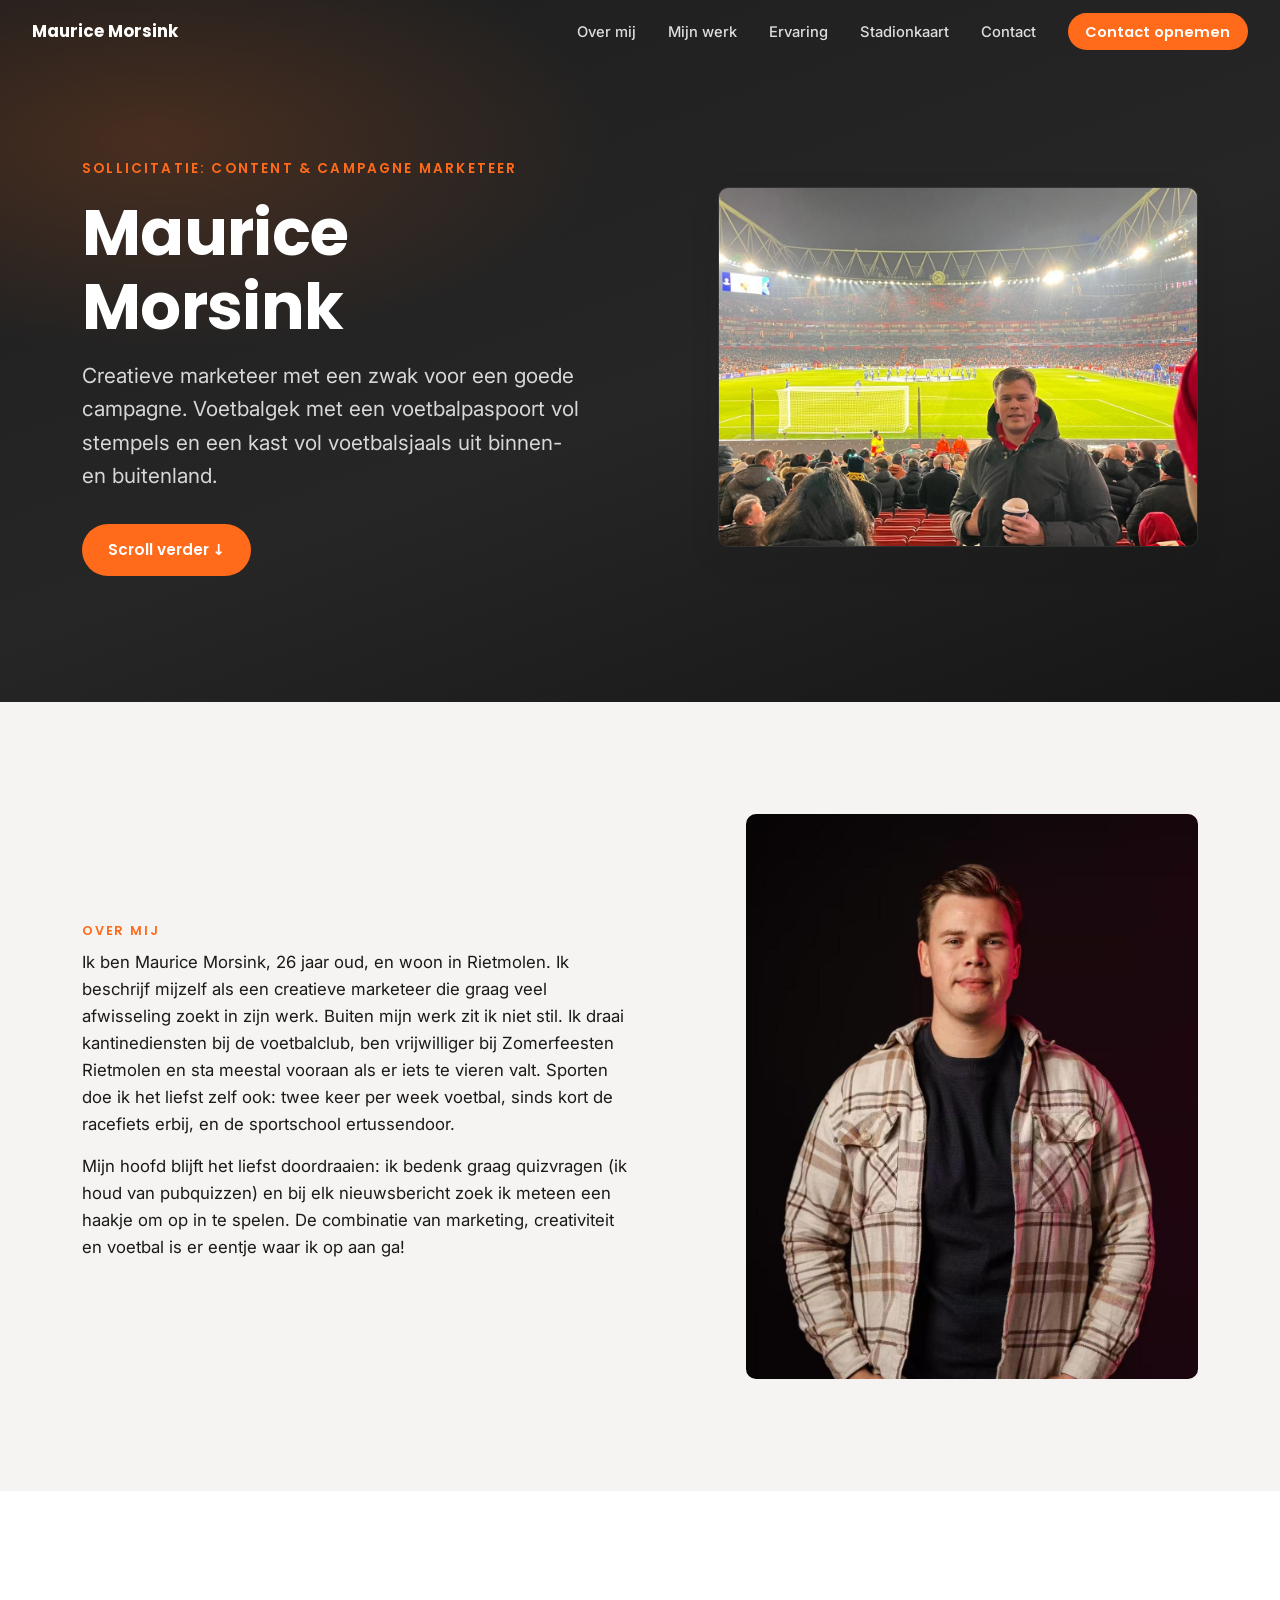
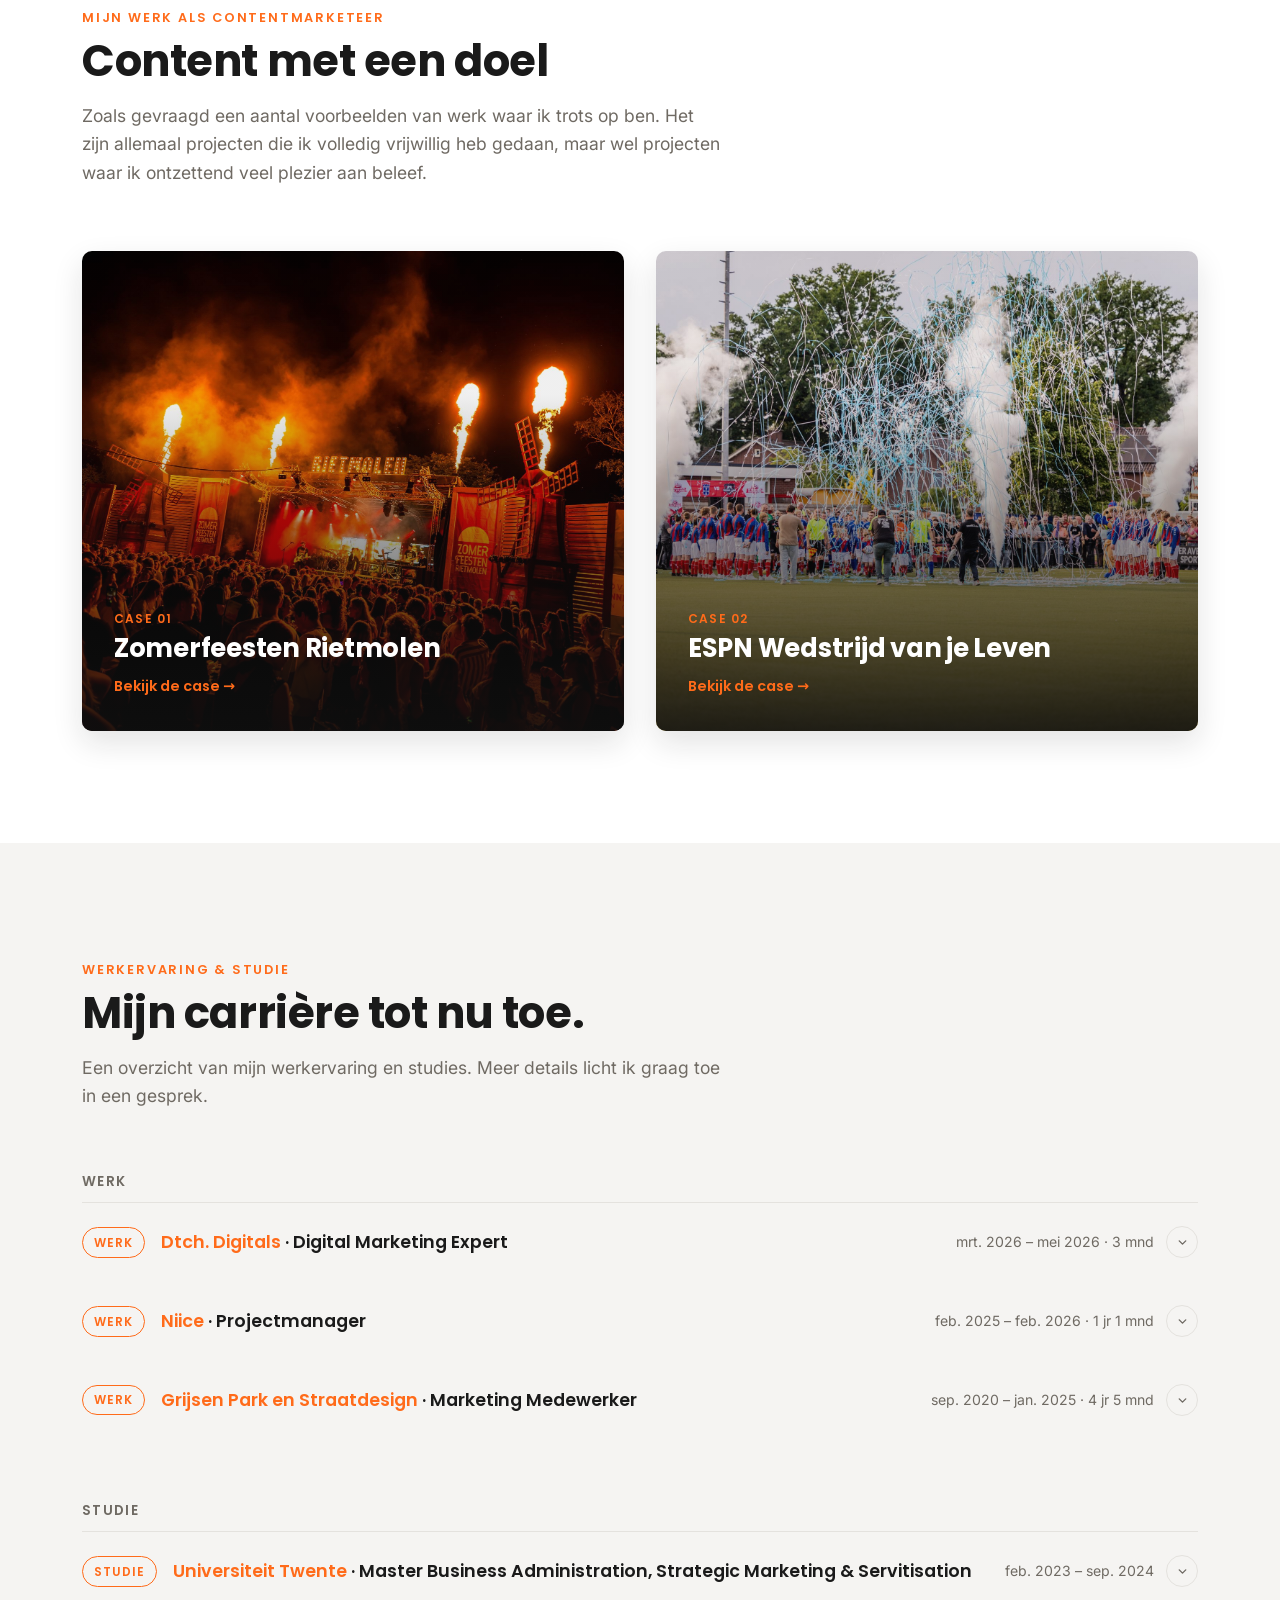
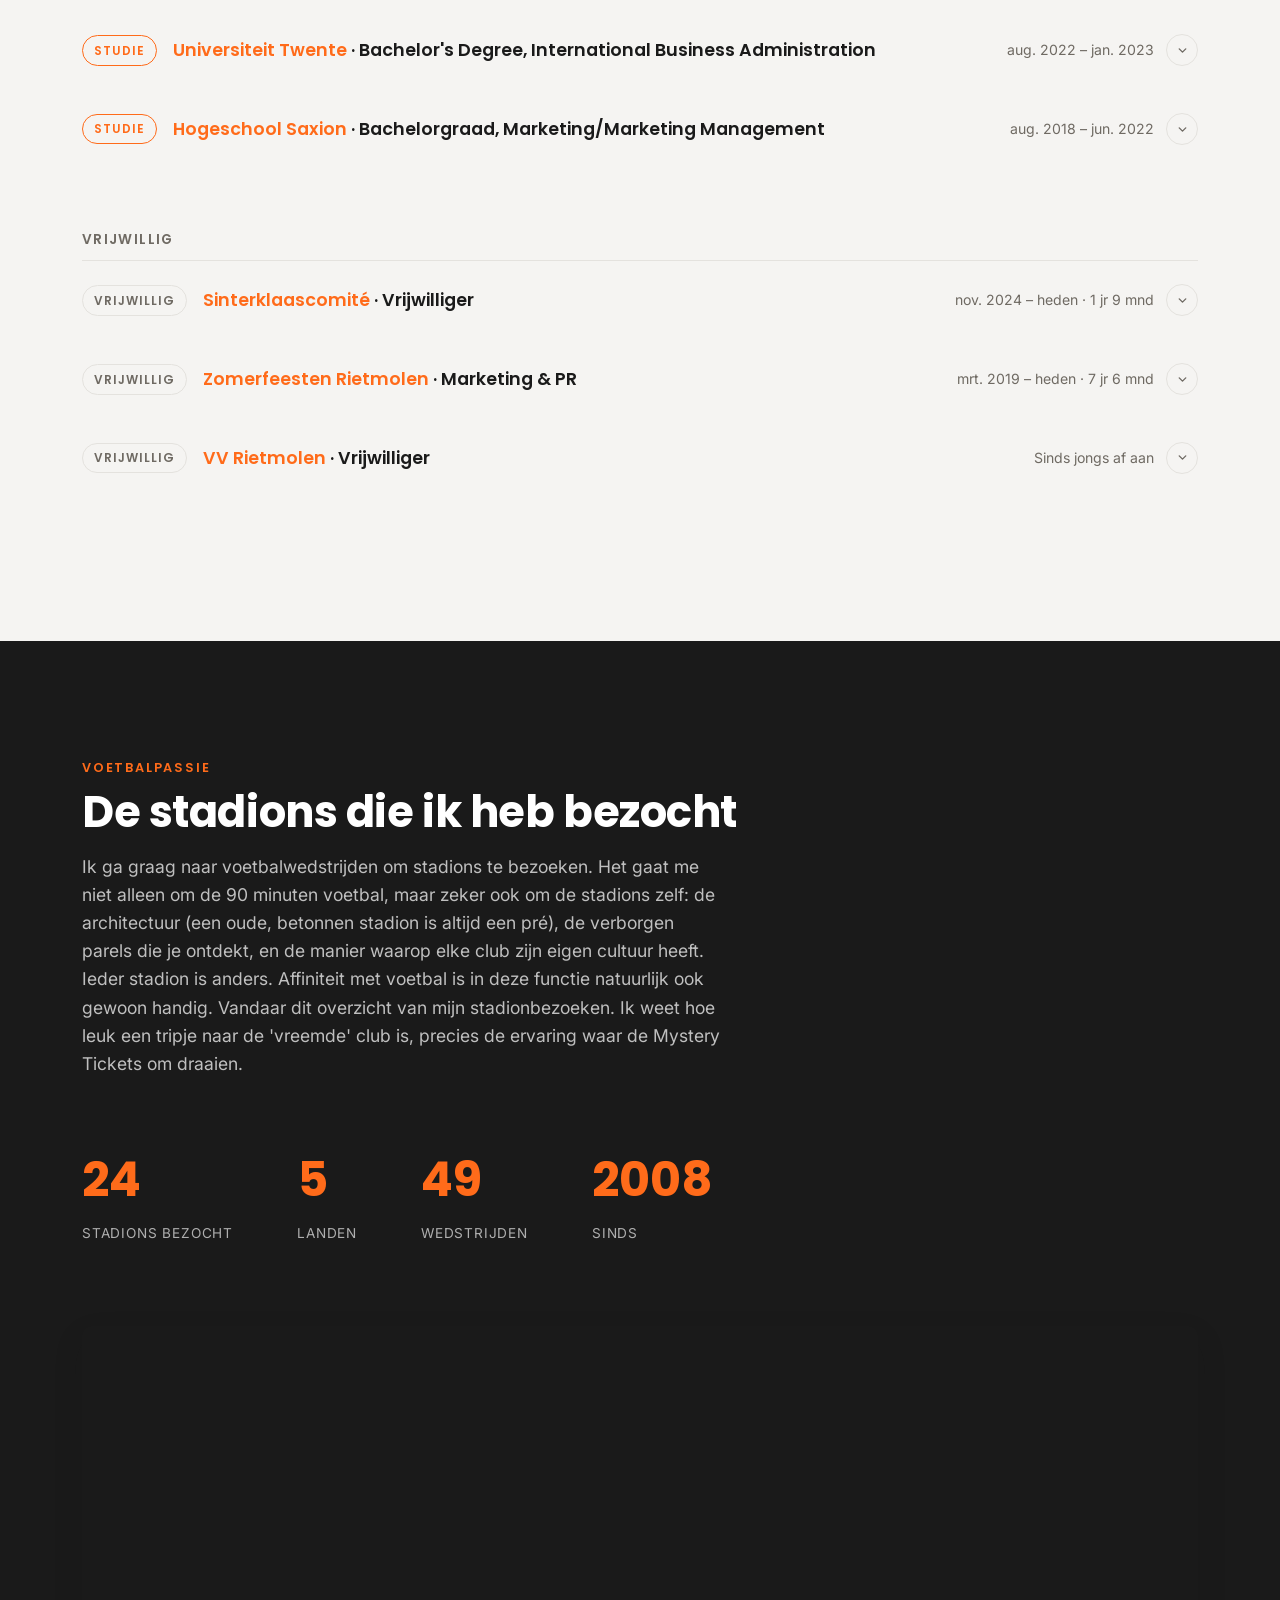
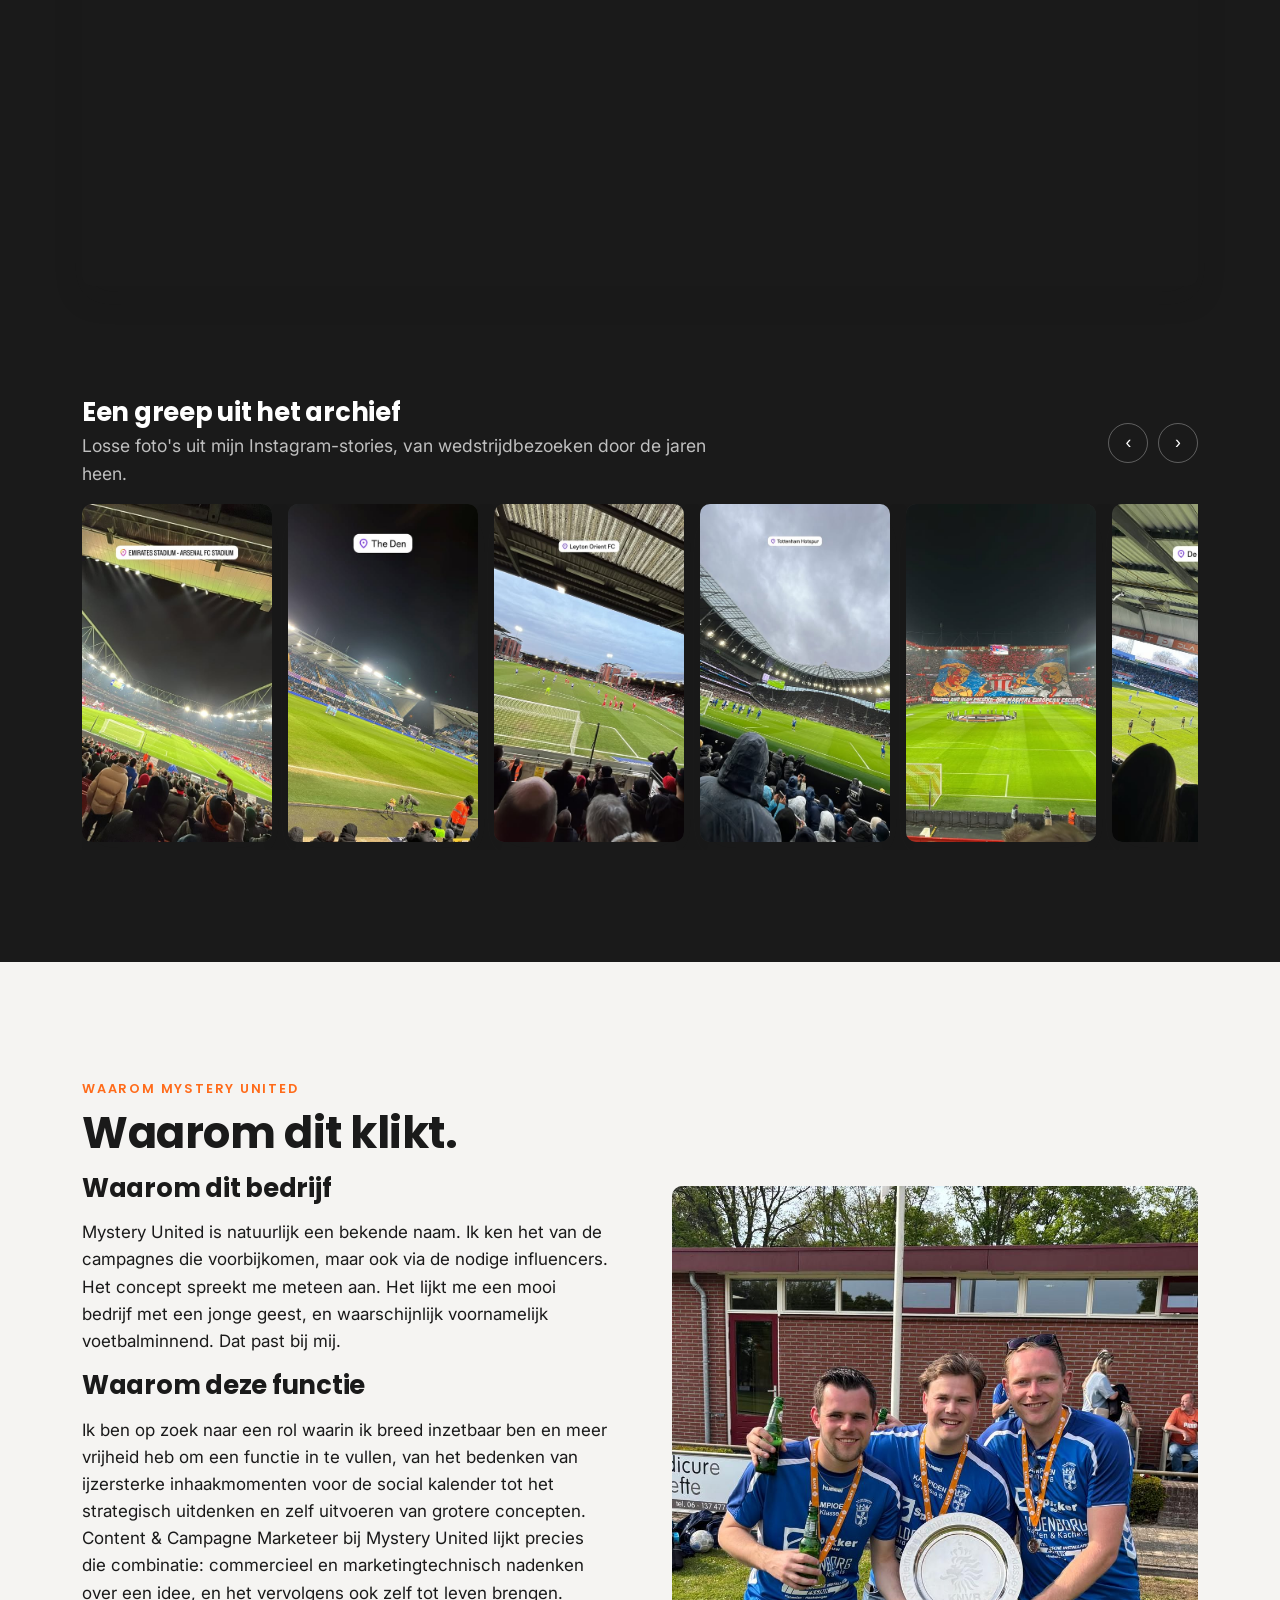
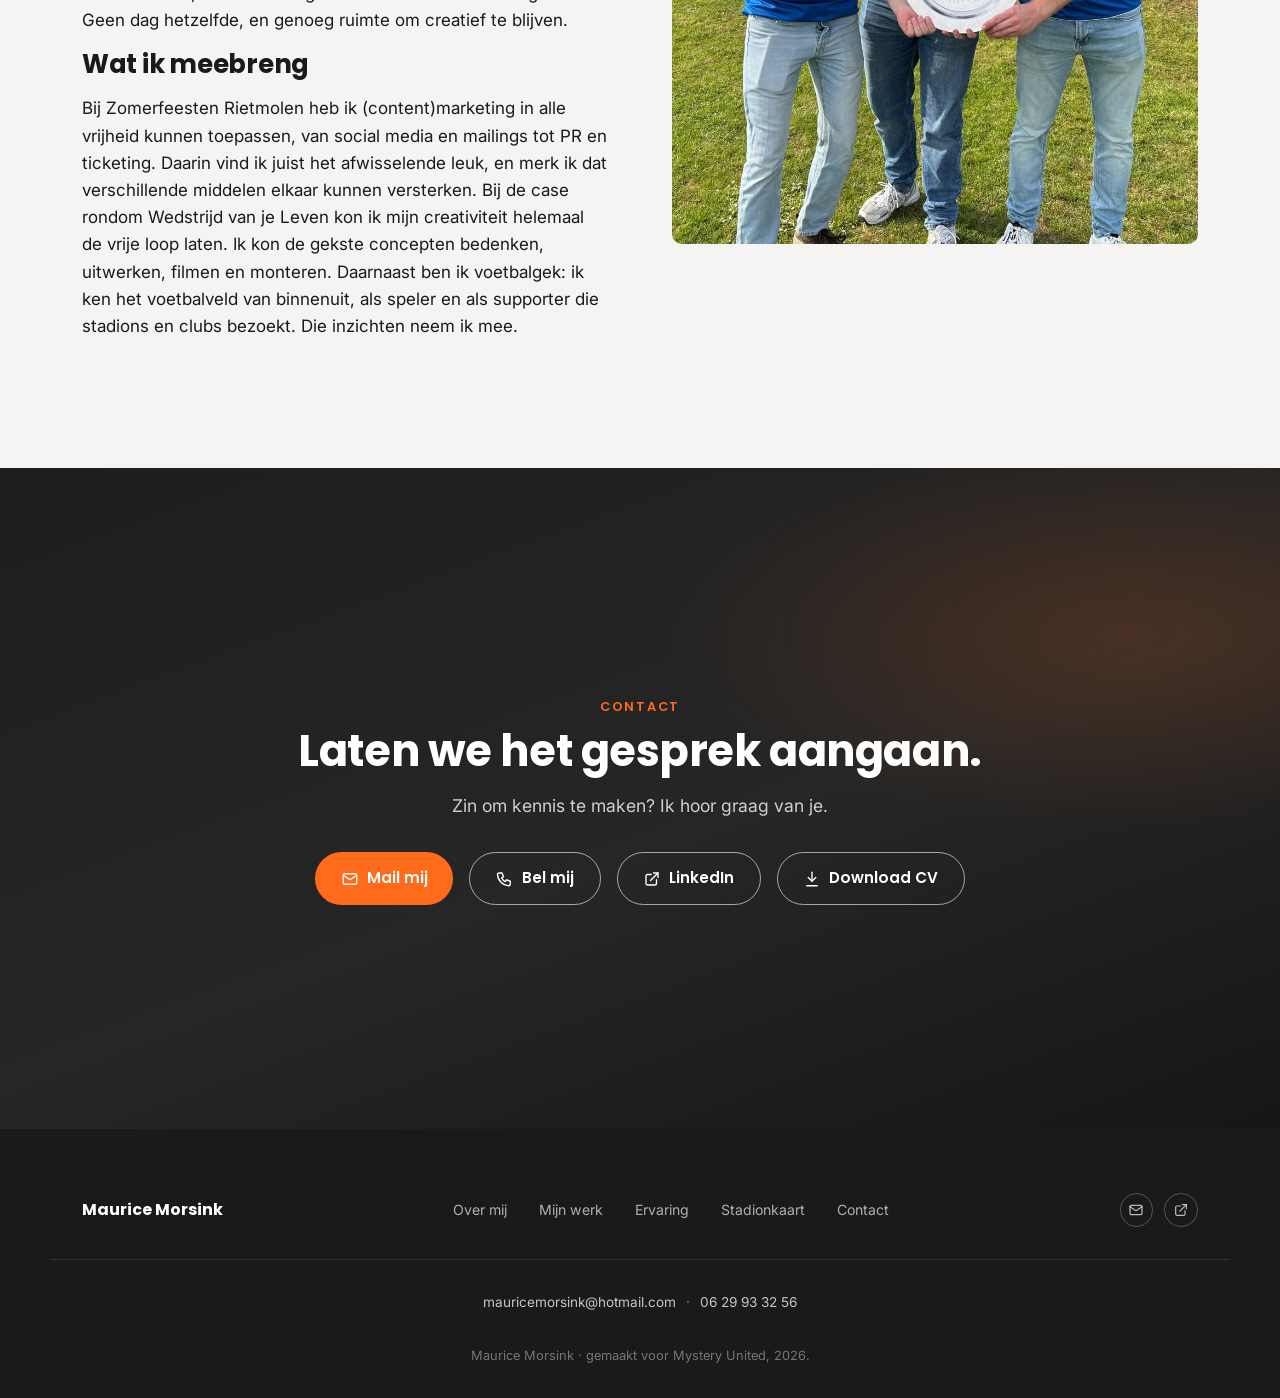
==== commit fbc531b4: "Ervaring: duidelijkere scheiding tussen regels + herkenbaardere accordeon-knop Scheidingslijn tussen" ====
--- a/index.html
+++ b/index.html
@@ -109,7 +109,9 @@
             <span class="timeline-kind">Werk</span>
             <span class="timeline-title"><span class="tl-company">Dtch. Digitals</span> · Digital Marketing Expert</span>
             <span class="timeline-period">mrt. 2026 – mei 2026 · 3 mnd</span>
-            <svg class="timeline-chevron" width="16" height="16" viewBox="0 0 24 24" fill="none" stroke="currentColor" stroke-width="2" stroke-linecap="round" stroke-linejoin="round"><path d="M6 9l6 6 6-6"/></svg>
+            <span class="timeline-chevron" aria-hidden="true">
+              <svg width="13" height="13" viewBox="0 0 24 24" fill="none" stroke="currentColor" stroke-width="2.6" stroke-linecap="round" stroke-linejoin="round"><path d="M6 9l6 6 6-6"/></svg>
+            </span>
           </summary>
           <p class="timeline-desc">Als Digital Marketing Expert beheerde ik Google Ads accounts voor meerdere klanten. Ik zette campagnes op met zoekwoordonderzoek en deed optimalisaties binnen de Ads-accounts van mijn klanten. Ik had mijn eigen klanten en had periodiek contact met hen om de resultaten te bespreken.</p>
         </details>
@@ -121,7 +123,9 @@
             <span class="timeline-kind">Werk</span>
             <span class="timeline-title"><span class="tl-company">Niice</span> · Projectmanager</span>
             <span class="timeline-period">feb. 2025 – feb. 2026 · 1 jr 1 mnd</span>
-            <svg class="timeline-chevron" width="16" height="16" viewBox="0 0 24 24" fill="none" stroke="currentColor" stroke-width="2" stroke-linecap="round" stroke-linejoin="round"><path d="M6 9l6 6 6-6"/></svg>
+            <span class="timeline-chevron" aria-hidden="true">
+              <svg width="13" height="13" viewBox="0 0 24 24" fill="none" stroke="currentColor" stroke-width="2.6" stroke-linecap="round" stroke-linejoin="round"><path d="M6 9l6 6 6-6"/></svg>
+            </span>
           </summary>
           <p class="timeline-desc">Als projectmanager begeleidde ik projecten voor twee teams op de afdeling Design &amp; Technology. Ik stuurde trajecten aan van rebrandings tot het ontwerp en de technische realisatie van websites, zowel no-code als volledig maatwerk gecodeerd, en ook shops zoals Shopify. Ik was het aanspreekpunt voor klanten en zorgde voor de planning en afstemming tussen teams en klant.</p>
         </details>
@@ -133,7 +137,9 @@
             <span class="timeline-kind">Werk</span>
             <span class="timeline-title"><span class="tl-company">Grijsen Park en Straatdesign</span> · Marketing Medewerker</span>
             <span class="timeline-period">sep. 2020 – jan. 2025 · 4 jr 5 mnd</span>
-            <svg class="timeline-chevron" width="16" height="16" viewBox="0 0 24 24" fill="none" stroke="currentColor" stroke-width="2" stroke-linecap="round" stroke-linejoin="round"><path d="M6 9l6 6 6-6"/></svg>
+            <span class="timeline-chevron" aria-hidden="true">
+              <svg width="13" height="13" viewBox="0 0 24 24" fill="none" stroke="currentColor" stroke-width="2.6" stroke-linecap="round" stroke-linejoin="round"><path d="M6 9l6 6 6-6"/></svg>
+            </span>
           </summary>
           <p class="timeline-desc">Naast mijn studie werkte ik hier als Marketing Medewerker, waar ik de marketingmanager ondersteunde met uiteenlopende taken. Ik beheerde social media kanalen en maakte content, waaronder posts schrijven, plannen en fotograferen. Waar mogelijk werkte ik dingen uit voor het marketingbureau. Tijdens mijn stage was ik betrokken bij de ontwikkeling en vulling van de nieuwe website. Ik ben na mijn stage aangebleven tot het einde van mijn masteropleiding.</p>
         </details>
@@ -149,7 +155,9 @@
             <span class="timeline-kind">Studie</span>
             <span class="timeline-title"><span class="tl-company">Universiteit Twente</span> · Master Business Administration, Strategic Marketing &amp; Servitisation</span>
             <span class="timeline-period">feb. 2023 – sep. 2024</span>
-            <svg class="timeline-chevron" width="16" height="16" viewBox="0 0 24 24" fill="none" stroke="currentColor" stroke-width="2" stroke-linecap="round" stroke-linejoin="round"><path d="M6 9l6 6 6-6"/></svg>
+            <span class="timeline-chevron" aria-hidden="true">
+              <svg width="13" height="13" viewBox="0 0 24 24" fill="none" stroke="currentColor" stroke-width="2.6" stroke-linecap="round" stroke-linejoin="round"><path d="M6 9l6 6 6-6"/></svg>
+            </span>
           </summary>
           <div class="timeline-desc">
             <p>Master gericht op strategische marketing en de verschuiving van producten naar dienstverlening (servitisation). Vakken die ik volgde:</p>
@@ -172,7 +180,9 @@
             <span class="timeline-kind">Studie</span>
             <span class="timeline-title"><span class="tl-company">Universiteit Twente</span> · Bachelor's Degree, International Business Administration</span>
             <span class="timeline-period">aug. 2022 – jan. 2023</span>
-            <svg class="timeline-chevron" width="16" height="16" viewBox="0 0 24 24" fill="none" stroke="currentColor" stroke-width="2" stroke-linecap="round" stroke-linejoin="round"><path d="M6 9l6 6 6-6"/></svg>
+            <span class="timeline-chevron" aria-hidden="true">
+              <svg width="13" height="13" viewBox="0 0 24 24" fill="none" stroke="currentColor" stroke-width="2.6" stroke-linecap="round" stroke-linejoin="round"><path d="M6 9l6 6 6-6"/></svg>
+            </span>
           </summary>
           <p class="timeline-desc">Pre-master Business Administration, ter voorbereiding op de master Strategic Marketing &amp; Servitisation.</p>
         </details>
@@ -184,7 +194,9 @@
             <span class="timeline-kind">Studie</span>
             <span class="timeline-title"><span class="tl-company">Hogeschool Saxion</span> · Bachelorgraad, Marketing/Marketing Management</span>
             <span class="timeline-period">aug. 2018 – jun. 2022</span>
-            <svg class="timeline-chevron" width="16" height="16" viewBox="0 0 24 24" fill="none" stroke="currentColor" stroke-width="2" stroke-linecap="round" stroke-linejoin="round"><path d="M6 9l6 6 6-6"/></svg>
+            <span class="timeline-chevron" aria-hidden="true">
+              <svg width="13" height="13" viewBox="0 0 24 24" fill="none" stroke="currentColor" stroke-width="2.6" stroke-linecap="round" stroke-linejoin="round"><path d="M6 9l6 6 6-6"/></svg>
+            </span>
           </summary>
           <p class="timeline-desc">Bachelor Marketing Management, waarin ik mijn propedeuse behaalde binnen het eerste studiejaar. Ik volgde de minor Digital Business Models &amp; Blockchain.</p>
         </details>
@@ -200,7 +212,9 @@
             <span class="timeline-kind timeline-kind-volunteer">Vrijwillig</span>
             <span class="timeline-title"><span class="tl-company">Sinterklaascomité</span> · Vrijwilliger</span>
             <span class="timeline-period">nov. 2024 – heden · 1 jr 9 mnd</span>
-            <svg class="timeline-chevron" width="16" height="16" viewBox="0 0 24 24" fill="none" stroke="currentColor" stroke-width="2" stroke-linecap="round" stroke-linejoin="round"><path d="M6 9l6 6 6-6"/></svg>
+            <span class="timeline-chevron" aria-hidden="true">
+              <svg width="13" height="13" viewBox="0 0 24 24" fill="none" stroke="currentColor" stroke-width="2.6" stroke-linecap="round" stroke-linejoin="round"><path d="M6 9l6 6 6-6"/></svg>
+            </span>
           </summary>
           <p class="timeline-desc">Binnen het Sinterklaascomité help ik bij het organiseren van het Sinterklaasfeest in Rietmolen. Als presentator praat ik de intocht en het Sinterklaasfeest aan elkaar.</p>
         </details>
@@ -212,7 +226,9 @@
             <span class="timeline-kind timeline-kind-volunteer">Vrijwillig</span>
             <span class="timeline-title"><span class="tl-company">Zomerfeesten Rietmolen</span> · Marketing &amp; PR</span>
             <span class="timeline-period">mrt. 2019 – heden · 7 jr 6 mnd</span>
-            <svg class="timeline-chevron" width="16" height="16" viewBox="0 0 24 24" fill="none" stroke="currentColor" stroke-width="2" stroke-linecap="round" stroke-linejoin="round"><path d="M6 9l6 6 6-6"/></svg>
+            <span class="timeline-chevron" aria-hidden="true">
+              <svg width="13" height="13" viewBox="0 0 24 24" fill="none" stroke="currentColor" stroke-width="2.6" stroke-linecap="round" stroke-linejoin="round"><path d="M6 9l6 6 6-6"/></svg>
+            </span>
           </summary>
           <p class="timeline-desc">Als Marketing &amp; PR-specialist voor Zomerfeesten Rietmolen verzorg ik de volledige marketing en communicatie rondom het festival. Ik creëer en plan social media content, coördineer met het ontwerpbureau over posters en promotiemateriaal, en schrijf mailcampagnes via MailerLite voor ticketverkoop en aankondigingen. Ook onderhoud ik perscontacten voor media coverage in lokale kranten.</p>
         </details>
@@ -224,7 +240,9 @@
             <span class="timeline-kind timeline-kind-volunteer">Vrijwillig</span>
             <span class="timeline-title"><span class="tl-company">VV Rietmolen</span> · Vrijwilliger</span>
             <span class="timeline-period">Sinds jongs af aan</span>
-            <svg class="timeline-chevron" width="16" height="16" viewBox="0 0 24 24" fill="none" stroke="currentColor" stroke-width="2" stroke-linecap="round" stroke-linejoin="round"><path d="M6 9l6 6 6-6"/></svg>
+            <span class="timeline-chevron" aria-hidden="true">
+              <svg width="13" height="13" viewBox="0 0 24 24" fill="none" stroke="currentColor" stroke-width="2.6" stroke-linecap="round" stroke-linejoin="round"><path d="M6 9l6 6 6-6"/></svg>
+            </span>
           </summary>
           <p class="timeline-desc">Bij VV Rietmolen verzorg ik verschillende taken binnen de vereniging. Ik draai sinds jongs af aan bardiensten en ben al meerdere jaren betrokken bij het eerste elftal van VV Rietmolen, eerst als grensrechter en later als video-analist.</p>
         </details>
--- a/css/styles.css
+++ b/css/styles.css
@@ -377,30 +377,46 @@
   border-top: 1px solid var(--color-line);
 }
 .timeline-row {
-  position: relative;
-  border-bottom: 1px solid var(--color-line);
+  border-bottom: 1px solid #d7d3cb;
 }
 .timeline-row:last-child { border-bottom: none; }
 .timeline-summary {
+  position: relative;
   display: grid;
   grid-template-columns: auto 1fr auto;
   align-items: center;
   gap: var(--gap-sm);
-  padding: 1.5rem 2.1rem 1.5rem 0;
+  padding: 1.5rem 2.75rem 1.5rem 0;
   cursor: pointer;
   list-style: none;
-}
+  transition: background 0.2s ease;
+}
+.timeline-summary:hover { background: rgba(26,26,26,0.02); }
 .timeline-summary::-webkit-details-marker { display: none; }
 .timeline-summary::marker { content: ""; }
 .timeline-chevron {
   position: absolute;
-  top: 1.75rem;
+  top: 50%;
   right: 0;
+  transform: translateY(-50%);
+  width: 2rem;
+  height: 2rem;
+  display: flex;
+  align-items: center;
+  justify-content: center;
+  border-radius: 50%;
+  border: 1px solid var(--color-line);
   color: var(--color-muted);
-  transition: transform 0.25s ease;
+  transition: transform 0.25s ease, border-color 0.2s ease, color 0.2s ease, background 0.2s ease;
   pointer-events: none;
 }
-.timeline-row[open] .timeline-chevron { transform: rotate(180deg); }
+.timeline-summary:hover .timeline-chevron { border-color: var(--color-orange); color: var(--color-orange); }
+.timeline-row[open] .timeline-chevron {
+  transform: translateY(-50%) rotate(180deg);
+  background: var(--color-orange);
+  border-color: var(--color-orange);
+  color: #fff;
+}
 .timeline-row[open] .timeline-summary { padding-bottom: 0.75rem; }
 .timeline-kind {
   font-family: var(--font-head);
@@ -443,7 +459,7 @@
 }
 .timeline-desc li { margin-bottom: 0.2rem; }
 @media (max-width: 640px) {
-  .timeline-summary { grid-template-columns: 1fr; row-gap: 0.4rem; padding-right: 1.8rem; }
+  .timeline-summary { grid-template-columns: 1fr; row-gap: 0.4rem; padding-right: 2.5rem; }
   .timeline-kind, .timeline-period { justify-self: start; }
 }
 
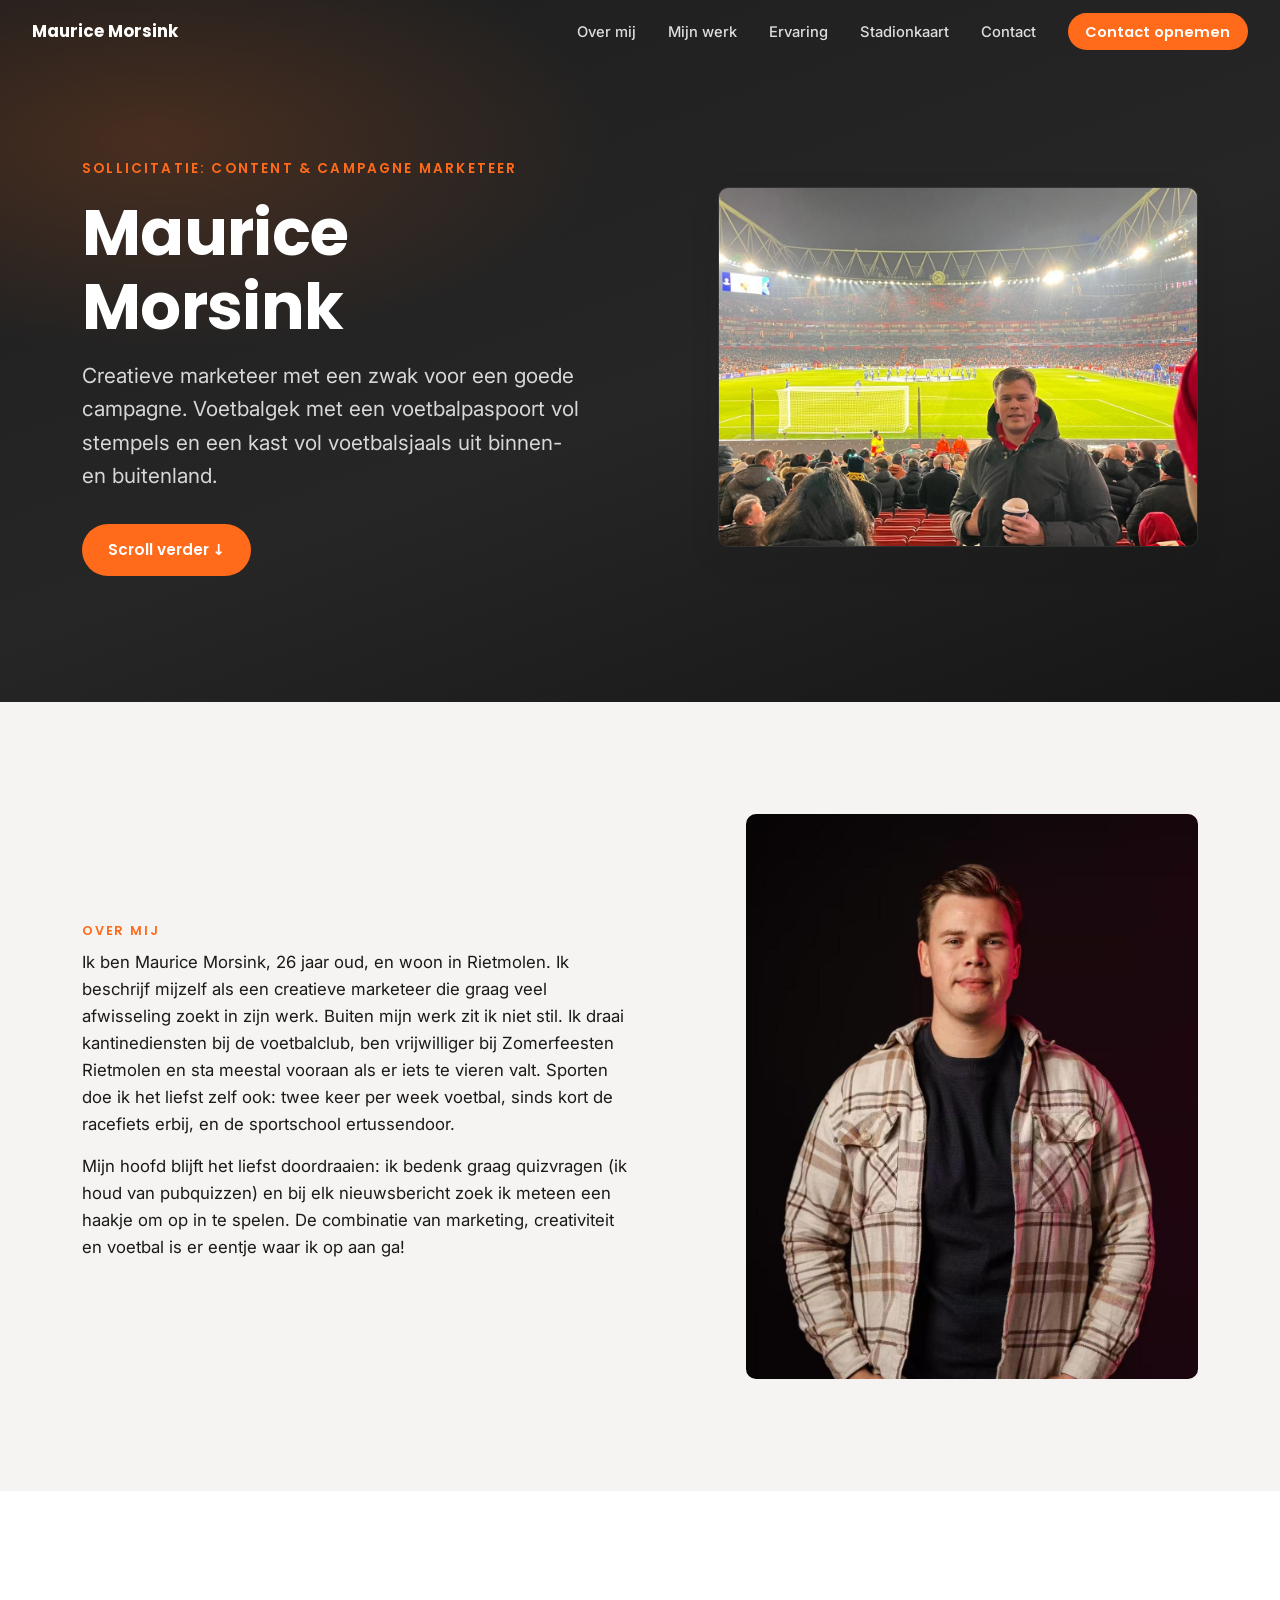
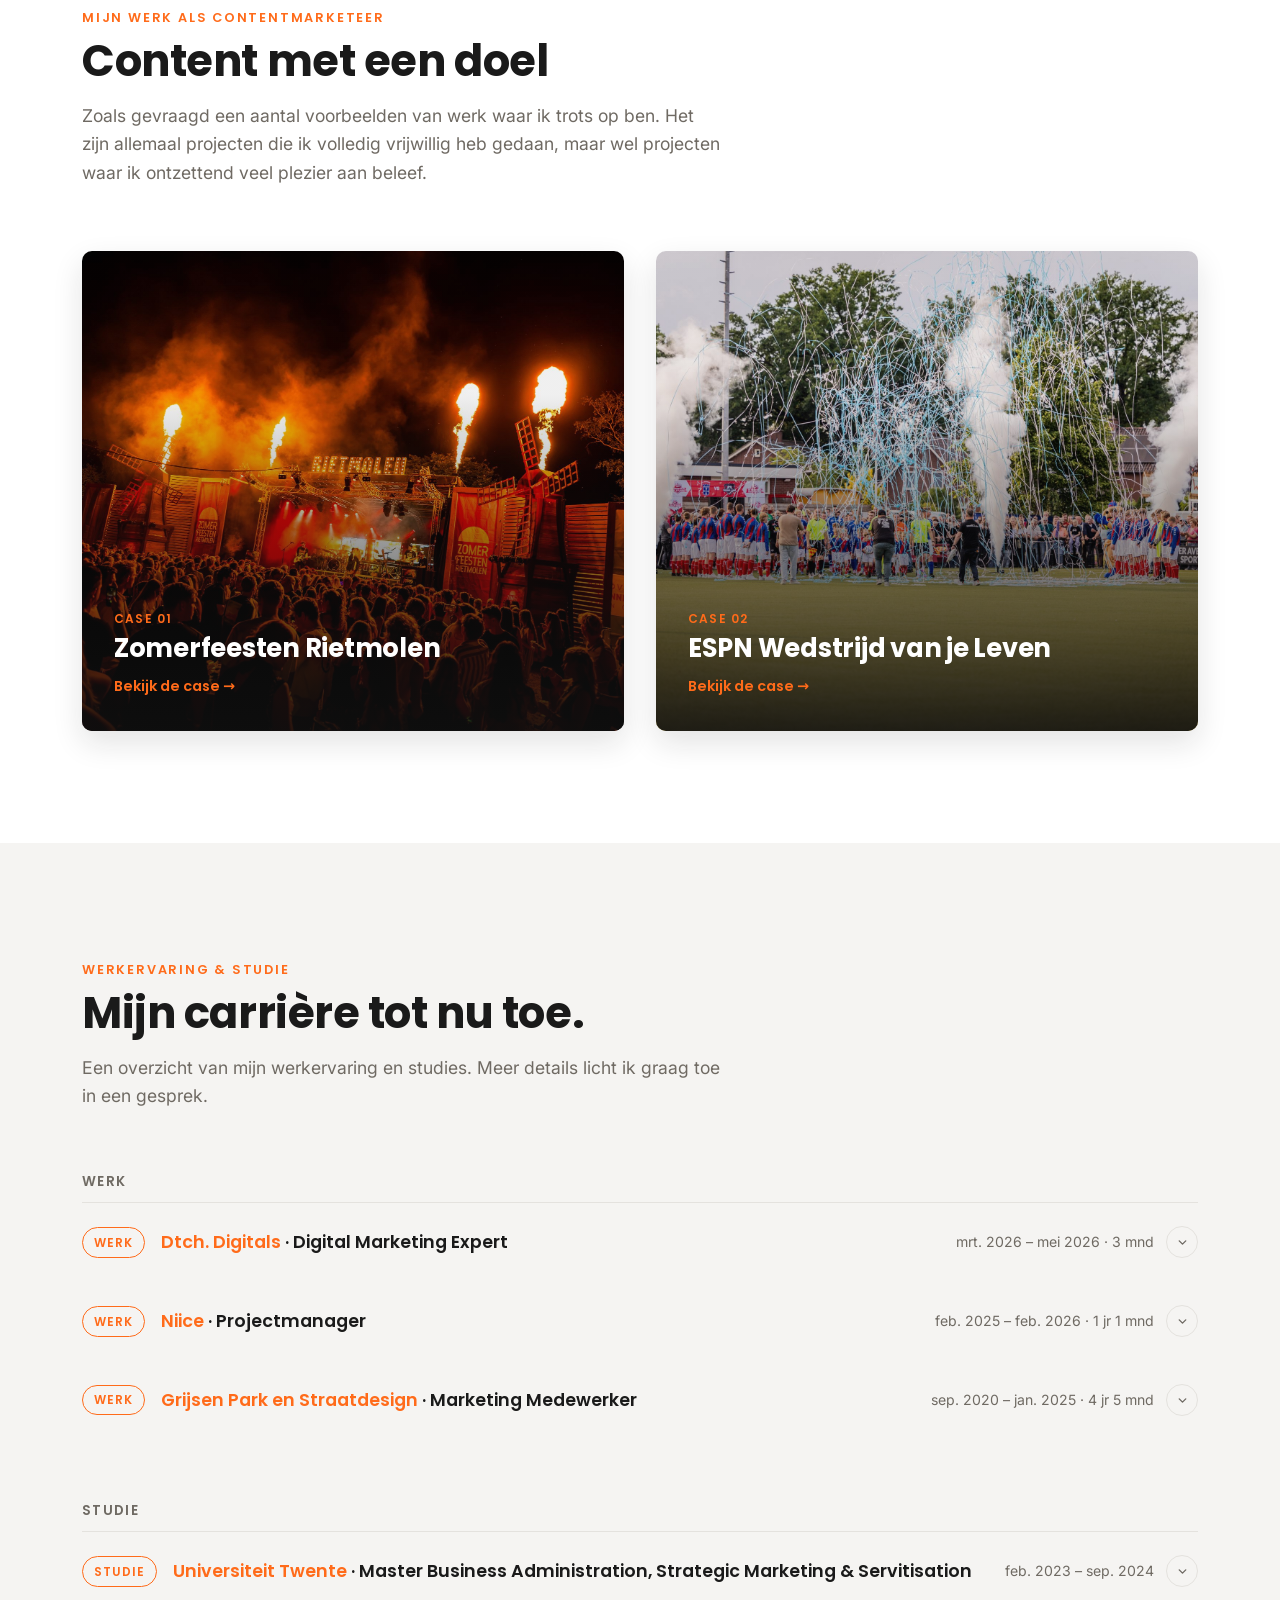
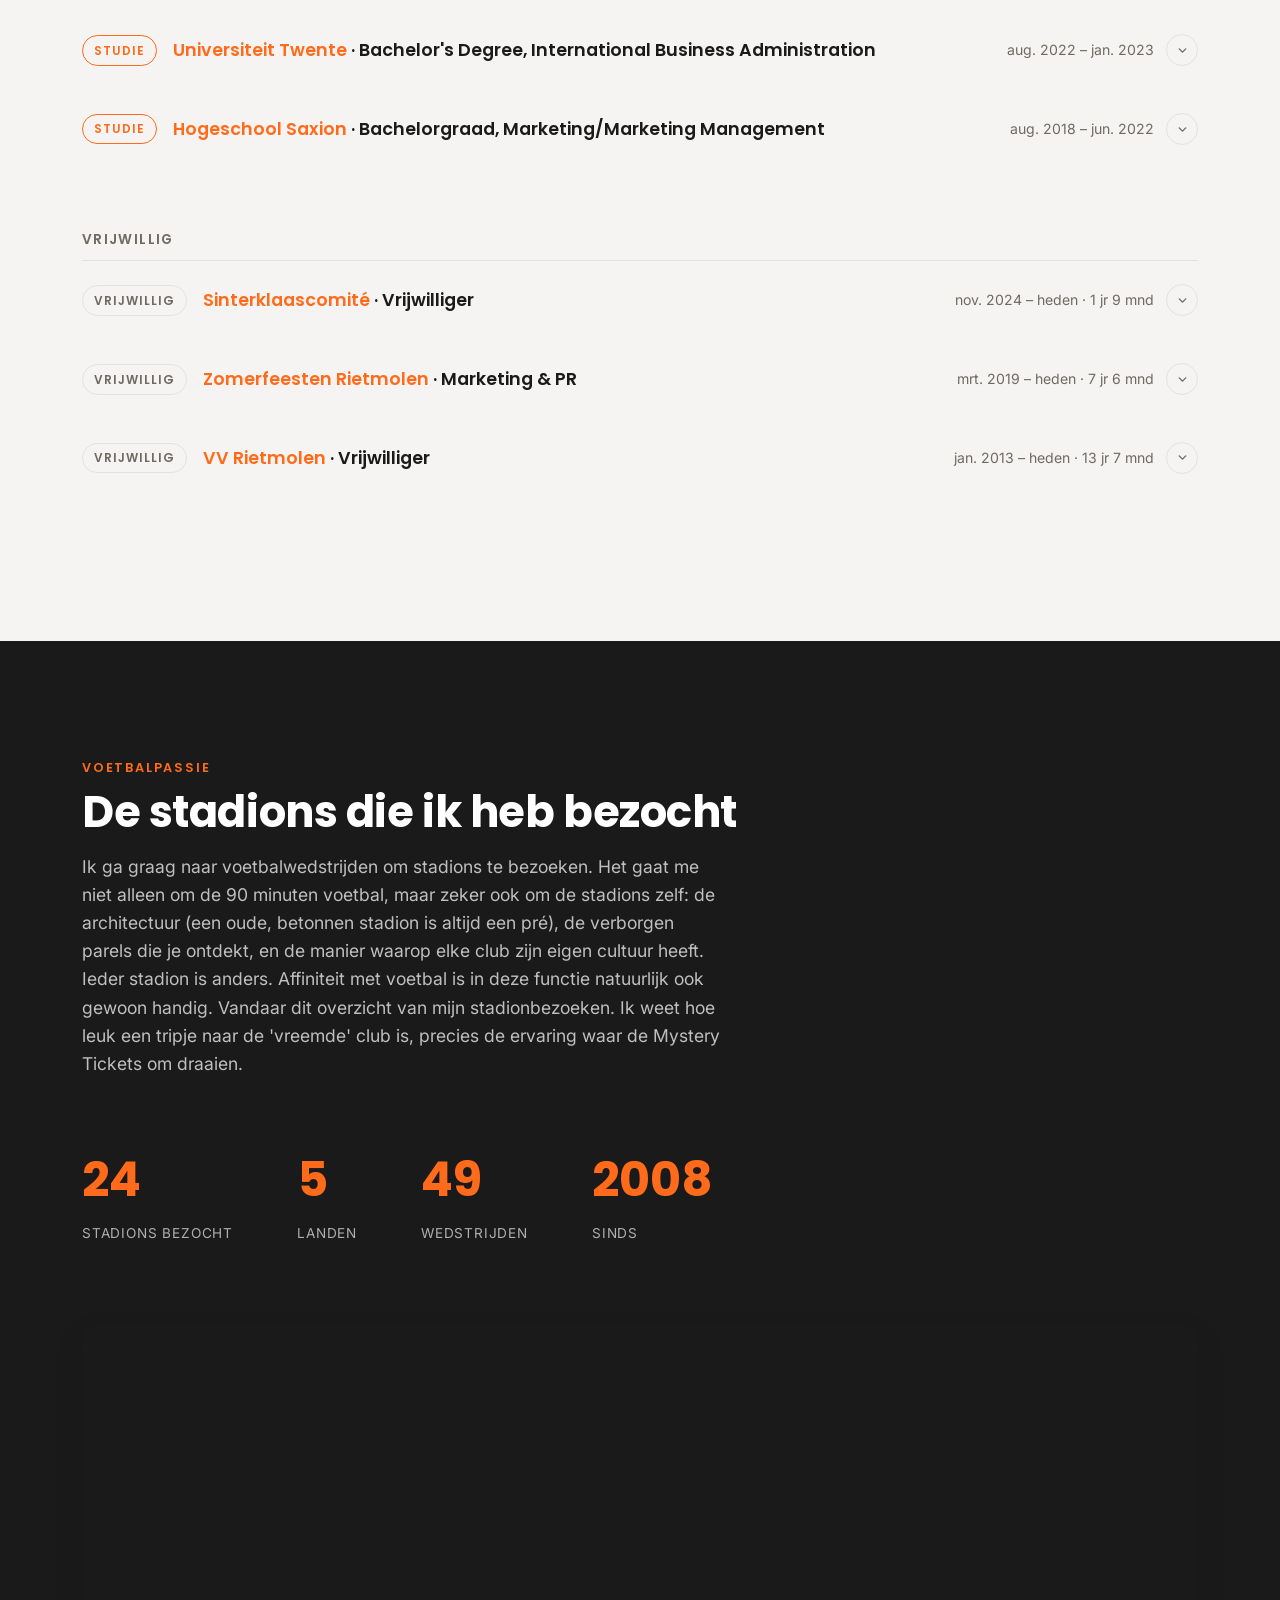
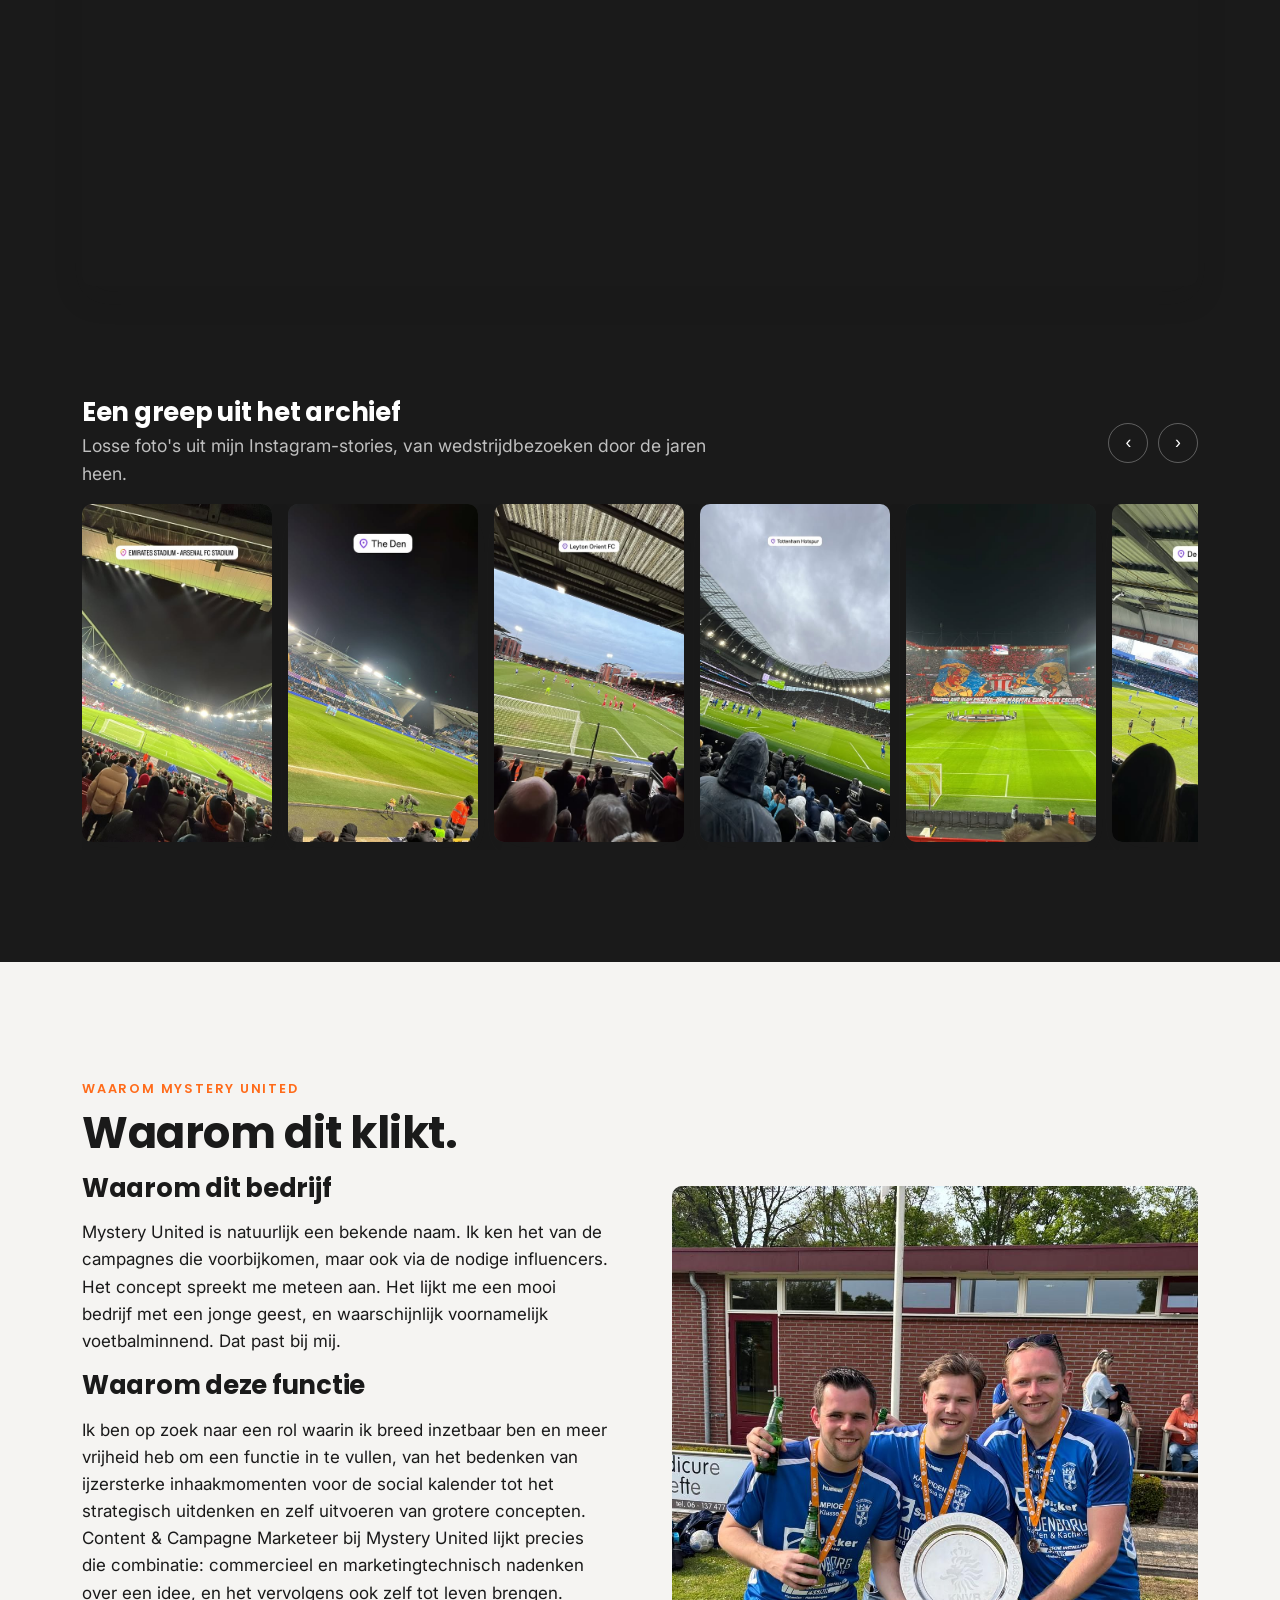
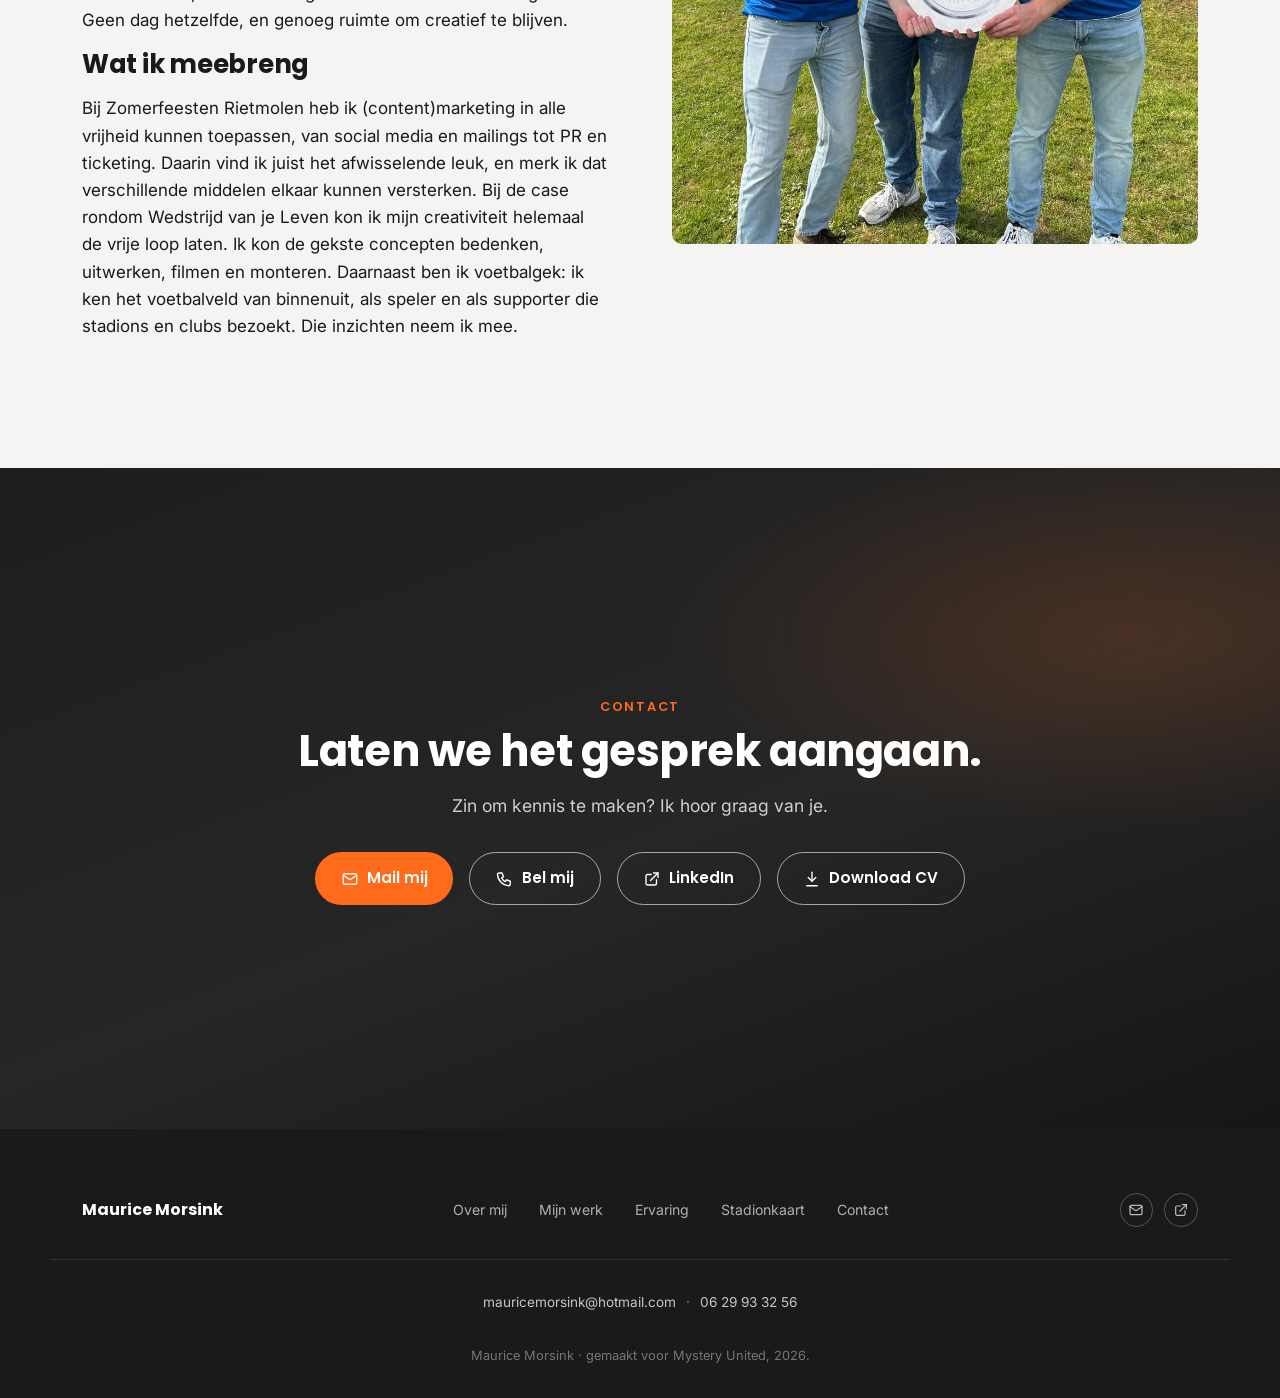
==== commit cd2a6d12: "Ervaring: periode VV Rietmolen bijgewerkt naar jan. 2013 – heden" ====
--- a/index.html
+++ b/index.html
@@ -239,7 +239,7 @@
           <summary class="timeline-summary">
             <span class="timeline-kind timeline-kind-volunteer">Vrijwillig</span>
             <span class="timeline-title"><span class="tl-company">VV Rietmolen</span> · Vrijwilliger</span>
-            <span class="timeline-period">Sinds jongs af aan</span>
+            <span class="timeline-period">jan. 2013 – heden · 13 jr 7 mnd</span>
             <span class="timeline-chevron" aria-hidden="true">
               <svg width="13" height="13" viewBox="0 0 24 24" fill="none" stroke="currentColor" stroke-width="2.6" stroke-linecap="round" stroke-linejoin="round"><path d="M6 9l6 6 6-6"/></svg>
             </span>
